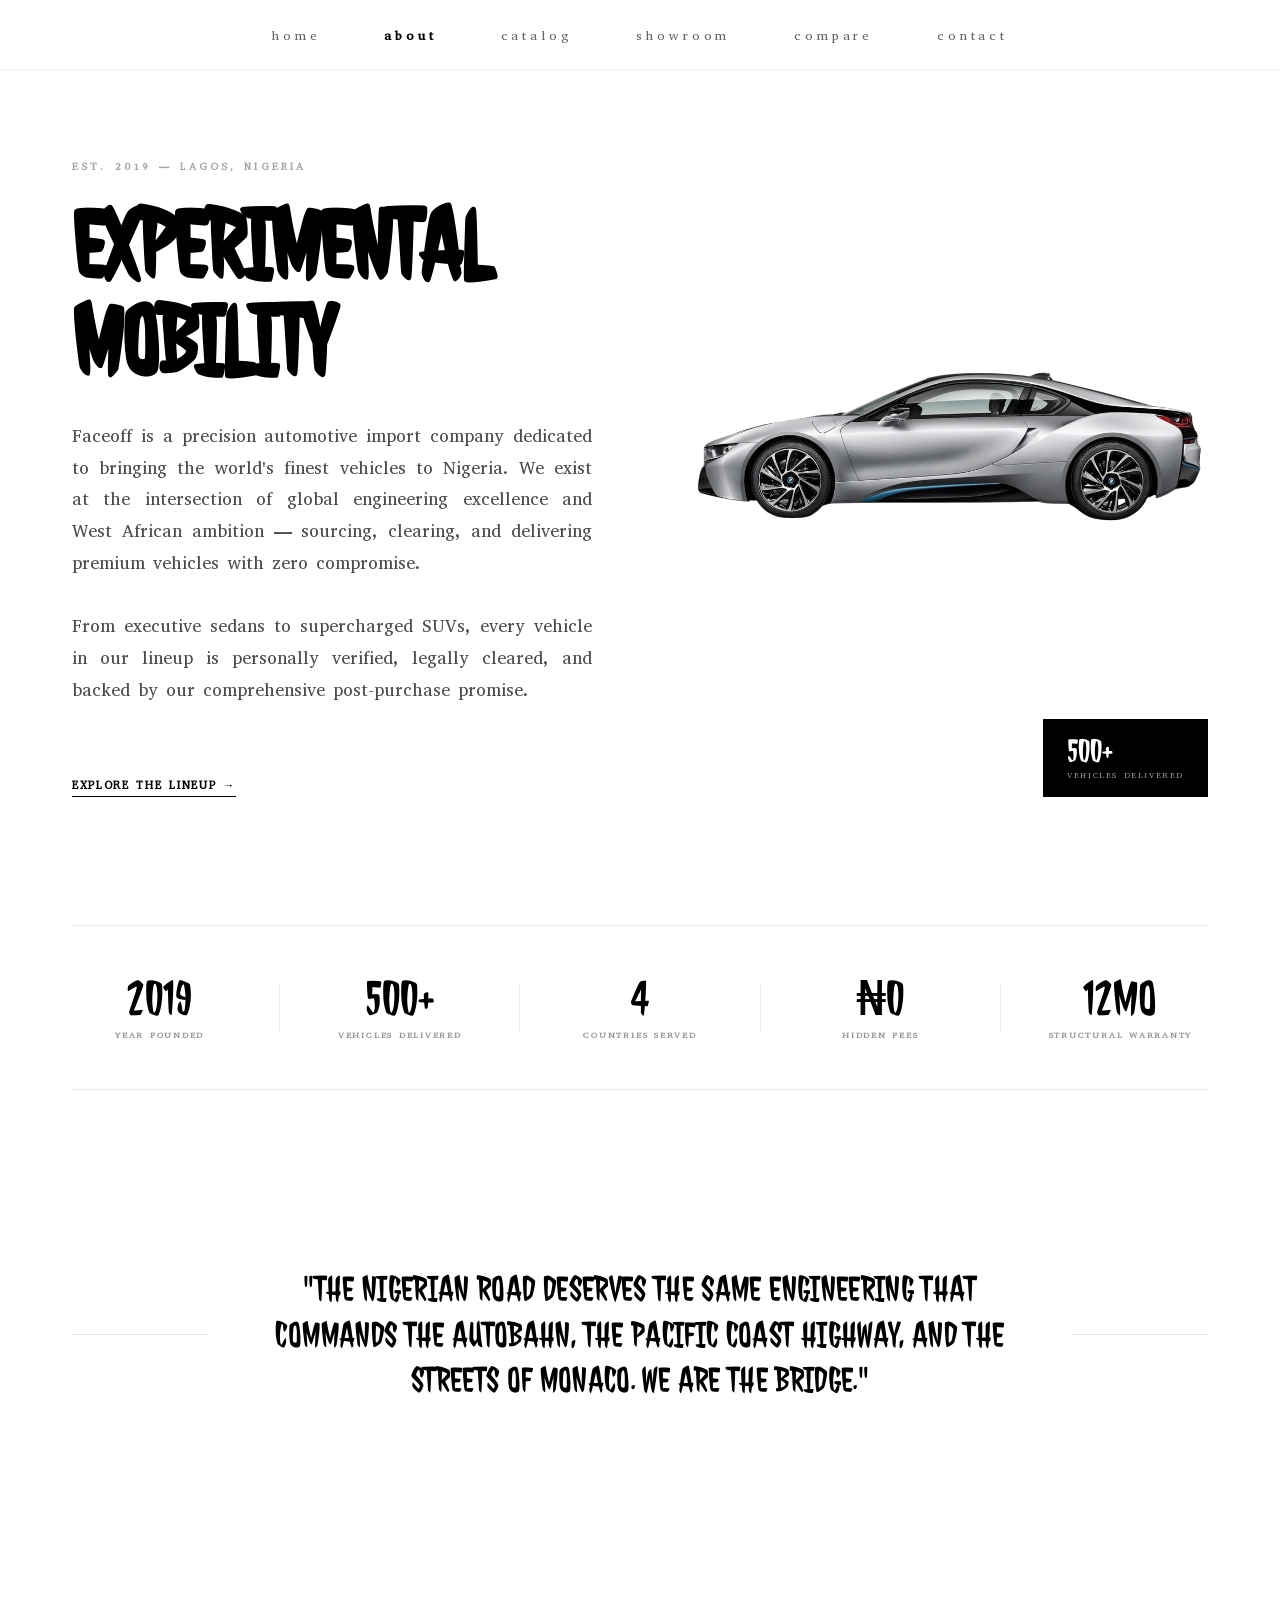
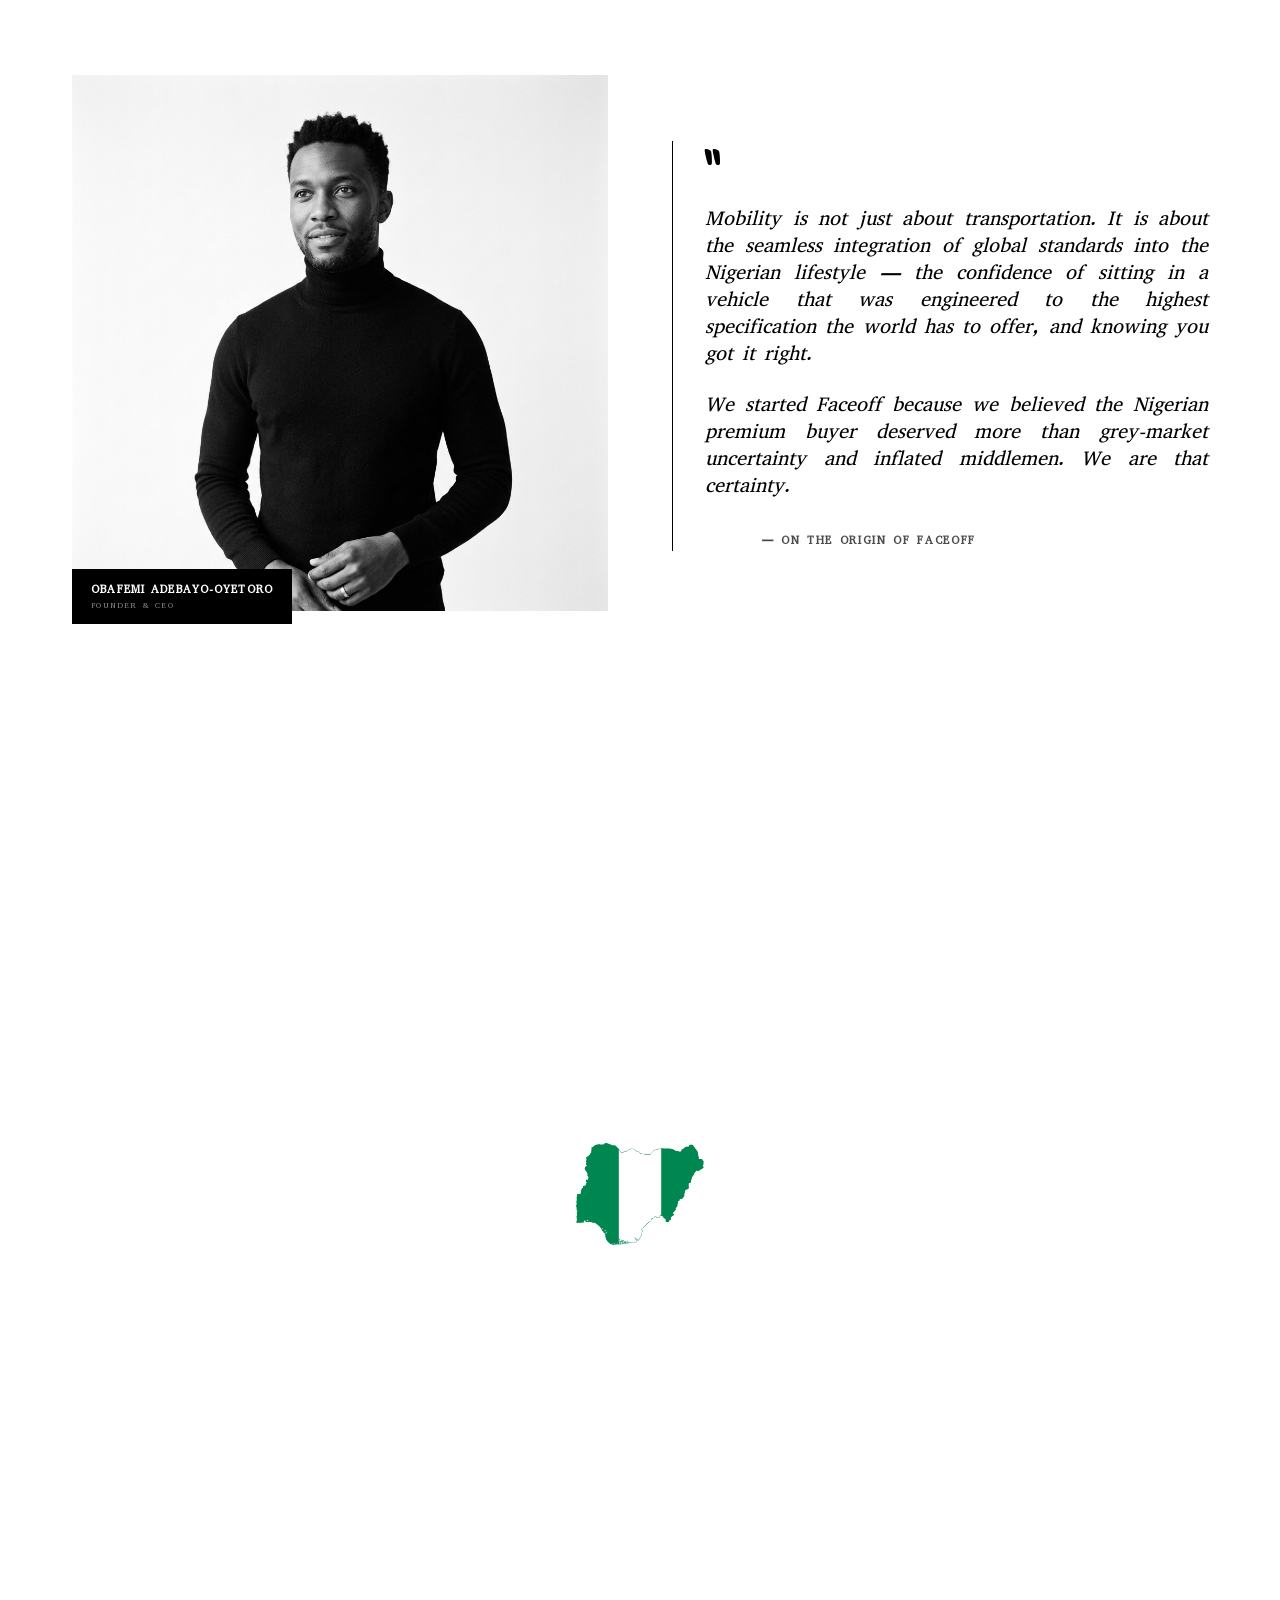
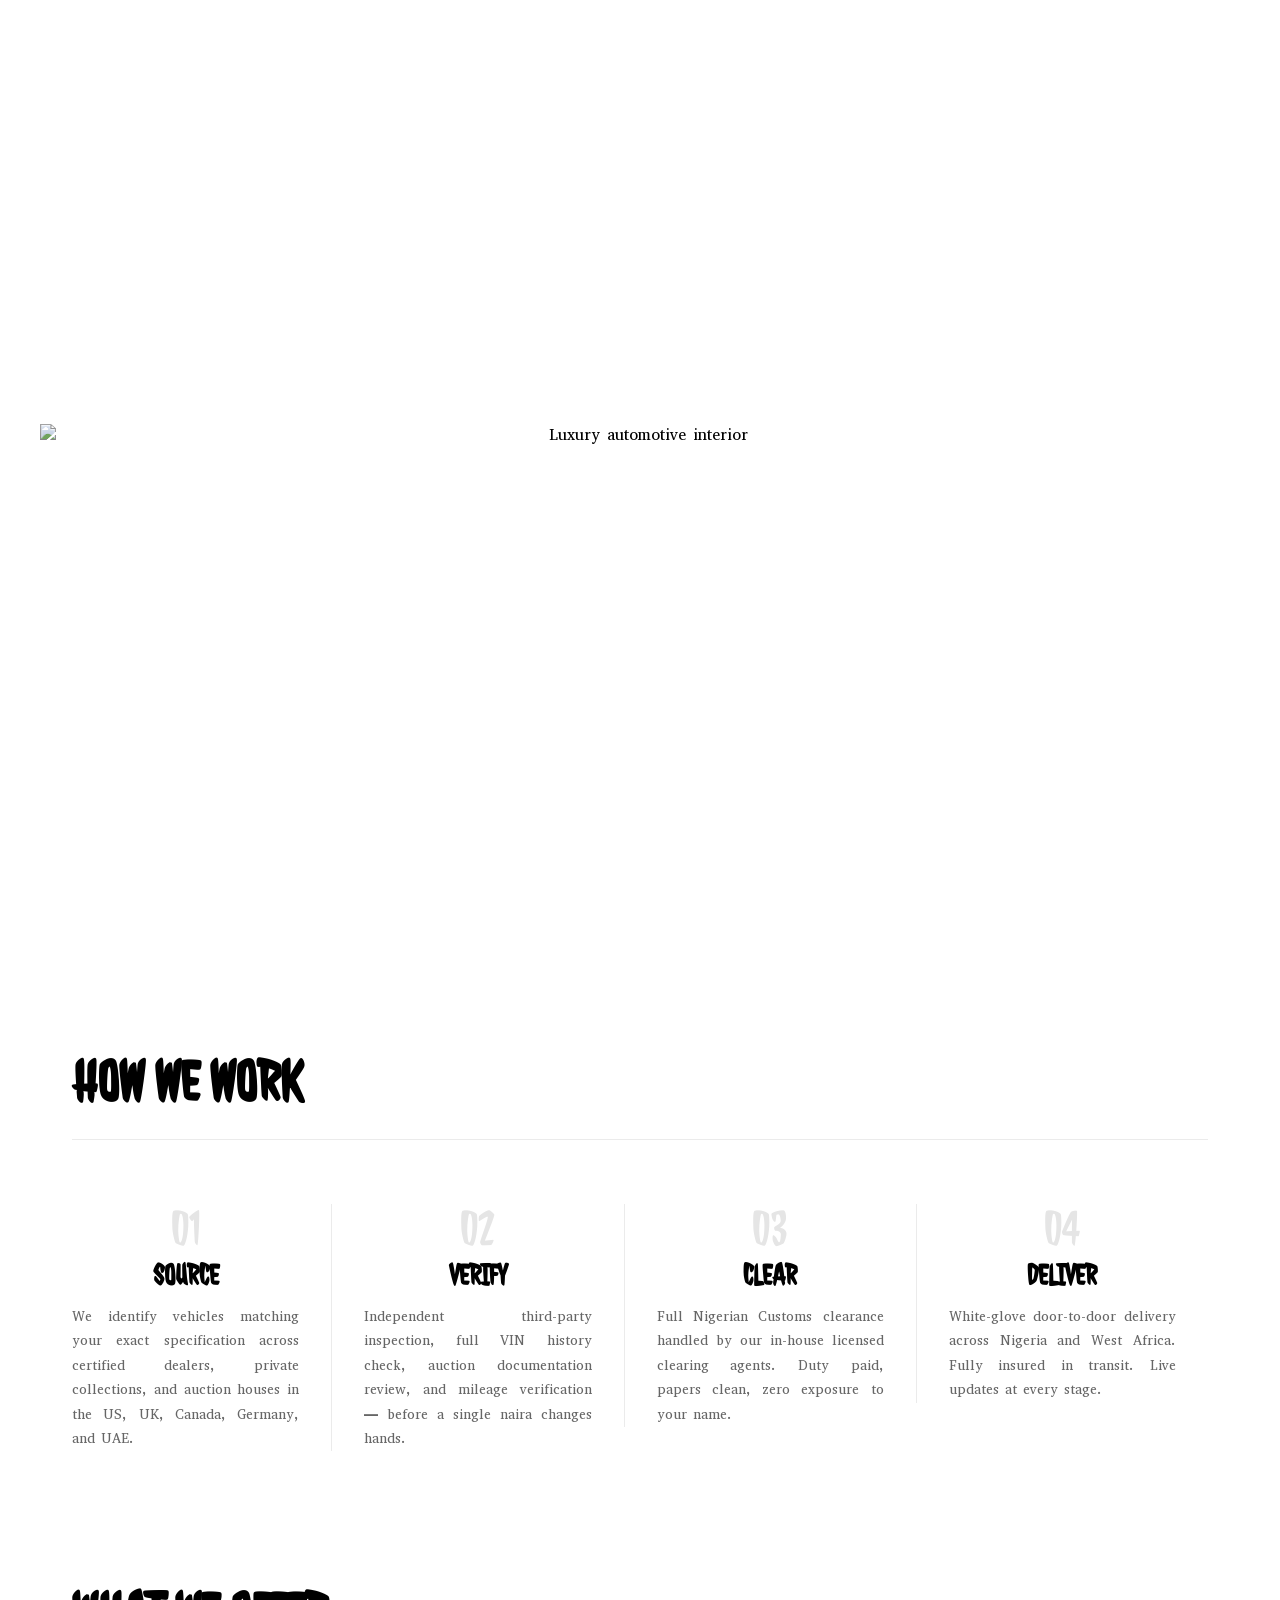
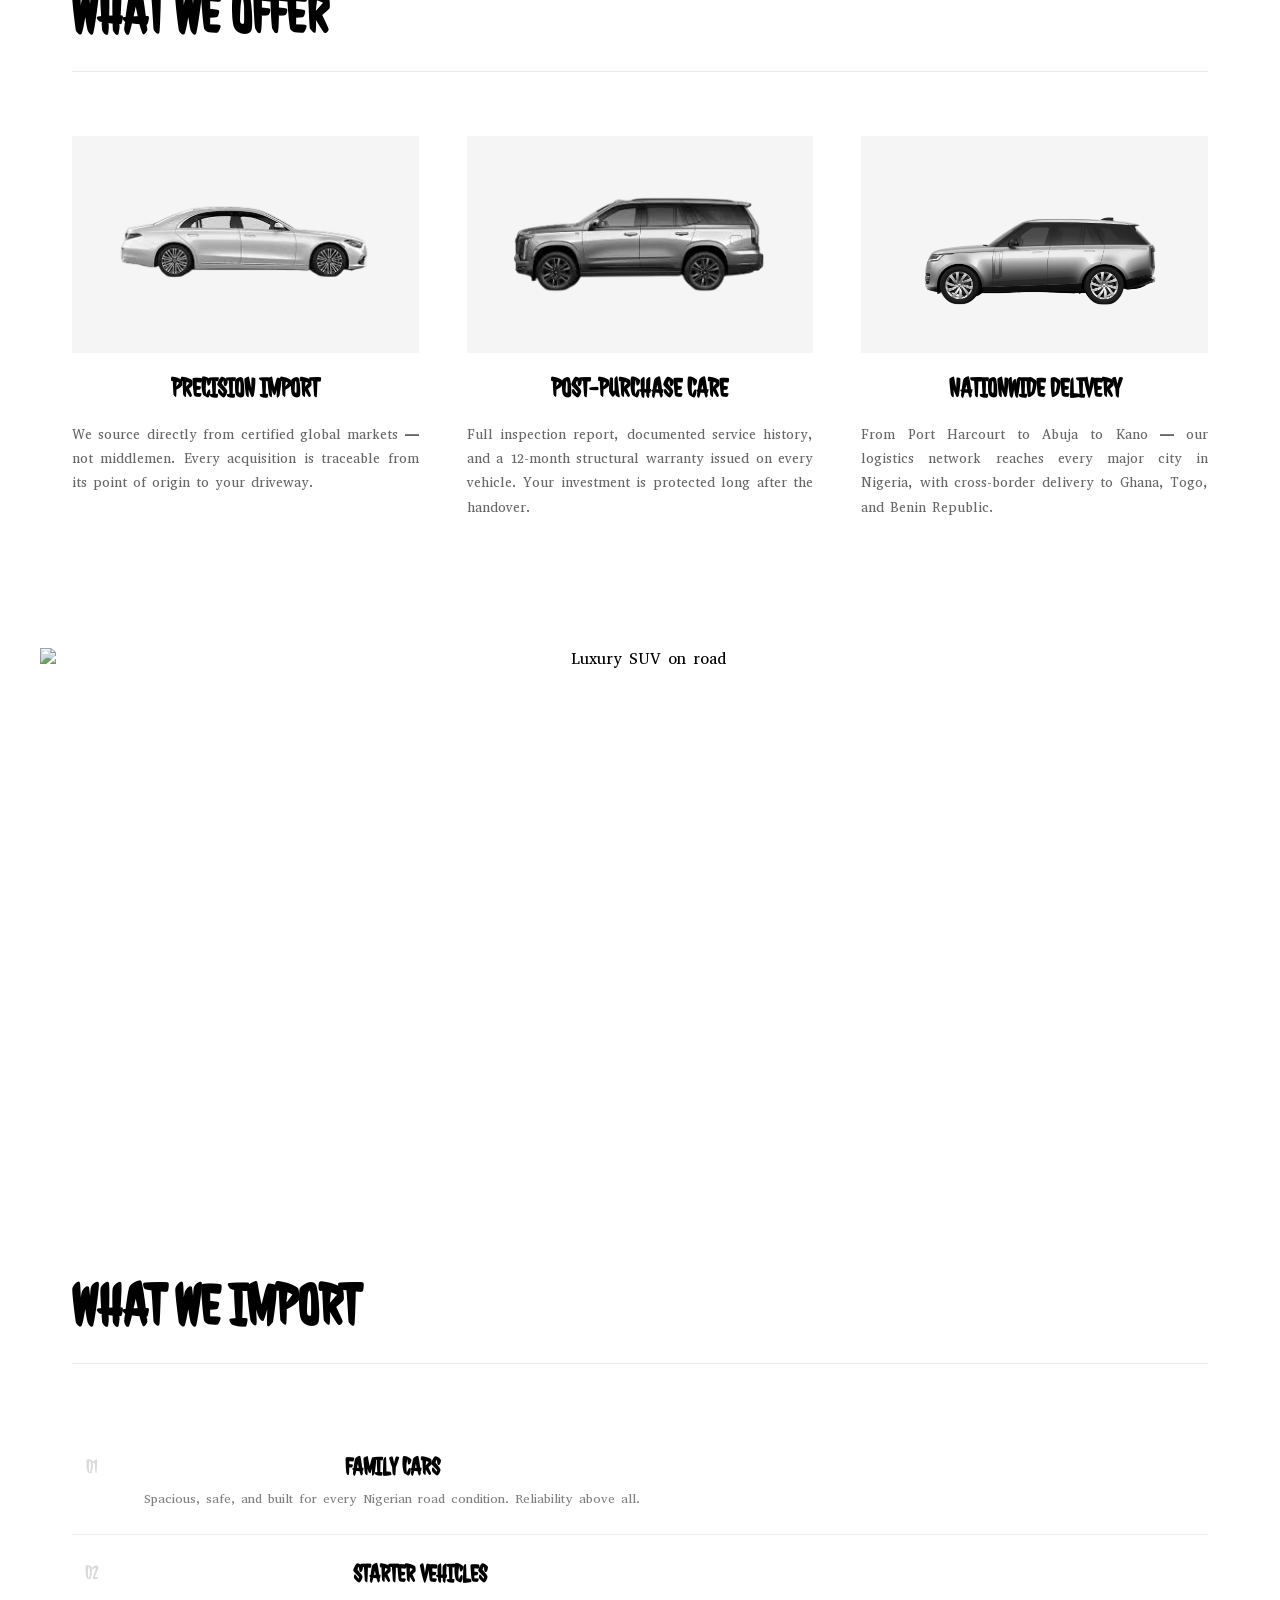
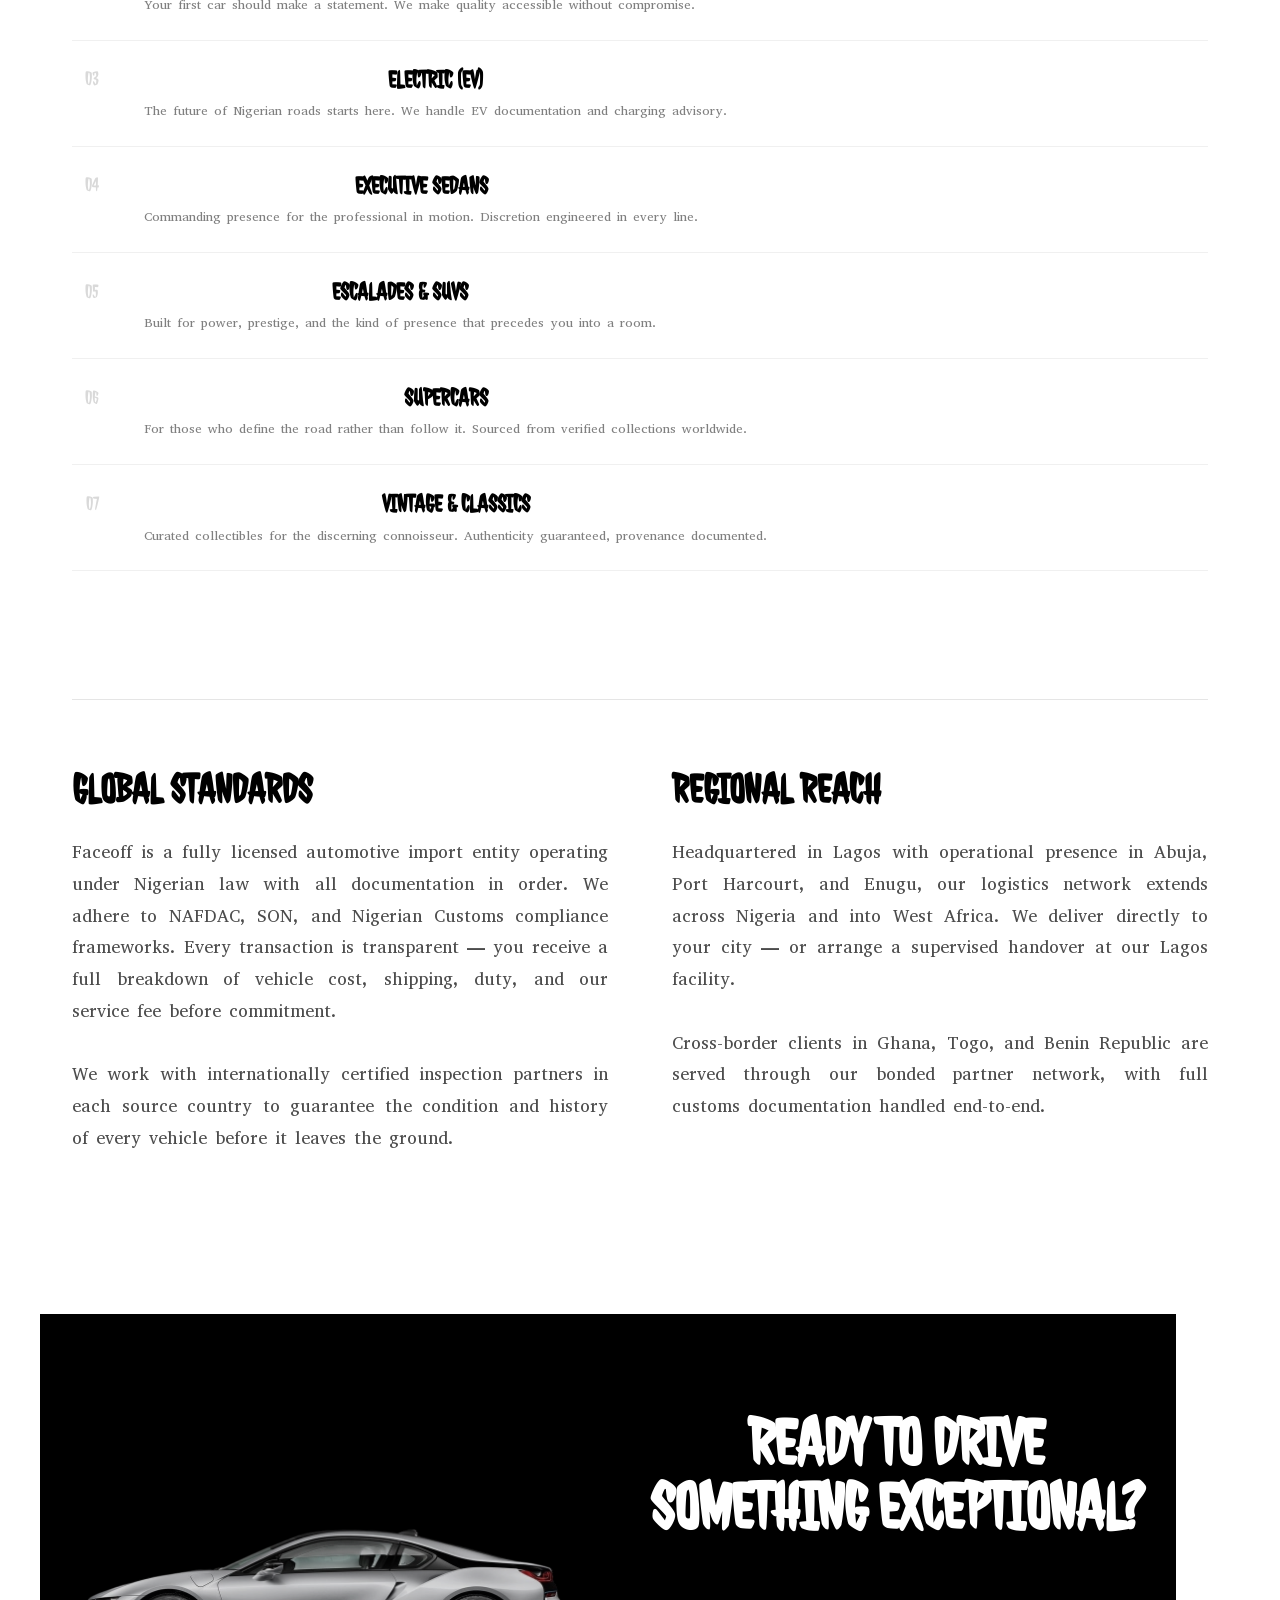
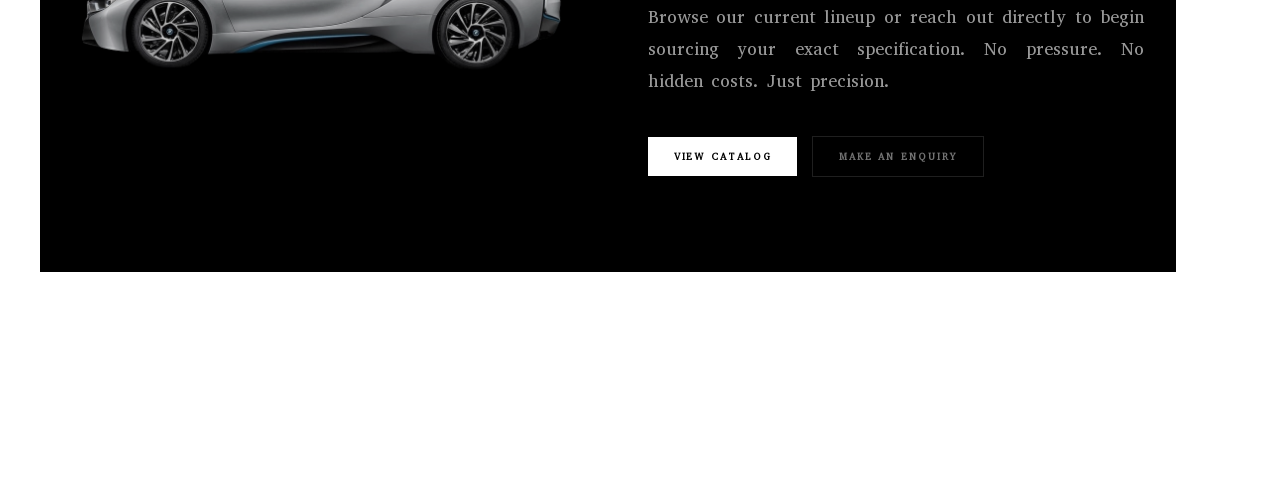
==== about.html @ 59e8b09d "feat: add favicon and apple-touch-icon to all site pages" ====
<!DOCTYPE html>
<html lang="en">
<head>
    <meta charset="UTF-8">
    <meta name="viewport" content="width=device-width, initial-scale=1.0">
    <title>About | Faceoff</title>
    <link rel="icon" type="image/png" href="favicon.png">
    <link rel="apple-touch-icon" href="favicon.png">
    <link rel="stylesheet" href="css/index.css">
</head>
<body class="scrollable-page">
    <header class="nav-top" id="persistent-nav">
        <nav>
            <ul class="nav-links">
                <li><a href="index.html">home</a></li>
                <li><a href="about.html">about</a></li>
                <li><a href="catalog.html">catalog</a></li>
                <li><a href="showroom.html">showroom</a></li>
                <li><a href="compare.html">compare</a></li>
                <li><a href="contact.html">contact</a></li>
            </ul>
        </nav>
    </header>

    <main class="about-container" id="main-content">
        <!-- Hero Section -->
        <section class="about-section visible about-hero">
            <div class="about-hero-grid">
                <div class="about-hero-text">
                    <span class="about-eyebrow">Est. 2019 — Lagos, Nigeria</span>
                    <h1 class="editorial-header">Experimental<br>Mobility</h1>
                    <div class="body-text">
                        <p>Faceoff is a precision automotive import company dedicated to bringing the world's finest vehicles to Nigeria. We exist at the intersection of global engineering excellence and West African ambition — sourcing, clearing, and delivering premium vehicles with zero compromise.</p>
                        <p>From executive sedans to supercharged SUVs, every vehicle in our lineup is personally verified, legally cleared, and backed by our comprehensive post-purchase promise.</p>
                    </div>
                    <a href="catalog.html" class="about-link-cta">Explore the Lineup →</a>
                </div>
                <div class="about-hero-image">
                    <img src="assets/car_right.png" alt="Faceoff Fleet" class="about-car-img">
                    <div class="about-hero-tag">
                        <span class="tag-val">500+</span>
                        <span class="tag-label">Vehicles Delivered</span>
                    </div>
                </div>
            </div>
        </section>

        <!-- Stats Bar -->
        <section class="about-section about-stat-bar">
            <div class="stat-item">
                <span class="stat-val">2019</span>
                <span class="stat-label">Year Founded</span>
            </div>
            <div class="stat-divider"></div>
            <div class="stat-item">
                <span class="stat-val">500+</span>
                <span class="stat-label">Vehicles Delivered</span>
            </div>
            <div class="stat-divider"></div>
            <div class="stat-item">
                <span class="stat-val">4</span>
                <span class="stat-label">Countries Served</span>
            </div>
            <div class="stat-divider"></div>
            <div class="stat-item">
                <span class="stat-val">₦0</span>
                <span class="stat-label">Hidden Fees</span>
            </div>
            <div class="stat-divider"></div>
            <div class="stat-item">
                <span class="stat-val">12mo</span>
                <span class="stat-label">Structural Warranty</span>
            </div>
        </section>

        <!-- Manifesto Pull Quote -->
        <section class="about-section about-manifesto">
            <div class="manifesto-inner">
                <span class="manifesto-rule"></span>
                <blockquote class="manifesto-quote">
                    "The Nigerian road deserves the same engineering that commands the Autobahn, the Pacific Coast Highway, and the streets of Monaco. We are the bridge."
                </blockquote>
                <span class="manifesto-rule"></span>
            </div>
        </section>

        <!-- CEO Section -->
        <section class="about-section">
            <div class="ceo-section">
                <div class="ceo-image-wrap">
                    <img src="assets/ceo.png" alt="CEO of Faceoff" class="ceo-image">
                    <div class="ceo-id">
                        <span class="ceo-name">Obafemi Adebayo-Oyetoro</span>
                        <span class="ceo-title">Founder & CEO</span>
                    </div>
                </div>
                <div class="ceo-quote">
                    <span class="quote-mark">“</span>
                    <p class="ceo-text">Mobility is not just about transportation. It is about the seamless integration of global standards into the Nigerian lifestyle — the confidence of sitting in a vehicle that was engineered to the highest specification the world has to offer, and knowing you got it right.</p>
                    <p class="ceo-text" style="margin-top: 1.5rem;">We started Faceoff because we believed the Nigerian premium buyer deserved more than grey-market uncertainty and inflated middlemen. We are that certainty.</p>
                    <p class="body-text" style="font-size: 0.7rem; letter-spacing: 0.15em; text-transform: uppercase; font-weight: 700; margin-top: 2rem; margin-bottom: 0;">— On the origin of Faceoff</p>
                </div>
            </div>
        </section>
        
        <!-- Brand Explosion Section -->
        <section class="explosion-section" id="brand-spiral-section">
            <div class="explosion-sticky">
                <div id="explosion-root" class="explosion-container">
                    <div id="explosion-center" class="explosion-core">
                        <img src="assets/nigeria-map.png" alt="Nigeria" class="explosion-core-img">
                    </div>
                </div>
            </div>
        </section>

        <!-- Full-bleed atmospheric image -->
        <section class="about-fullbleed">
            <img src="https://images.unsplash.com/photo-1503376780353-7e6692767b70?w=1600&q=80&fit=crop" alt="Luxury automotive interior" class="about-fullbleed-img">
            <div class="about-fullbleed-caption">Precision. Every Detail. Every Time.</div>
        </section>

        <!-- How We Work -->
        <section class="about-section">
            <h2 class="about-section-title">How We Work</h2>
            <div class="process-steps">
                <div class="process-step">
                    <span class="process-num">01</span>
                    <h3 class="process-heading">Source</h3>
                    <p class="process-body">We identify vehicles matching your exact specification across certified dealers, private collections, and auction houses in the US, UK, Canada, Germany, and UAE.</p>
                </div>
                <div class="process-connector"></div>
                <div class="process-step">
                    <span class="process-num">02</span>
                    <h3 class="process-heading">Verify</h3>
                    <p class="process-body">Independent third-party inspection, full VIN history check, auction documentation review, and mileage verification — before a single naira changes hands.</p>
                </div>
                <div class="process-connector"></div>
                <div class="process-step">
                    <span class="process-num">03</span>
                    <h3 class="process-heading">Clear</h3>
                    <p class="process-body">Full Nigerian Customs clearance handled by our in-house licensed clearing agents. Duty paid, papers clean, zero exposure to your name.</p>
                </div>
                <div class="process-connector"></div>
                <div class="process-step">
                    <span class="process-num">04</span>
                    <h3 class="process-heading">Deliver</h3>
                    <p class="process-body">White-glove door-to-door delivery across Nigeria and West Africa. Fully insured in transit. Live updates at every stage.</p>
                </div>
            </div>
        </section>

        <!-- Services -->
        <section class="about-section">
            <h2 class="about-section-title">What We Offer</h2>
            <div class="services-grid">
                <div class="service-card">
                    <div class="service-img-wrap">
                        <img src="assets/mercedes2025sclass.png" alt="Import Services" class="service-img">
                    </div>
                    <h3 class="service-heading">Precision Import</h3>
                    <p class="service-body">We source directly from certified global markets — not middlemen. Every acquisition is traceable from its point of origin to your driveway.</p>
                </div>
                <div class="service-card">
                    <div class="service-img-wrap">
                        <img src="assets/escalade2025.png" alt="Post-Purchase" class="service-img">
                    </div>
                    <h3 class="service-heading">Post-Purchase Care</h3>
                    <p class="service-body">Full inspection report, documented service history, and a 12-month structural warranty issued on every vehicle. Your investment is protected long after the handover.</p>
                </div>
                <div class="service-card">
                    <div class="service-img-wrap">
                        <img src="assets/2024RangeRover.png" alt="Delivery" class="service-img">
                    </div>
                    <h3 class="service-heading">Nationwide Delivery</h3>
                    <p class="service-body">From Port Harcourt to Abuja to Kano — our logistics network reaches every major city in Nigeria, with cross-border delivery to Ghana, Togo, and Benin Republic.</p>
                </div>
            </div>
        </section>

        <!-- Atmospheric image break -->
        <section class="about-fullbleed">
            <img src="https://images.unsplash.com/photo-1583121274602-3e2820c69888?w=1600&q=80&fit=crop" alt="Luxury SUV on road" class="about-fullbleed-img">
            <div class="about-fullbleed-caption">From every road. For every ambition.</div>
        </section>

        <!-- Vehicle Categories -->
        <section class="about-section">
            <h2 class="about-section-title">What We Import</h2>
            <div class="categories-rich">
                <div class="cat-row">
                    <div class="cat-item-rich">
                        <span class="cat-num">01</span>
                        <div>
                            <h4 class="cat-name-rich">Family Cars</h4>
                            <p class="cat-desc">Spacious, safe, and built for every Nigerian road condition. Reliability above all.</p>
                        </div>
                    </div>
                    <div class="cat-item-rich">
                        <span class="cat-num">02</span>
                        <div>
                            <h4 class="cat-name-rich">Starter Vehicles</h4>
                            <p class="cat-desc">Your first car should make a statement. We make quality accessible without compromise.</p>
                        </div>
                    </div>
                    <div class="cat-item-rich">
                        <span class="cat-num">03</span>
                        <div>
                            <h4 class="cat-name-rich">Electric (EV)</h4>
                            <p class="cat-desc">The future of Nigerian roads starts here. We handle EV documentation and charging advisory.</p>
                        </div>
                    </div>
                    <div class="cat-item-rich">
                        <span class="cat-num">04</span>
                        <div>
                            <h4 class="cat-name-rich">Executive Sedans</h4>
                            <p class="cat-desc">Commanding presence for the professional in motion. Discretion engineered in every line.</p>
                        </div>
                    </div>
                    <div class="cat-item-rich">
                        <span class="cat-num">05</span>
                        <div>
                            <h4 class="cat-name-rich">Escalades & SUVs</h4>
                            <p class="cat-desc">Built for power, prestige, and the kind of presence that precedes you into a room.</p>
                        </div>
                    </div>
                    <div class="cat-item-rich">
                        <span class="cat-num">06</span>
                        <div>
                            <h4 class="cat-name-rich">Supercars</h4>
                            <p class="cat-desc">For those who define the road rather than follow it. Sourced from verified collections worldwide.</p>
                        </div>
                    </div>
                    <div class="cat-item-rich">
                        <span class="cat-num">07</span>
                        <div>
                            <h4 class="cat-name-rich">Vintage &amp; Classics</h4>
                            <p class="cat-desc">Curated collectibles for the discerning connoisseur. Authenticity guaranteed, provenance documented.</p>
                        </div>
                    </div>
                </div>
            </div>
        </section>

        <!-- Coverage -->
        <section class="about-section">
            <div class="standards-grid">
                <div>
                    <h2 style="font-family: var(--font-display); font-size: 2.5rem; text-transform: uppercase; margin-bottom: 1.5rem;">Global Standards</h2>
                    <div class="body-text">
                        <p>Faceoff is a fully licensed automotive import entity operating under Nigerian law with all documentation in order. We adhere to NAFDAC, SON, and Nigerian Customs compliance frameworks. Every transaction is transparent — you receive a full breakdown of vehicle cost, shipping, duty, and our service fee before commitment.</p>
                        <p>We work with internationally certified inspection partners in each source country to guarantee the condition and history of every vehicle before it leaves the ground.</p>
                    </div>
                </div>
                <div>
                    <h2 style="font-family: var(--font-display); font-size: 2.5rem; text-transform: uppercase; margin-bottom: 1.5rem;">Regional Reach</h2>
                    <div class="body-text">
                        <p>Headquartered in Lagos with operational presence in Abuja, Port Harcourt, and Enugu, our logistics network extends across Nigeria and into West Africa. We deliver directly to your city — or arrange a supervised handover at our Lagos facility.</p>
                        <p>Cross-border clients in Ghana, Togo, and Benin Republic are served through our bonded partner network, with full customs documentation handled end-to-end.</p>
                    </div>
                </div>
            </div>
        </section>

        <!-- End CTA -->
        <section class="about-section about-cta-section">
            <div class="about-cta-inner">
                <img src="assets/car_right.png" alt="" class="about-cta-car">
                <div class="about-cta-text">
                    <h2 class="editorial-header" style="font-size: clamp(2rem, 6vw, 4rem);">Ready to Drive<br>Something Exceptional?</h2>
                    <p class="body-text" style="max-width: 50ch; color: rgba(255,255,255,0.6);">Browse our current lineup or reach out directly to begin sourcing your exact specification. No pressure. No hidden costs. Just precision.</p>
                    <div class="about-cta-btns">
                        <a href="catalog.html" class="about-cta-btn about-cta-btn--primary">View Catalog</a>
                        <a href="contact.html?type=enquiry&from=about" class="about-cta-btn about-cta-btn--ghost">Make an Enquiry</a>
                    </div>
                </div>
            </div>
        </section>
    </main>

    <!-- Shell Scripts -->
    <script src="js/cars-data.js"></script>
    <script src="js/drawer.js"></script>
    <script src="js/player.js"></script>
    <script src="js/pages/catalog.js"></script>
    <script src="js/pages/compare.js"></script>
    <script src="js/pages/showroom.js"></script>
    <script src="js/pages/contact.js"></script>
    <script src="js/pages/about.js"></script>
    <script src="js/router.js"></script>
</body>
</html>
---- css/index.css ----
@import url('https://fonts.googleapis.com/css2?family=Jolly+Lodger:wght@400&display=swap');
@import url('https://fonts.googleapis.com/css2?family=Abyssinica+SIL&display=swap');
@import url('https://fonts.googleapis.com/css2?family=Great+Vibes&display=swap');

/* Faceoff Design System */
:root {
    --bg-color: #ffffff;
    --text-color: #000000;
    --nav-color: #000000;
    
    /* Font: Jolly Lodger (Bold & Unique) */
    --font-display: 'Jolly Lodger', system-ui, -apple-system, sans-serif;
    --font-nav: 'Abyssinica SIL', serif;
    
    /* Spacing & Sizes */
    --display-size: clamp(5rem, 15vw, 12rem);
    --nav-size: 0.9rem;
    --nav-gap: 3rem;
}

* {
    margin: 0;
    padding: 0;
    box-sizing: border-box;
}

body {
    background-color: var(--bg-color);
    color: var(--text-color);
    font-family: var(--font-nav);
    height: 100vh;
    width: 100vw;
    overflow: hidden;
    position: fixed;
}

/* Base Body Font for long-form */
.body-text {
    font-family: var(--font-nav);
    font-size: 1.1rem;
    line-height: 1.8;
    color: rgba(0, 0, 0, 0.7);
    max-width: 65ch;
    margin: 0 auto;
}

p {
    margin-bottom: 2rem;
    text-align: justify;
}

.landing-container {
    text-align: center;
    display: flex;
    flex-direction: column;
    align-items: center;
    justify-content: center;
    gap: 1rem;
    height: 100vh;
    width: 100vw;
    padding: 0;
    margin: 0;
    position: absolute;
    top: 0;
    left: 0;
}

.about-section {
    width: 100%;
    margin-bottom: 8rem;
    display: flex;
    flex-direction: column;
    align-items: center;
}

.editorial-header {
    font-family: var(--font-display);
    font-size: clamp(3rem, 10vw, 6rem);
    text-transform: uppercase;
    line-height: 1;
    margin-bottom: 4rem;
    letter-spacing: -0.01em;
}

.category-grid {
    display: grid;
    grid-template-columns: repeat(auto-fit, minmax(200px, 1fr));
    gap: 2rem;
    width: 100%;
    margin-top: 3rem;
}

.category-item {
    font-size: 0.7rem;
    letter-spacing: 0.2rem;
    text-transform: uppercase;
    font-weight: 700;
    padding: 1rem;
    border: 1px solid rgba(0, 0, 0, 0.1);
    opacity: 0.6;
}

/* CEO Section */
.ceo-section {
    display: grid;
    grid-template-columns: 1fr 1fr;
    gap: 4rem;
    align-items: center;
    text-align: left;
    margin-top: 4rem;
}

.ceo-image {
    width: 100%;
    aspect-ratio: 1;
    object-fit: cover;
    filter: grayscale(1);
    transition: filter 0.5s ease;
}

.ceo-image:hover {
    filter: grayscale(0);
}

.ceo-quote {
    padding-left: 2rem;
    border-left: 1px solid black;
}

.quote-mark {
    font-family: var(--font-display);
    font-size: 4rem;
    line-height: 1;
    display: block;
}

.ceo-text {
    font-style: italic;
    font-size: 1.25rem;
    margin-bottom: 1rem;
}

/* Global Standards */
.standards-grid {
    display: grid;
    grid-template-columns: 1fr 1fr;
    gap: 4rem;
    text-align: left;
    border-top: 1px solid rgba(0, 0, 0, 0.1);
    padding-top: 4rem;
}

/* Header & Top Navigation */
header.nav-top {
    position: fixed;
    top: 0;
    left: 0;
    width: 100%;
    padding: 1.5rem 0;
    z-index: 1000;
    background: rgba(255, 255, 255, 0.7);
    backdrop-filter: blur(15px);
    -webkit-backdrop-filter: blur(15px);
    border-bottom: 1px solid rgba(0, 0, 0, 0.05);
    display: flex;
    justify-content: center;
    align-items: center;
}

header.nav-top .nav-links {
    gap: 4rem; /* Wide editorial spacing */
}

header.nav-top .nav-links a {
    font-size: 0.8rem;
    letter-spacing: 0.3em;
    opacity: 0.4;
}

header.nav-top .nav-links a:hover {
    opacity: 1;
}

.company-name {
    font-family: var(--font-display);
    font-size: var(--display-size);
    text-transform: uppercase;
    line-height: 0.8;
    letter-spacing: -0.02em;
    user-select: none;
    margin-bottom: 0.5rem;
}

.nav-links {
    display: flex;
    gap: var(--nav-gap);
    list-style: none;
}

.nav-links a {
    text-decoration: none;
    color: var(--nav-color);
    font-weight: 400;
    font-size: var(--nav-size);
    letter-spacing: 0.05em;
    transition: opacity 0.3s ease;
    opacity: 0.5;
}

.nav-links a:hover {
    opacity: 1;
}

/* Subtle micro-animation for entrance */
.landing-container {
    animation: fadeIn 1.2s cubic-bezier(0.16, 1, 0.3, 1);
}

@keyframes fadeIn {
    from {
        opacity: 0;
        transform: translateY(20px);
    }
    to {
        opacity: 1;
        transform: translateY(0);
    }
}

/* Currency Dock */
.currency-dock {
    position: absolute;
    bottom: 3rem;
    display: flex;
    flex-direction: column;
    align-items: center;
    gap: 0.8rem;
    animation: fadeIn 1s ease-out 1s both;
}

.dock-label {
    font-size: 0.5rem;
    letter-spacing: 0.4em;
    text-transform: uppercase;
    font-weight: 900;
    opacity: 0.2;
}

.currency-switcher {
    display: flex;
    gap: 0.5rem;
    background: rgba(255,255,255,0.05);
    padding: 0.3rem;
    border: 1px solid rgba(0,0,0,0.05);
    backdrop-filter: blur(10px);
}

.currency-btn {
    background: none;
    border: none;
    font-family: var(--font-nav);
    font-size: 0.65rem;
    letter-spacing: 0.1em;
    padding: 0.5rem 1rem;
    cursor: pointer;
    transition: all 0.3s ease;
    opacity: 0.3;
}

.currency-btn:hover {
    opacity: 0.7;
}

.currency-btn.active {
    opacity: 1;
    background: #000;
    color: #fff;
}

/* Mobile Responsiveness & Micro-UI */
@media (max-width: 768px) {
    :root {
        --nav-gap: 1.2rem;
        --nav-size: 0.65rem;
    }
    
    body {
        overflow-y: auto; /* Allow scrolling on mobile by default */
        position: relative;
    }

    header.nav-top {
        padding: 0.8rem 0; /* Compact Nav bar */
    }

    header.nav-top .nav-links {
        gap: 1rem;
        justify-content: center;
        width: 100%;
        padding: 0 1rem;
    }

    header.nav-top .nav-links a {
        font-size: 0.65rem;
        letter-spacing: 0.15em;
        white-space: nowrap;
    }

    .nav-links {
        flex-direction: row; /* Force side-by-side micro-nav */
        flex-wrap: wrap;
        justify-content: center;
    }
}

/* Compare Page: Face-to-Face Matchup */
.compare-wrapper {
    display: flex;
    flex-direction: column;
    height: 100vh;
    width: 100vw;
    padding-top: 20vh;
    overflow: hidden;
}

.faceoff-zone {
    flex: 1;
    display: grid;
    grid-template-columns: 1fr auto 1fr;
    align-items: stretch;
    gap: 0;
    padding: 0 4rem;
    position: relative;
    width: 100%;
    overflow: hidden;
}

.car-matchup {
    display: flex;
    flex-direction: column;
    align-items: center;
    gap: 2rem;
    transition: transform 0.6s cubic-bezier(0.16, 1, 0.3, 1);
}

.car-matchup.left { transform: translateX(50px); opacity: 0; animation: slideInLeft 0.8s forwards; }
.car-matchup.right { transform: translateX(-50px); opacity: 0; animation: slideInRight 0.8s forwards; }

.car-visual {
    width: 100%;
    max-width: 500px;
    aspect-ratio: 16/9;
    background: transparent;
    position: relative;
    overflow: hidden;
    border-radius: 2px;
    display: flex;
    justify-content: center;
    align-items: center;
    cursor: pointer;
}

.car-image {
    width: 100%;
    height: 100%;
    object-fit: contain;
    filter: grayscale(1) brightness(0.9);
    transition: all 0.8s cubic-bezier(0.16, 1, 0.3, 1);
}

.car-matchup:hover .car-image {
    filter: grayscale(0) brightness(1);
    transform: scale(1.05);
}

.vs-divider {
    font-family: var(--font-display);
    font-size: 8rem;
    color: #000;
    user-select: none;
    z-index: 10;
    margin: 0 1rem;
    opacity: 1;
    align-self: center;
}

.spec-list {
    width: 100%;
    max-width: 400px;
    text-align: center;
    list-style: none;
    margin-top: 2rem;
}

.spec-item {
    padding: 1rem 0;
    border-bottom: 1px solid rgba(0, 0, 0, 0.05);
    font-size: 0.75rem;
    letter-spacing: 0.1em;
    text-transform: uppercase;
    font-weight: 700;
}

/* Lineup Background Reveal */
.lineup-footer {
    padding: 3rem;
    background: rgba(0, 0, 0, 0.02);
    border-top: 1px solid rgba(0, 0, 0, 0.05);
    width: 100%;
}

.lineup-scroll {
    display: flex;
    gap: 2rem;
    overflow-x: auto;
    padding-bottom: 1rem;
    scrollbar-width: none;
}

.lineup-scroll::-webkit-scrollbar { display: none; }

.lineup-item {
    flex: 0 0 220px;
    aspect-ratio: 16/9;
    background: white;
    border: 1px solid rgba(0, 0, 0, 0.1);
    cursor: pointer;
    transition: all 0.3s ease;
    display: flex;
    flex-direction: column;
    justify-content: center;
    align-items: center;
    font-size: 0.6rem;
    font-weight: 700;
    text-transform: uppercase;
    letter-spacing: 0.1em;
    gap: 0.5rem;
}

.lineup-item:hover {
    border-color: black;
    transform: translateY(-5px);
}

@keyframes slideInLeft { to { transform: translateX(0); opacity: 1; } }
@keyframes slideInRight { to { transform: translateX(0); opacity: 1; } }

/* Mobile Compare (Side-by-Side Mandate) */
@media (max-width: 900px) {
    .compare-wrapper {
        padding-top: 15vh; /* Less top padding on small screens */
    }

    .faceoff-zone {
        grid-template-columns: 1fr 40px 1fr; /* Narrower VS column */
        padding: 0 1rem; /* Less horizontal padding */
        gap: 0.5rem;
    }

    .vs-divider { 
        font-size: 2.5rem; 
        margin: 0;
        letter-spacing: -0.05em;
    }

    .car-visual { 
        max-width: 100%; 
        aspect-ratio: 1; /* Squarer on mobile for stacking depth */
    }

    .depth-item .depth-label {
        font-size: 0.5rem;
        letter-spacing: 0.1em;
    }

    .depth-item .depth-price {
        font-size: 0.45rem;
    }

    /* Compact Spec Overlays for mobile */
    .car-specs-overlay {
        bottom: 0px;
        left: 0;
        width: 100%;
        display: flex;
        justify-content: center;
        gap: 2px;
        z-index: 10;
        pointer-events: none;
    }

    .spec-pill {
        padding: 4px 6px;
        background: black;
        color: white;
        transform: scale(0.7); /* Shrink significantly */
        transform-origin: bottom center;
        margin: -2px;
    }

    .spec-val { font-size: 0.45rem; }
    .spec-label { font-size: 0.35rem; }

    /* Shrink the filter sidebar if it's visible or repositioned */
    .stack-filter {
        position: static;
        width: 100%;
        margin-bottom: 2rem;
        display: grid;
        grid-template-columns: 1fr 1fr;
        gap: 1rem;
    }

    .sf-group {
        border-bottom: 1px solid rgba(0,0,0,0.05);
        padding: 1rem 0;
    }

    .sf-label { font-size: 0.45rem; }
    .sf-select, .sf-input { font-size: 0.7rem; }
}

@media (max-width: 480px) {
    .faceoff-zone {
        grid-template-columns: 1fr 30px 1fr;
    }
    .vs-divider { font-size: 1.8rem; }
    .car-visual { aspect-ratio: 16/10; }
}

/* Comparison Filter Bar */
.compare-filters {
    width: 100%;
    max-width: 1200px;
    margin: 2rem auto 0;
    padding: 1.5rem 2rem;
    display: flex;
    flex-wrap: wrap;
    gap: 2rem;
    justify-content: center;
    border-bottom: 1px solid rgba(0, 0, 0, 0.05);
}

.filter-group {
    display: flex;
    flex-direction: column;
    gap: 0.5rem;
}

.filter-label {
    font-size: 0.6rem;
    letter-spacing: 0.2em;
    text-transform: uppercase;
    font-weight: 700;
    opacity: 0.4;
}

.filter-select, .filter-input {
    background: transparent;
    border: none;
    border-bottom: 1px solid rgba(0, 0, 0, 0.1);
    font-family: var(--font-nav);
    font-size: 0.8rem;
    padding: 0.3rem 0;
    color: var(--text-color);
    outline: none;
    cursor: pointer;
    min-width: 120px;
    transition: border-color 0.3s ease;
}

.filter-select:focus, .filter-input:focus {
    border-color: black;
}

.filter-input::placeholder {
    opacity: 0.3;
}

/* Range Input styling */
.filter-range {
    width: 150px;
    height: 2px;
    background: rgba(0, 0, 0, 0.1);
    accent-color: black;
    cursor: pointer;
}

@media (max-width: 768px) {
    .compare-filters {
        gap: 1.5rem;
        padding: 1rem;
    }
    .filter-group {
        flex: 1 1 140px;
    }
}

/* Depth Stack System */
.car-stack {
    position: relative;
    width: 100%;
    height: 500px;
    cursor: ns-resize;
    display: flex;
    justify-content: center;
    align-items: center;
    transform-style: preserve-3d;
}

.depth-item {
    position: absolute;
    width: 100%;
    max-width: 600px;
    transition: all 1.2s cubic-bezier(0.16, 1, 0.3, 1);
    pointer-events: none;
    will-change: transform, opacity, filter;
    display: flex;
    flex-direction: column;
    align-items: center;
}

/* Left Stack Vanishing Point: Recedes toward Right-Center */
.depth-item.foreground {
    z-index: 10;
    transform: translateX(-15%) translateZ(0);
    opacity: 1;
    filter: blur(0);
    pointer-events: auto; /* Enable clicks for focused car */
}

#left-stack .depth-item.background {
    transform: translateX(20%) translateZ(-500px) scale(0.6);
    opacity: 0.3;
    filter: blur(5px);
}

#left-stack .depth-item.background-2 {
    transform: translateX(45%) translateZ(-1000px) scale(0.4);
    opacity: 0.15;
    filter: blur(10px);
}

#left-stack .depth-item.background-3 {
    transform: translateX(65%) translateZ(-1500px) scale(0.3);
    opacity: 0.08;
    filter: blur(15px);
}

#left-stack .depth-item.background-4 {
    transform: translateX(80%) translateZ(-2000px) scale(0.2);
    opacity: 0.04;
    filter: blur(20px);
}

/* Right Stack Vanishing Point: Recedes toward Left-Center */
#right-stack .depth-item.foreground {
    transform: translateX(15%) translateZ(0);
    opacity: 1;
    filter: blur(0);
    pointer-events: auto; /* Enable clicks for focused car */
}

#right-stack .depth-item.background {
    transform: translateX(-20%) translateZ(-500px) scale(0.6);
    opacity: 0.3;
    filter: blur(5px);
}

#right-stack .depth-item.background-2 {
    transform: translateX(-45%) translateZ(-1000px) scale(0.4);
    opacity: 0.15;
    filter: blur(10px);
}

#right-stack .depth-item.background-3 {
    transform: translateX(-65%) translateZ(-1500px) scale(0.3);
    opacity: 0.08;
    filter: blur(15px);
}

#right-stack .depth-item.background-4 {
    transform: translateX(-80%) translateZ(-2000px) scale(0.2);
    opacity: 0.04;
    filter: blur(20px);
}

.depth-item.exiting {
    transform: translateZ(500px) scale(2);
    opacity: 0;
}

.depth-label {
    margin-top: 2rem;
    font-size: 0.8rem;
    letter-spacing: 0.4em;
    text-transform: uppercase;
    font-weight: 900;
    opacity: 0;
    transition: opacity 0.5s ease;
}

.depth-item.foreground .depth-label {
    opacity: 0.4;
}

.depth-price {
    font-size: 0.7rem;
    letter-spacing: 0.15em;
    font-weight: 700;
    opacity: 0;
    transition: opacity 0.5s ease;
    margin-top: 0.3rem;
}

.depth-item.foreground .depth-price {
    opacity: 0.7;
}

@media (max-width: 900px) {
    .car-stack { height: 300px; }
    .depth-item.background { transform: translateZ(-200px) translateY(-30px) scale(0.6); }
}

/* Absolute Depth Persistance */
.depth-item.background {
    z-index: 5;
    transform: translateZ(-400px) translateY(-50px) scale(0.6);
    opacity: 0.15; /* Even more subtle */
    filter: blur(20px) grayscale(1);
    pointer-events: none;
}

.depth-item.background-2 {
    z-index: 3;
    transform: translateZ(-800px) translateY(-100px) scale(0.4);
    opacity: 0.05;
    filter: blur(40px) grayscale(1);
    pointer-events: none;
}

.depth-item.background-3 {
    z-index: 1;
    transform: translateZ(-1200px) translateY(-150px) scale(0.2);
    opacity: 0.02;
    filter: blur(60px) grayscale(1);
    pointer-events: none;
}

/* Specs Display - Top of Image */
.car-specs-overlay {
    position: absolute;
    top: -4rem; /* Sit above the car visual */
    left: 0;
    width: 100%;
    display: flex;
    justify-content: center;
    gap: 2rem;
    pointer-events: none;
}

.spec-pill {
    display: flex;
    flex-direction: column;
    align-items: center;
    gap: 0.2rem;
}

.spec-val {
    font-size: 1.5rem;
    font-family: var(--font-display);
    text-transform: uppercase;
    color: #000;
}

.spec-label {
    font-size: 0.5rem;
    letter-spacing: 0.2em;
    text-transform: uppercase;
    opacity: 0.4;
    font-weight: 900;
}

/* Adjusting depth-item to fit specs above them */
.depth-item {
    margin-top: 4rem; /* Make room for specs */
}

/* Showroom Themes & Stage */
/* Scrollable Page Logic (About, Catalog) */
body.scrollable-page {
    height: auto;
    overflow-y: auto;
    position: relative;
}

.about-container {
    max-width: 1200px;
    margin: 0 auto;
    padding: 10rem 2rem 5rem;
    text-align: center;
}

.scrollable-page .about-section {
    opacity: 0;
    transform: translateY(30px);
    transition: all 0.8s ease-out;
}

.scrollable-page .about-section.visible {
    opacity: 1;
    transform: translateY(0);
}

/* Catalog Page - Editorial Grid */
.catalog-container {
    max-width: 1400px;
    margin: 0 auto;
    padding: 10rem 2rem 5rem;
}

.catalog-header {
    display: flex;
    justify-content: space-between;
    align-items: flex-end;
    margin-bottom: 6rem;
    border-bottom: 2px solid #000;
    padding-bottom: 2rem;
}

.catalog-title {
    font-family: var(--font-display);
    font-size: clamp(4rem, 12vw, 8rem);
    line-height: 0.8;
    text-transform: uppercase;
}

.catalog-count {
    font-size: 0.8rem;
    letter-spacing: 0.4em;
    text-transform: uppercase;
    font-weight: 900;
    opacity: 0.4;
}

/* Catalog filter bar */
.catalog-filters {
    display: flex;
    flex-direction: column;
    gap: 1.2rem;
    margin-bottom: 4rem;
    padding-bottom: 2rem;
    border-bottom: 1px solid rgba(0,0,0,0.07);
}

.caf-search-wrap {
    display: flex;
    align-items: center;
    gap: 0.8rem;
    border-bottom: 1px solid rgba(0,0,0,0.15);
    padding-bottom: 0.5rem;
}

.caf-search-icon {
    font-size: 1.1rem;
    opacity: 0.3;
    flex-shrink: 0;
    line-height: 1;
}

.caf-search {
    flex: 1;
    background: transparent;
    border: none;
    font-family: var(--font-nav);
    font-size: 1rem;
    outline: none;
    color: var(--text-color);
    letter-spacing: 0.02em;
}

.caf-search::placeholder { opacity: 0.25; }

.caf-clear {
    background: none;
    border: none;
    font-size: 0.7rem;
    opacity: 0;
    cursor: pointer;
    color: var(--text-color);
    padding: 0.2rem;
    transition: opacity 0.2s ease;
    flex-shrink: 0;
}

.caf-controls {
    display: flex;
    gap: 3rem;
    align-items: center;
    flex-wrap: wrap;
}

.caf-group {
    display: flex;
    align-items: center;
    gap: 1rem;
}

.caf-label {
    font-size: 0.5rem;
    letter-spacing: 0.2em;
    text-transform: uppercase;
    font-weight: 700;
    opacity: 0.35;
    white-space: nowrap;
    flex-shrink: 0;
}

.caf-pills {
    display: flex;
    gap: 0.4rem;
}

.caf-pill {
    background: transparent;
    border: 1px solid rgba(0,0,0,0.12);
    font-family: var(--font-nav);
    font-size: 0.55rem;
    letter-spacing: 0.1em;
    text-transform: uppercase;
    font-weight: 700;
    padding: 0.35rem 0.8rem;
    cursor: pointer;
    color: var(--text-color);
    opacity: 0.45;
    transition: all 0.2s ease;
}

.caf-pill:hover { opacity: 0.8; border-color: rgba(0,0,0,0.3); }

.caf-pill.active {
    background: #000;
    color: #fff;
    border-color: #000;
    opacity: 1;
}

/* Empty state */
.catalog-empty {
    display: flex;
    flex-direction: column;
    align-items: center;
    gap: 1.5rem;
    padding: 6rem 0;
    font-size: 0.8rem;
    letter-spacing: 0.1em;
    text-transform: uppercase;
    opacity: 0.4;
}

.catalog-empty-reset {
    background: none;
    border: 1px solid rgba(0,0,0,0.2);
    font-family: var(--font-nav);
    font-size: 0.55rem;
    letter-spacing: 0.15em;
    text-transform: uppercase;
    padding: 0.5rem 1.2rem;
    cursor: pointer;
    opacity: 0.6;
    transition: opacity 0.2s ease;
}

.catalog-empty-reset:hover { opacity: 1; }

.catalog-grid {
    display: grid;
    grid-template-columns: repeat(auto-fill, minmax(400px, 1fr));
    gap: 4rem;
}

.catalog-card {
    text-decoration: none;
    color: inherit;
    display: flex;
    flex-direction: column;
    gap: 1.5rem;
    padding-bottom: 2rem;
    border-bottom: 1px solid rgba(0,0,0,0.05);
    transition: transform 0.4s ease;
}

.catalog-card:hover {
    transform: translateY(-10px);
}

.catalog-visual {
    width: 100%;
    aspect-ratio: 16/10;
    background: #fdfdfd;
    display: flex;
    justify-content: center;
    align-items: center;
    overflow: hidden;
    position: relative;
}

.catalog-visual img {
    width: 90%;
    height: 90%;
    object-fit: contain;
    filter: grayscale(1);
    transition: all 0.6s ease;
}

.catalog-card:hover .catalog-visual img {
    filter: grayscale(0);
    transform: scale(1.05);
}

.catalog-item-info {
    display: flex;
    justify-content: space-between;
    align-items: flex-start;
}

@media (max-width: 900px) {
    .catalog-container { padding: 4rem 1.5rem; }
    
    .catalog-header {
        flex-direction: column;
        align-items: flex-start;
        gap: 1rem;
        margin-bottom: 2rem;
    }

    .catalog-title { font-size: 2.5rem; }

    .catalog-filters {
        flex-direction: column;
        gap: 1.5rem;
    }

    .caf-controls {
        flex-direction: column;
        gap: 1rem;
    }

    .caf-pills {
        overflow-x: auto;
        padding-bottom: 0.5rem;
        scrollbar-width: none;
    }
    .caf-pills::-webkit-scrollbar { display: none; }

    .catalog-grid {
        grid-template-columns: 1fr;
        gap: 3rem;
    }

    .catalog-card { padding-bottom: 2rem; border-bottom: 1px solid rgba(0,0,0,0.05); }
    .catalog-card:last-child { border-bottom: none; }

    .catalog-item-info {
        flex-direction: column;
        align-items: flex-start;
        gap: 0.5rem;
    }

    .catalog-item-name { font-size: 1.5rem; }
    .catalog-item-price { font-size: 1rem; }
}

/* ─── About Page ─────────────────────────────────────────── */

.about-eyebrow {
    font-size: 0.65rem;
    letter-spacing: 0.3em;
    text-transform: uppercase;
    font-weight: 700;
    opacity: 0.35;
    display: block;
    margin-bottom: 1.5rem;
}

/* Hero */
.about-hero-grid {
    display: grid;
    grid-template-columns: 1fr 1fr;
    gap: 6rem;
    align-items: stretch;
    width: 100%;
    text-align: left;
}

.about-hero-text {
    display: flex;
    flex-direction: column;
}

.about-hero-text .editorial-header { margin-bottom: 2rem; }

.about-link-cta { margin-top: auto; padding-top: 2.5rem; align-self: flex-start; }

.about-hero-image {
    display: flex;
    flex-direction: column;
    justify-content: space-between;
}

.about-car-img {
    width: 100%;
    filter: grayscale(0.3);
    transition: filter 0.6s ease;
    flex: 1;
    object-fit: contain;
}

.about-car-img:hover { filter: grayscale(0); }

.about-hero-tag {
    background: #000;
    color: #fff;
    padding: 1rem 1.5rem;
    display: flex;
    flex-direction: column;
    gap: 0.2rem;
    align-self: flex-end;
    margin-top: 0;
}

.tag-val {
    font-family: var(--font-display);
    font-size: 2rem;
    line-height: 1;
}

.tag-label {
    font-size: 0.5rem;
    letter-spacing: 0.2em;
    text-transform: uppercase;
    opacity: 0.6;
}

.about-link-cta {
    display: inline-block;
    font-size: 0.7rem;
    letter-spacing: 0.15em;
    text-transform: uppercase;
    font-weight: 700;
    text-decoration: none;
    color: #000;
    border-bottom: 1px solid #000;
    padding-bottom: 0.2rem;
    transition: opacity 0.3s ease;
}

.about-link-cta:hover { opacity: 0.4; }

/* Stats Bar */
.about-stat-bar {
    display: flex !important;
    flex-direction: row !important;
    align-items: center;
    justify-content: space-between;
    border-top: 1px solid rgba(0,0,0,0.08);
    border-bottom: 1px solid rgba(0,0,0,0.08);
    padding: 3rem 0 !important;
    margin-bottom: 6rem;
    flex-wrap: wrap;
    gap: 2rem;
}

.stat-item {
    display: flex;
    flex-direction: column;
    align-items: center;
    gap: 0.4rem;
    flex: 1;
}

.stat-val {
    font-family: var(--font-display);
    font-size: clamp(2rem, 4vw, 3rem);
    line-height: 1;
    text-transform: uppercase;
}

.stat-label {
    font-size: 0.55rem;
    letter-spacing: 0.2em;
    text-transform: uppercase;
    opacity: 0.4;
    font-weight: 700;
    text-align: center;
}

.stat-divider {
    width: 1px;
    height: 3rem;
    background: rgba(0,0,0,0.08);
    flex-shrink: 0;
}

/* Manifesto */
.about-manifesto {
    padding: 5rem 0 !important;
}

.manifesto-inner {
    display: flex;
    align-items: center;
    gap: 2rem;
    width: 100%;
}

.manifesto-rule {
    flex: 1;
    height: 1px;
    background: rgba(0,0,0,0.1);
    flex-shrink: 0;
}

.manifesto-quote {
    font-family: var(--font-display);
    font-size: clamp(1.4rem, 3vw, 2.2rem);
    text-transform: uppercase;
    line-height: 1.3;
    text-align: center;
    max-width: 800px;
    flex-shrink: 0;
    font-style: normal;
    letter-spacing: 0.01em;
}

/* CEO */
.ceo-image-wrap {
    position: relative;
}

.ceo-id {
    position: absolute;
    bottom: -0.5rem;
    left: 0;
    background: #000;
    color: #fff;
    padding: 0.8rem 1.2rem;
    display: flex;
    flex-direction: column;
    gap: 0.2rem;
}

.ceo-name {
    font-size: 0.7rem;
    font-weight: 700;
    letter-spacing: 0.1em;
    text-transform: uppercase;
}

.ceo-title {
    font-size: 0.5rem;
    letter-spacing: 0.15em;
    text-transform: uppercase;
    opacity: 0.5;
}

/* About section title */
.about-section-title {
    font-family: var(--font-display);
    font-size: clamp(2rem, 5vw, 3.5rem);
    text-transform: uppercase;
    margin-bottom: 4rem;
    text-align: left;
    width: 100%;
    border-bottom: 1px solid rgba(0,0,0,0.08);
    padding-bottom: 1.5rem;
}

/* Process */
.process-steps {
    display: flex;
    align-items: flex-start;
    gap: 0;
    width: 100%;
}

.process-step {
    flex: 1;
    display: flex;
    flex-direction: column;
    gap: 0.8rem;
    padding: 0 2rem;
    border-left: 1px solid rgba(0,0,0,0.08);
}

.process-step:first-child { border-left: none; padding-left: 0; }

.process-connector {
    display: none;
}

.process-num {
    font-family: var(--font-display);
    font-size: 3rem;
    line-height: 1;
    opacity: 0.1;
}

.process-heading {
    font-family: var(--font-display);
    font-size: 1.8rem;
    text-transform: uppercase;
    margin-top: -0.5rem;
}

.process-body {
    font-family: var(--font-nav);
    font-size: 0.85rem;
    line-height: 1.8;
    opacity: 0.6;
    margin: 0;
}

/* Services */
.services-grid {
    display: grid;
    grid-template-columns: repeat(3, 1fr);
    gap: 3rem;
    width: 100%;
}

.service-card {
    display: flex;
    flex-direction: column;
    gap: 1.2rem;
}

.service-img-wrap {
    width: 100%;
    aspect-ratio: 16/10;
    overflow: hidden;
    background: #f5f5f5;
    display: flex;
    justify-content: center;
    align-items: center;
}

.service-img {
    width: 85%;
    height: 85%;
    object-fit: contain;
    filter: grayscale(1);
    transition: filter 0.5s ease, transform 0.5s ease;
}

.service-card:hover .service-img {
    filter: grayscale(0);
    transform: scale(1.05);
}

.service-heading {
    font-family: var(--font-display);
    font-size: 1.6rem;
    text-transform: uppercase;
    margin: 0;
}

.service-body {
    font-family: var(--font-nav);
    font-size: 0.85rem;
    line-height: 1.8;
    opacity: 0.6;
    margin: 0;
}

/* Categories Rich */
.categories-rich { width: 100%; }

.cat-row {
    display: flex;
    flex-direction: column;
    gap: 0;
}

.cat-item-rich {
    display: flex;
    align-items: flex-start;
    gap: 2rem;
    padding: 1.5rem 0;
    border-bottom: 1px solid rgba(0,0,0,0.06);
    transition: background 0.2s ease;
}

.cat-item-rich:hover { padding-left: 0.5rem; }

.cat-num {
    font-family: var(--font-display);
    font-size: 1.2rem;
    opacity: 0.15;
    flex-shrink: 0;
    min-width: 2.5rem;
    padding-top: 0.1rem;
}

.cat-name-rich {
    font-family: var(--font-display);
    font-size: 1.5rem;
    text-transform: uppercase;
    margin: 0 0 0.4rem;
}

.cat-desc {
    font-family: var(--font-nav);
    font-size: 0.8rem;
    line-height: 1.7;
    opacity: 0.5;
    margin: 0;
}

/* Full-bleed image break */
.about-fullbleed {
    width: calc(100% + 4rem);
    margin-left: -2rem;
    margin-right: -2rem;
    position: relative;
    margin-bottom: 8rem;
    overflow: hidden;
}

.about-fullbleed-img {
    width: 100%;
    height: 55vh;
    object-fit: cover;
    display: block;
    filter: grayscale(0.4);
    transition: filter 0.8s ease;
}

.about-fullbleed:hover .about-fullbleed-img { filter: grayscale(0); }

.about-fullbleed-caption {
    position: absolute;
    bottom: 2rem;
    left: 2rem;
    color: #fff;
    font-size: 0.6rem;
    letter-spacing: 0.3em;
    text-transform: uppercase;
    font-weight: 700;
    opacity: 0.7;
}

/* CTA Section */
.about-cta-section {
    background: #000 !important;
    margin-left: -2rem;
    margin-right: -2rem;
    padding: 6rem 2rem !important;
}

.about-cta-inner {
    display: grid;
    grid-template-columns: 1fr 1fr;
    gap: 5rem;
    align-items: center;
    max-width: 1200px;
    margin: 0 auto;
}

.about-cta-car {
    width: 100%;
    filter: grayscale(0.3) brightness(0.85);
}

.about-cta-text { color: #fff; }
.about-cta-text .editorial-header { color: #fff; }
.about-cta-text .body-text { color: rgba(255,255,255,0.55); }

.about-cta-btns {
    display: flex;
    gap: 1rem;
    margin-top: 2.5rem;
}

.about-cta-btn {
    font-family: var(--font-nav);
    font-size: 0.6rem;
    letter-spacing: 0.2em;
    text-transform: uppercase;
    font-weight: 700;
    text-decoration: none;
    padding: 0.8rem 1.6rem;
    transition: all 0.3s ease;
}

.about-cta-btn--primary {
    background: #fff;
    color: #000;
}

.about-cta-btn--primary:hover {
    background: transparent;
    color: #fff;
    outline: 1px solid rgba(255,255,255,0.4);
}

.about-cta-btn--ghost {
    background: transparent;
    color: rgba(255,255,255,0.45);
    outline: 1px solid rgba(255,255,255,0.12);
}

.about-cta-btn--ghost:hover {
    color: #fff;
    outline-color: rgba(255,255,255,0.5);
}

@media (max-width: 900px) {
    .about-container { padding: 0 1rem; }
    
    .editorial-header { font-size: 3.5rem; margin-bottom: 2rem; }
    
    .about-hero-grid,
    .ceo-section,
    .standards-grid,
    .about-cta-inner { 
        grid-template-columns: 1fr; 
        gap: 3rem; 
        text-align: center;
    }

    .ceo-quote {
        border-left: none;
        border-top: 1px solid black;
        padding-left: 0;
        padding-top: 2rem;
    }

    .about-stat-bar {
        padding: 2rem 0;
        gap: 1.5rem;
        flex-wrap: wrap;
        justify-content: center;
    }

    .stat-item { flex: 0 0 40%; }
    .stat-val { font-size: 1.5rem; }

    .about-section-title { font-size: 2rem; }

    .services-grid { grid-template-columns: 1fr; }
    .process-steps { flex-direction: column; gap: 2rem; }
    .process-step { border-left: none; border-top: 1px solid rgba(0,0,0,0.08); padding: 1.5rem 0 0; }
    .process-step:first-child { border-top: none; padding-top: 0; }
    .manifesto-rule { display: none; }
    .stat-divider { display: none; }

    .cat-item-rich { gap: 1rem; }
    .cat-name-rich { font-size: 1.2rem; }
}

/* ─── Contact Page ───────────────────────────────────────── */

.contact-wrapper {
    min-height: 100vh;
    padding: 8rem 0 6rem;
    max-width: 1300px;
    margin: 0 auto;
    padding-left: 4rem;
    padding-right: 4rem;
}

.contact-grid {
    display: grid;
    grid-template-columns: 2fr 3fr;
    gap: 6rem;
    align-items: start;
}

.contact-eyebrow {
    display: block;
    font-size: 0.6rem;
    letter-spacing: 0.3em;
    text-transform: uppercase;
    font-weight: 700;
    opacity: 0.35;
    margin-bottom: 1.5rem;
}

.contact-heading {
    font-family: var(--font-display);
    font-size: clamp(2.5rem, 6vw, 4.5rem);
    text-transform: uppercase;
    line-height: 0.95;
    margin-bottom: 2.5rem;
}

.contact-car-preview {
    position: relative;
    margin-bottom: 2rem;
    background: #f7f7f7;
    padding: 1.5rem;
}

.contact-car-img {
    width: 100%;
    object-fit: contain;
    filter: grayscale(0.2);
    display: block;
}

.contact-car-badge {
    position: absolute;
    bottom: -0.5rem;
    right: -0.5rem;
    background: #000;
    color: #fff;
    padding: 0.8rem 1.2rem;
    display: flex;
    flex-direction: column;
    gap: 0.2rem;
}

.contact-car-name {
    font-family: var(--font-display);
    font-size: 1rem;
    text-transform: uppercase;
    line-height: 1;
}

.contact-car-price {
    font-size: 0.55rem;
    letter-spacing: 0.1em;
    opacity: 0.65;
    font-weight: 700;
}

.contact-context-note {
    font-family: var(--font-nav);
    font-size: 0.85rem;
    line-height: 1.8;
    opacity: 0.55;
    margin-bottom: 2rem;
}

.contact-meta {
    display: flex;
    flex-direction: column;
    gap: 0;
    border-top: 1px solid rgba(0,0,0,0.08);
}

.contact-meta-item {
    display: flex;
    justify-content: space-between;
    align-items: baseline;
    padding: 0.8rem 0;
    border-bottom: 1px solid rgba(0,0,0,0.06);
}

.contact-meta-label {
    font-size: 0.5rem;
    letter-spacing: 0.15em;
    text-transform: uppercase;
    opacity: 0.35;
    font-weight: 700;
}

.contact-meta-val {
    font-size: 0.65rem;
    font-weight: 700;
    letter-spacing: 0.04em;
    text-align: right;
}

/* Form */
.contact-form {
    display: flex;
    flex-direction: column;
    gap: 2rem;
    padding-top: 0.5rem;
}

.cf-row--half {
    display: grid;
    grid-template-columns: 1fr 1fr;
    gap: 2rem;
}

.cf-group {
    display: flex;
    flex-direction: column;
    gap: 0.6rem;
}

.cf-label {
    font-size: 0.5rem;
    letter-spacing: 0.2em;
    text-transform: uppercase;
    font-weight: 700;
    opacity: 0.4;
}

.cf-input {
    background: transparent;
    border: none;
    border-bottom: 1px solid rgba(0,0,0,0.15);
    font-family: var(--font-nav);
    font-size: 0.9rem;
    padding: 0.5rem 0;
    color: var(--text-color);
    outline: none;
    width: 100%;
    transition: border-color 0.3s ease;
    -webkit-appearance: none;
    appearance: none;
}

.cf-input:focus { border-bottom-color: #000; }

.cf-input::placeholder { opacity: 0.25; }

.cf-select {
    cursor: pointer;
    background-image: url("data:image/svg+xml,%3Csvg xmlns='http://www.w3.org/2000/svg' width='10' height='6'%3E%3Cpath d='M0 0l5 6 5-6z' fill='%23000' opacity='.3'/%3E%3C/svg%3E");
    background-repeat: no-repeat;
    background-position: right 0.2rem center;
    padding-right: 1.2rem;
}

.cf-textarea {
    resize: vertical;
    min-height: 130px;
    line-height: 1.7;
}

.contact-submit {
    align-self: flex-start;
    background: #000;
    color: #fff;
    border: none;
    font-family: var(--font-nav);
    font-size: 0.65rem;
    letter-spacing: 0.2em;
    text-transform: uppercase;
    font-weight: 700;
    padding: 1rem 2rem;
    cursor: pointer;
    transition: all 0.3s ease;
    display: flex;
    align-items: center;
    gap: 0.6rem;
    margin-top: 0.5rem;
}

.contact-submit:hover {
    background: rgba(0,0,0,0.8);
}

.submit-arrow {
    transition: transform 0.3s ease;
}

.contact-submit:hover .submit-arrow { transform: translateX(4px); }

@media (max-width: 900px) {
    .contact-wrapper { padding: 8rem 2rem 4rem; }
    .contact-grid { grid-template-columns: 1fr; gap: 3rem; }
    .cf-row--half { grid-template-columns: 1fr; gap: 1.5rem; }
}

/* ─────────────────────────────────────────────────────────── */

/* Showroom Light Theme */
body.showroom-light {
    background-color: #f5f5f5;
    color: #000;
    transition: background-color 0.8s ease;
}

body.showroom-mode {
    background-color: #000;
    color: #fff;
    transition: background-color 0.8s ease;
}

body.showroom-mode header.nav-top .nav-links a {
    color: #fff;
    opacity: 0.6;
}

body.showroom-mode header.nav-top .nav-links a:hover {
    opacity: 1;
}

body.showroom-mode header.nav-top {
    background: rgba(0, 0, 0, 0.8);
    border-bottom: 1px solid rgba(255, 255, 255, 0.05); /* Stealth border */
}

body.showroom-light header.nav-top {
    background: rgba(255, 255, 255, 0.7);
    border-bottom: 1px solid rgba(0, 0, 0, 0.05);
}

body.showroom-light header.nav-top .nav-links a {
    color: #000;
    opacity: 0.4;
}

.showroom-light .showroom-stage {
    background: radial-gradient(circle at center, rgba(255,255,255,1) 0%, rgba(220,220,220,1) 100%);
}

.showroom-light .spotlight {
    background: radial-gradient(circle, rgba(0,0,0,0.03) 0%, transparent 70%);
}

.showroom-light .showroom-specs-grid {
    border-top: 1px solid rgba(0, 0, 0, 0.1);
}

.showroom-light .spec-val {
    color: #000;
}

/* Theme Toggle Button */
.theme-toggle {
    position: fixed;
    bottom: 2rem;
    right: 2rem;
    z-index: 2000;
    font-family: var(--font-nav);
    font-size: 0.6rem;
    letter-spacing: 0.2rem;
    text-transform: uppercase;
    font-weight: 900;
    background: transparent;
    border: 1px solid currentColor;
    padding: 0.8rem 1.5rem;
    cursor: pointer;
    transition: all 0.3s ease;
    mix-blend-mode: difference;
    color: white; /* Will invert based on background */
}

.theme-toggle:hover {
    background: currentColor;
    color: inherit;
    filter: invert(1);
}

/* Solid Black Void Stage */
.showroom-stage {
    position: relative;
    width: 100vw;
    height: 100vh;
    display: flex;
    justify-content: center;
    align-items: center;
    background: #000;
    overflow: hidden;
}

/* Showroom Mobile Refactor */
@media (max-width: 900px) {
    .showroom-layout {
        grid-template-columns: 1fr;
        grid-template-rows: auto 1fr auto;
        padding: 5rem 1.5rem 2rem;
        gap: 1.5rem;
    }

    .spec-panel {
        flex-direction: row;
        flex-wrap: wrap;
        padding: 0;
        border: none;
        height: auto;
        justify-content: center;
        gap: 1rem;
    }

    .spec-panel--left, .spec-panel--right {
        padding: 0;
        border: none;
    }

    .sp-row {
        flex: 0 0 calc(50% - 1rem); /* Side-by-side specs on mobile */
        border-bottom-color: rgba(255,255,255,0.08);
    }

    .sp-section-label { 
        width: 100%; 
        text-align: center; 
        font-size: 0.38rem;
    }

    .sp-label { font-size: 0.42rem; }
    .sp-val { font-size: 0.5rem; }

    .showroom-center {
        order: 2; /* Keep car in middle */
    }

    .showroom-title { font-size: 1.8rem; }
    .showroom-price { font-size: 0.75rem; }

    .flashlight-beam {
        background: radial-gradient(400px 300px at 50% 20%, rgba(255, 255, 255, 0.25) 0%, transparent 80%);
    }
    
    .flashlight-beam.right {
        background: radial-gradient(400px 300px at 50% 50%, rgba(255, 255, 255, 0.2) 0%, transparent 80%);
    }

    .flashlight-source {
        width: 150px;
        height: 150px;
        top: -50px;
    }
}

.showroom-stage::before, .showroom-stage::after, .hex-grid-container {
    display: none; /* Strip away everything but the void */
}

.hex-grid {
    width: 100%;
    height: 100%;
    background-image: 
        linear-gradient(30deg, #fff 1px, transparent 1px),
        linear-gradient(150deg, #fff 1px, transparent 1px),
        linear-gradient(210deg, #fff 1px, transparent 1px),
        linear-gradient(330deg, #fff 1px, transparent 1px);
    background-size: 80px 140px;
    background-position: center;
    filter: drop-shadow(0 0 15px rgba(255,255,255,1));
    opacity: 0.9;
}

/* Hard Vertical Lights */
.vertical-light {
    position: absolute;
    bottom: 0;
    width: 4px;
    height: 40%;
    background: linear-gradient(to top, #fff, transparent);
    box-shadow: 0 0 20px rgba(255,255,255,0.5);
    z-index: 1;
}
.vl-1 { left: 5%; }
.vl-2 { right: 5%; }



.showroom-car {
    width: 100%;
    transform: translateY(20px);
    opacity: 0;
    animation: carEntrance 1.2s cubic-bezier(0.16, 1, 0.3, 1) forwards;
    filter: drop-shadow(0 40px 50px rgba(0,0,0,0.3));
}

.showroom-title {
    font-family: var(--font-display);
    font-size: 2.5rem;
    color: #fff;
    text-transform: uppercase;
    margin-top: 0.5rem;
    letter-spacing: 0.05em;
    opacity: 0.9;
}

.showroom-price {
    font-family: var(--font-nav);
    font-size: 0.9rem;
    font-weight: 700;
    color: rgba(255,255,255,0.5);
    letter-spacing: 0.1em;
    margin-top: 0.2rem;
}

.sr-back {
    position: absolute;
    top: 6.5rem;
    left: 4rem;
    color: #fff;
    text-decoration: none;
    font-size: 0.82rem;
    font-weight: 500;
    letter-spacing: 0.05em;
    z-index: 2500;
    transition: all 0.3s ease;
    opacity: 0.5;
}

.sr-back:hover {
    opacity: 1;
    transform: translateX(-5px);
}

@media (max-width: 768px) {
    .sr-back {
        top: 12rem;
        left: 1.5rem;
        font-size: 0.72rem;
        opacity: 0.9;
        font-weight: 600;
        text-shadow: 0 2px 10px rgba(0,0,0,0.5);
    }
}

.showroom-cta {
    display: flex;
    gap: 0.8rem;
    margin-top: 1.2rem;
}

.cta-btn {
    width: 155.07px;
    height: 42.09px;
    display: inline-flex;
    align-items: center;
    justify-content: center;
    font-family: var(--font-nav);
    font-size: 0.55rem;
    letter-spacing: 0.2em;
    text-transform: uppercase;
    font-weight: 700;
    text-decoration: none;
    transition: all 0.3s ease;
    cursor: pointer;
    box-sizing: border-box;
}

.cta-btn--primary {
    background: #fff;
    color: #000;
}

.cta-btn--primary:hover {
    background: transparent;
    color: #fff;
    outline: 1px solid rgba(255,255,255,0.5);
}

.cta-btn--ghost {
    background: transparent;
    color: rgba(255,255,255,0.5);
    outline: 1px solid rgba(255,255,255,0.15);
}

.cta-btn--ghost:hover {
    color: #fff;
    outline-color: rgba(255,255,255,0.6);
}

/* Showroom Save Button - Matching CTA style */
.sr-save {
    width: 155.07px;
    height: 42.09px;
    display: inline-flex;
    align-items: center;
    justify-content: center;
    font-family: var(--font-nav);
    font-size: 0.55rem;
    letter-spacing: 0.2em;
    text-transform: uppercase;
    font-weight: 700;
    text-decoration: none;
    transition: all 0.3s ease;
    cursor: pointer;
    background: transparent;
    color: rgba(255,255,255,0.5);
    outline: 1px solid rgba(255,255,255,0.15);
    border: none;
    gap: 0.6rem;
    box-sizing: border-box;
}

.sr-save svg {
    margin-bottom: 2px; /* Optical adjustment */
}

.sr-save:hover {
    color: #fff;
    outline-color: rgba(255,255,255,0.6);
}

.sr-save[data-saved="true"] {
    color: #fff;
    outline-color: rgba(255,255,255,0.3);
}

@keyframes carEntrance {
    to { transform: translateY(0); opacity: 1; }
}

/* Flashlight / Torch Effect */
.torch-overlay {
    position: absolute;
    top: 0;
    left: 0;
    width: 100%;
    height: 100%;
    z-index: 15; /* Sits above the car but below the UI/Text */
    pointer-events: none;
    background: radial-gradient(
        circle 250px at 15% 15%, 
        transparent 0%, 
        rgba(0,0,0,0.92) 100%
    );
    mix-blend-mode: multiply; /* Ensures black stays black and reveals via the 'hole' */
}

/* Adjust car contrast for the light effect */
.showroom-car img {
    filter: brightness(1.2) contrast(1.1);
}

/* Flashlight Beam Component */
.flashlight-beam {
    position: absolute;
    top: 0;
    left: 0;
    width: 100vw;
    height: 100vh;
    pointer-events: none;
    z-index: 15;
    background: radial-gradient(
        800px 500px at 15% 15%, 
        rgba(255, 255, 255, 0.3) 0%, 
        transparent 80%
    );
    mix-blend-mode: screen;
    filter: blur(40px);
}

.flashlight-beam.right {
    background: radial-gradient(
        800px 500px at 85% 15%, 
        rgba(255, 255, 255, 0.3) 0%, 
        transparent 80%
    );
}

.flashlight-source {
    position: absolute;
    top: -100px;
    width: 300px;
    height: 300px;
    background: radial-gradient(circle, rgba(255,255,255,0.4) 0%, transparent 70%);
    z-index: 16;
    pointer-events: none;
    filter: blur(20px);
}

.source-left { left: -100px; }
.source-right { right: -100px; }

/* Car Orientation Utilities */
.flip-h {
    transform: scaleX(-1);
}

/* Ensure the car-visual doesn't break perspective when flipped */
.showroom-car.flipped img {
    transform: scaleX(-1);
}

.car-visual.flipped img {
    transform: scaleX(-1);
}

.depth-item.flipped img {
    transform: scaleX(-1);
}


#left-stack .column-filters {
    left: 45%; /* Shift slightly left from center for the left stack */
    text-align: right;
    align-items: flex-end;
}

#right-stack .column-filters {
    left: 55%; /* Shift slightly right from center for the right stack */
    text-align: left;
    align-items: flex-start;
}

/* Vertical Divider vs Horizontal Bar */
.faceoff-zone {
    position: relative;
    overflow: visible;
}

.column-filters .filter-group {
    width: 100%;
}

.column-filters .filter-label {
    display: block;
    font-size: 0.5rem;
    letter-spacing: 0.2rem;
    opacity: 0.4;
    margin-bottom: 0.3rem;
}

.column-filters .filter-select,
.column-filters .filter-input {
    background: transparent;
    border: none;
    border-bottom: 1px solid rgba(0,0,0,0.1);
    font-family: var(--font-nav);
    font-size: 0.7rem;
    width: 100%;
    padding: 0.5rem 0;
    outline: none;
}

/* Side Mini-Filters (Compare Page) */
.mini-filter {
    position: absolute;
    top: -5rem; /* Floating above the spec overlay */
    left: 50%;
    transform: translateX(-50%);
    display: flex;
    flex-direction: row;
    gap: 1.5rem;
    padding: 0.5rem 1rem;
    border-bottom: 1px solid rgba(0,0,0,0.05);
    z-index: 100;
}

.m-f-row {
    display: flex;
    flex-direction: column;
    align-items: center;
    gap: 0.2rem;
}

.m-f-label {
    font-size: 0.5rem;
    letter-spacing: 0.1em;
    text-transform: uppercase;
    font-weight: 900;
    opacity: 0.3;
}

.m-f-select, .m-f-range {
    background: transparent;
    border: none;
    border-bottom: 1px solid rgba(0,0,0,0.1);
    font-family: var(--font-nav);
    font-size: 0.6rem;
    text-transform: uppercase;
    outline: none;
    cursor: pointer;
    min-width: 60px;
    text-align: center;
}

.m-f-range {
    width: 60px;
    height: 2px;
    accent-color: #000;
}

/* Per-side filter bars (compare page) */
.faceoff-col {
    display: flex;
    flex-direction: column;
    width: 100%;
    min-width: 0;
}

.stack-filter {
    display: flex;
    gap: 0;
    padding: 1rem 0 0.8rem;
    border-bottom: 1px solid rgba(0, 0, 0, 0.08);
    justify-content: space-between;
    width: 100%;
    flex-shrink: 0;
}

.sf-group {
    display: flex;
    flex-direction: column;
    gap: 0.35rem;
    flex: 1;
    min-width: 0;
    padding: 0 0.6rem;
    border-right: 1px solid rgba(0, 0, 0, 0.06);
}

.sf-group:first-child { padding-left: 0; }
.sf-group:last-child { border-right: none; padding-right: 0; }

.sf-label {
    font-family: var(--font-nav);
    font-size: 0.42rem;
    letter-spacing: 0.18em;
    text-transform: uppercase;
    font-weight: 700;
    opacity: 0.4;
    white-space: nowrap;
}

.sf-control {
    display: flex;
    align-items: center;
    gap: 0.25rem;
    padding-bottom: 0.25rem;
    border-bottom: 1px solid rgba(0, 0, 0, 0.12);
}

.sf-select {
    background: transparent;
    border: none;
    font-family: var(--font-nav);
    font-size: 0.62rem;
    font-weight: 700;
    text-transform: uppercase;
    letter-spacing: 0.04em;
    outline: none;
    cursor: pointer;
    color: var(--text-color);
    appearance: none;
    -webkit-appearance: none;
    flex: 1;
    min-width: 0;
}

.sf-input {
    background: transparent;
    border: none;
    font-family: var(--font-nav);
    font-size: 0.62rem;
    font-weight: 400;
    text-transform: uppercase;
    letter-spacing: 0.04em;
    outline: none;
    color: var(--text-color);
    width: 100%;
}

.sf-input::placeholder {
    opacity: 0.25;
    font-weight: 400;
}

.sf-chevron {
    font-size: 0.45rem;
    opacity: 0.35;
    flex-shrink: 0;
    line-height: 1;
}

.sf-range {
    width: 100%;
    height: 2px;
    accent-color: #000;
    cursor: pointer;
    margin: 0;
}

.sf-range-bounds {
    display: flex;
    justify-content: space-between;
    font-family: var(--font-nav);
    font-size: 0.38rem;
    letter-spacing: 0.08em;
    text-transform: uppercase;
    opacity: 0.4;
    margin-top: 0.2rem;
}

.sf-range-val {
    opacity: 1;
    font-weight: 700;
}

.sf-price-input {
    background: transparent;
    border: none;
    border-bottom: 1px solid rgba(0, 0, 0, 0.2);
    font-family: var(--font-nav);
    font-size: 0.38rem;
    letter-spacing: 0.08em;
    text-transform: uppercase;
    font-weight: 700;
    outline: none;
    width: 3rem;
    text-align: center;
    color: var(--text-color);
    cursor: text;
}

.sf-price-input:focus {
    border-bottom-color: #000;
}

/* Explosion Section — scroll-driven spiral bloom */
.explosion-section {
    position: relative;
    height: 320vh;
    display: block;
    background: #fff;
}

.explosion-sticky {
    position: sticky;
    top: 0;
    height: 100vh;
    width: 100%;
    overflow: hidden;
    display: flex;
    align-items: center;
    justify-content: center;
}

.explosion-container {
    position: relative;
    width: 100%;
    height: 100%;
}

.explosion-core {
    position: absolute;
    left: 50%;
    top: 50%;
    transform: translate(-50%, -50%);
    width: 128px;
    height: 128px;
    background: transparent;
    display: flex;
    align-items: center;
    justify-content: center;
    z-index: 10;
}

.explosion-core-img {
    width: 100%;
    height: 100%;
    object-fit: contain;
}

.brand-fragment {
    position: absolute;
    left: 50%;
    top: 50%;
    transform: translate(-50%, -50%);
    font-family: var(--font-nav);
    font-size: 0.6rem;
    font-weight: 700;
    letter-spacing: 0.12em;
    text-transform: uppercase;
    color: #000;
    white-space: nowrap;
    opacity: 0;
    pointer-events: none;
    will-change: transform, opacity;
}

/* Brand Fragment Logo Expansion */
.brand-fragment {
    display: flex;
    flex-direction: column;
    align-items: center;
    gap: 0.5rem;
}

.brand-logo-img {
    width: 60px;
    height: 60px;
    object-fit: contain;
    filter: grayscale(1) invert(0); /* Black logos on white bg */
    transition: all 0.3s ease;
    opacity: 0.4;
}

.brand-fragment:hover .brand-logo-img {
    filter: grayscale(0) invert(0);
    opacity: 1;
    transform: scale(1.1);
}

.brand-fragment .brand-name {
    font-size: 0.6rem;
    font-family: var(--font-nav);
    letter-spacing: 0.1em;
    text-transform: uppercase;
    font-weight: 700;
}

/* --- Contact Page Mobile Refinement --- */
@media (max-width: 768px) {
    .contact-wrapper {
        padding: 4rem 1.5rem 2rem;
        min-height: auto;
    }

    .contact-grid {
        display: flex;
        flex-direction: column;
        gap: 3rem;
    }

    .contact-context {
        padding-right: 0;
        border-right: none;
        border-bottom: 1px solid #eee;
        padding-bottom: 3rem;
    }

    .contact-heading {
        font-size: 3rem;
        line-height: 1.1;
    }

    .contact-car-preview {
        max-width: 100%;
        margin: 2rem 0;
    }

    .contact-meta {
        grid-template-columns: 1fr;
        gap: 1rem;
    }

    .contact-form-panel {
        padding-left: 0;
    }

    .cf-row--half {
        grid-template-columns: 1fr;
    }

    .contact-submit {
        width: 100%;
        justify-content: center;
        padding: 1.5rem;
    }

    /* Fixed top nav for mobile readability */
    .nav-top {
        padding: 1.5rem;
    }
    
    .nav-links {
        gap: 1rem;
        flex-wrap: wrap;
        justify-content: center;
    }

    .nav-links a {
        font-size: 0.6rem;
    }
}

/* Showcase Page (Showroom) Typography Polish */
.showroom-title {
    font-family: var(--font-display) !important;
    font-size: clamp(3rem, 10vw, 6rem) !important;
    text-transform: uppercase;
    letter-spacing: -0.02em;
    line-height: 0.9;
    margin-bottom: 0.2rem;
}

.showroom-price {
    font-family: var(--font-nav) !important;
    font-size: 1.2rem !important;
    letter-spacing: 0.1em;
    opacity: 0.6;
    margin-bottom: 2rem;
}

.sp-section-label {
    font-family: var(--font-display) !important;
    font-size: 1.5rem !important;
    text-transform: uppercase;
    letter-spacing: 0.05em;
    margin-bottom: 1.5rem;
    color: #fff;
    opacity: 0.9;
}

.sp-label {
    font-family: var(--font-nav) !important;
    font-size: 0.65rem !important;
    text-transform: uppercase;
    letter-spacing: 0.2em;
    font-weight: 700;
}

.sp-val {
    font-family: var(--font-nav) !important;
    font-size: 0.85rem !important;
    letter-spacing: 0.02em;
}

.sp-funfact {
    font-family: var(--font-nav) !important;
    font-size: 0.85rem !important;
    line-height: 1.6;
    font-style: italic;
    opacity: 0.7;
}

.cta-btn {
    font-family: var(--font-nav) !important;
    font-size: 0.7rem !important;
    letter-spacing: 0.2em;
    text-transform: uppercase;
    font-weight: 900;
}

/* Showroom Detailed Layout */
.showroom-layout {
    position: absolute;
    inset: 0;
    z-index: 10;
    display: grid;
    grid-template-columns: 260px 1fr 260px;
    align-items: center;
    padding: 5rem 2rem 2rem;
}

.showroom-center {
    display: flex;
    flex-direction: column;
    align-items: center;
    justify-content: center;
    gap: 0.5rem;
}

/* Spec panels flanking the car */
.spec-panel {
    color: #fff;
    display: flex;
    flex-direction: column;
    gap: 0.4rem;
    height: 100%;
    justify-content: center;
    padding-bottom: 3rem;
}

.spec-panel--left {
    padding-right: 2rem;
    border-right: 1px solid rgba(255,255,255,0.05);
}

.spec-panel--right {
    padding-left: 2rem;
    border-left: 1px solid rgba(255,255,255,0.05);
}

.sp-section-label {
    font-family: var(--font-nav);
    font-size: 0.42rem;
    letter-spacing: 0.3em;
    text-transform: uppercase;
    font-weight: 900;
    opacity: 0.25;
    margin-top: 0.9rem;
    margin-bottom: 0.1rem;
}

.sp-section-label:first-child { margin-top: 0; }

.sp-row {
    display: flex;
    justify-content: space-between;
    align-items: baseline;
    gap: 0.8rem;
    border-bottom: 1px solid rgba(255,255,255,0.04);
    padding-bottom: 0.3rem;
}

.sp-row--block {
    flex-direction: column;
    align-items: flex-start;
    gap: 0.2rem;
}

.sp-label {
    font-family: var(--font-nav);
    font-size: 0.48rem;
    letter-spacing: 0.06em;
    text-transform: uppercase;
    opacity: 0.35;
    white-space: nowrap;
    flex-shrink: 0;
}

.sp-val {
    font-family: var(--font-nav);
    font-size: 0.58rem;
    font-weight: 700;
    text-align: right;
    color: rgba(255,255,255,0.85);
    letter-spacing: 0.02em;
}

.sp-row--block .sp-val {
    text-align: left;
    font-size: 0.52rem;
    font-weight: 400;
    opacity: 0.65;
    line-height: 1.5;
}

.sp-divider {
    height: 1px;
    background: rgba(255,255,255,0.06);
    margin: 0.4rem 0;
    flex-shrink: 0;
}

.sp-funfact {
    font-family: var(--font-nav);
    font-size: 0.52rem;
    font-style: italic;
    opacity: 0.4;
    line-height: 1.7;
    margin: 0;
} 

/* Showroom CTA Adjustments */
.showroom-price {
    font-family: var(--font-display);
    font-size: 1.5rem;
    color: #fff;
    margin: 0;
}

.showroom-cta {
    display: flex;
    gap: 1rem;
    margin-top: 1rem;
}

.cta-btn {
    font-family: var(--font-nav);
    font-size: 0.6rem;
    letter-spacing: 0.15em;
    text-transform: uppercase;
    padding: 0.8rem 1.5rem;
    text-decoration: none;
    transition: all 0.3s ease;
}

.cta-btn--primary {
    background: #fff;
    color: #000;
}

.cta-btn--primary:hover {
    background: #ccc;
}

.cta-btn--ghost {
    border: 1px solid rgba(255,255,255,0.2);
    color: #fff;
}

.cta-btn--ghost:hover {
    background: rgba(255,255,255,0.05);
    border-color: #fff;
}

/* ═══════════════════════════════════════════════════════════════
   MOBILE BUILD  ·  ≤ 768px
   ═══════════════════════════════════════════════════════════════ */
@media (max-width: 768px) {

    /* ── NAV ──────────────────────────────────────────────────── */
    header.nav-top {
        padding: 0.75rem 1rem;
    }
    header.nav-top .nav-links {
        gap: 0.85rem;
        flex-wrap: wrap;
        justify-content: center;
        padding: 0;
    }
    header.nav-top .nav-links a {
        font-size: 0.6rem;
        letter-spacing: 0.12em;
    }

    /* ── ABOUT ────────────────────────────────────────────────── */
    .about-container {
        padding: 0 1.25rem;
    }
    .about-section {
        margin-bottom: 4rem;
    }
    .editorial-header {
        font-size: clamp(2.2rem, 9vw, 3.2rem);
        margin-bottom: 1.25rem;
        line-height: 1;
    }
    .body-text {
        font-size: 0.9rem;
        max-width: 100%;
    }
    /* Hero */
    .about-hero-grid {
        grid-template-columns: 1fr;
        gap: 2rem;
    }
    .about-hero-image {
        order: -1;
        max-height: 52vw;
        overflow: hidden;
    }
    .about-car-img {
        width: 100%;
        height: 100%;
        object-fit: cover;
    }
    .about-hero-tag {
        bottom: 0.6rem;
        right: 0.6rem;
    }
    .about-link-cta {
        margin-top: 1.5rem;
        font-size: 0.72rem;
    }
    /* Stats */
    .about-stat-bar {
        display: grid;
        grid-template-columns: 1fr 1fr;
        gap: 1.25rem;
        padding: 2rem 0;
        flex-wrap: unset;
    }
    .stat-divider  { display: none; }
    .stat-item     { flex: unset; }
    .stat-val      { font-size: 1.4rem; }
    .stat-label    { font-size: 0.55rem; }
    /* Manifesto */
    .manifesto-quote {
        font-size: clamp(1rem, 4vw, 1.4rem);
        padding: 0 0.5rem;
    }
    .manifesto-rule { display: none; }
    /* CEO */
    .ceo-section {
        grid-template-columns: 1fr;
        gap: 2rem;
        text-align: left;
    }
    .ceo-image-wrap { max-width: 100%; }
    .ceo-quote {
        border-left: none;
        border-top: 1px solid rgba(0,0,0,0.1);
        padding-left: 0;
        padding-top: 1.5rem;
    }
    .ceo-text { font-size: 1rem; }
    /* Process */
    .about-section-title { font-size: 1.6rem; }
    .process-steps { flex-direction: column; gap: 0; }
    .process-step {
        border-left: none;
        border-top: 1px solid rgba(0,0,0,0.07);
        padding: 1.25rem 0 0;
    }
    .process-step:first-child { border-top: none; padding-top: 0; }
    .process-connector       { display: none; }
    .process-heading         { font-size: 1.2rem; }
    /* Services */
    .services-grid           { grid-template-columns: 1fr; gap: 1.5rem; }
    /* Categories */
    .cat-item-rich           { gap: 0.75rem; }
    .cat-name-rich           { font-size: 1rem; }
    /* Standards */
    .standards-grid          { grid-template-columns: 1fr; gap: 2rem; }
    /* Full-bleed: remove negative margins */
    .about-fullbleed {
        width: 100%;
        margin-left: 0;
        margin-right: 0;
        border-radius: 4px;
        overflow: hidden;
    }
    .about-fullbleed-img     { height: 45vw; min-height: 160px; }
    /* CTA section */
    .about-cta-section {
        margin-left: 0;
        margin-right: 0;
        padding: 3rem 1.25rem;
        border-radius: 4px;
    }
    .about-cta-inner         { grid-template-columns: 1fr; gap: 2rem; text-align: center; }
    /* Explosion */
    .explosion-section       { height: 200vh; }

    /* ── CATALOG ──────────────────────────────────────────────── */
    .catalog-container       { padding: 4.5rem 1.25rem 3rem; }
    .catalog-header          { flex-direction: column; align-items: flex-start; gap: 0.75rem; margin-bottom: 1.5rem; }
    .catalog-title           { font-size: clamp(2rem, 9vw, 3rem); }
    .catalog-filters         { flex-direction: column; gap: 1rem; padding: 1rem 0; }
    .caf-controls            { flex-wrap: wrap; gap: 0.75rem; }
    .catalog-grid            { grid-template-columns: 1fr; gap: 2rem; }
    .catalog-card            { flex-direction: column; }
    .catalog-visual          { aspect-ratio: 16/9; }

    /* ── COMPARE ──────────────────────────────────────────────── */
    .compare-wrapper {
        height: auto;
        min-height: 100dvh;
        overflow-y: auto;
        overflow-x: hidden;
        padding-top: 3.5rem;
        padding-bottom: 3rem;
    }
    /*
     * 3-row grid:
     *  row 1 → [empty]      | —  | [right filter, text-right]
     *  row 2 → [left car →] | VS | [← right car]
     *  row 3 → [left filter]| —  | [empty]
     */
    .faceoff-zone {
        display: grid;
        grid-template-columns: 1fr 2.5rem 1fr;
        grid-template-rows: auto auto auto;
        padding: 0 0.75rem;
        gap: 0;
        overflow: visible;
        height: auto;
        align-items: start;
    }
    /* make faceoff-col wrappers invisible to the grid */
    .faceoff-col             { display: contents; }

    /* left car: row 2, col 1 */
    .faceoff-col:first-child .car-stack {
        grid-column: 1;
        grid-row: 2;
    }
    /* left filter: row 3, col 1 — left-aligned, 30% wider into right space */
    .faceoff-col:first-child .stack-filter {
        grid-column: 1;
        grid-row: 3;
        margin-top: 4rem;
        width: 130%;
    }
    .faceoff-col:first-child .sf-label,
    .faceoff-col:first-child .sf-group { text-align: left; }

    /* VS: row 2, col 2 */
    .vs-divider {
        grid-column: 2;
        grid-row: 2;
        font-size: 1.6rem;
        align-self: center;
        justify-self: center;
        margin: 0;
        padding: 0;
    }

    /* right filter: row 1, col 3 — right-aligned, 30% wider into left space */
    .faceoff-col:last-child .stack-filter {
        grid-column: 3;
        grid-row: 1;
        margin-bottom: 0.5rem;
        width: 130%;
        margin-left: -30%;
    }
    .faceoff-col:last-child .sf-label,
    .faceoff-col:last-child .sf-group { text-align: right; }
    .faceoff-col:last-child .sf-control { justify-content: flex-end; }

    /* right car: row 2, col 3 */
    .faceoff-col:last-child .car-stack {
        grid-column: 3;
        grid-row: 2;
    }

    /* Compact shared filter styles */
    .stack-filter {
        position: static;
        width: 100%;
        display: flex;
        flex-direction: column;
        gap: 0;
        padding: 0.5rem 0.4rem;
        background: rgba(0,0,0,0.02);
        border-radius: 4px;
        border: 1px solid rgba(0,0,0,0.06);
    }
    .sf-group {
        padding: 0.3rem 0;
        border-bottom: 1px solid rgba(0,0,0,0.05);
    }
    .sf-group:last-child     { border-bottom: none; }
    .sf-label                { font-size: 0.38rem; letter-spacing: 0.15em; }
    .sf-select               { font-size: 0.55rem; width: 100%; }
    .sf-input                { font-size: 0.55rem; width: 100%; }
    .sf-range                { width: 100%; }
    .sf-range-bounds         { font-size: 0.32rem; }
    .sf-price-input          { width: 2.5rem; font-size: 0.4rem; }
    /* Car stack — no overflow:hidden (kills preserve-3d); clip at zone level instead */
    .car-stack               { height: 220px; overflow: visible; }
    .faceoff-zone            { overflow-x: clip; }
    .car-visual              { max-width: 100%; aspect-ratio: 16/9; }
    /* Foreground: slight offset (mirrors desktop -15%/+15% scaled to -6%/+6%) */
    .depth-item.foreground              { transform: translateX(-6%) translateZ(0); }
    #right-stack .depth-item.foreground { transform: translateX(6%)  translateZ(0); }
    /* Left backgrounds recede rightward (toward VS) — desktop ÷2.5 */
    #left-stack .depth-item.background   { transform: translateX(8%)  scale(0.6); opacity: 0.3;  filter: blur(3px); }
    #left-stack .depth-item.background-2 { transform: translateX(18%) scale(0.4); opacity: 0.15; filter: blur(6px); }
    #left-stack .depth-item.background-3 { transform: translateX(26%) scale(0.3); opacity: 0.08; filter: blur(9px); }
    #left-stack .depth-item.background-4 { transform: translateX(32%) scale(0.2); opacity: 0.04; filter: blur(12px); }
    /* Right backgrounds recede leftward */
    #right-stack .depth-item.background   { transform: translateX(-8%)  scale(0.6); opacity: 0.3;  filter: blur(3px); }
    #right-stack .depth-item.background-2 { transform: translateX(-18%) scale(0.4); opacity: 0.15; filter: blur(6px); }
    #right-stack .depth-item.background-3 { transform: translateX(-26%) scale(0.3); opacity: 0.08; filter: blur(9px); }
    #right-stack .depth-item.background-4 { transform: translateX(-32%) scale(0.2); opacity: 0.04; filter: blur(12px); }
    /* Bring label close under image — 2rem desktop margin is too tall for short stack */
    .depth-label             { margin-top: 0.4rem; font-size: 0.42rem; letter-spacing: 0.12em; }
    .depth-price             { font-size: 0.4rem; margin-top: 0.15rem; }
    /* Hide spec pills — unreadable at this width */
    .car-specs-overlay       { display: none; }

    /* ── SHOWROOM ─────────────────────────────────────────────── */
    body.showroom-mode       { overflow: hidden; height: 100dvh; }
    .showroom-stage {
        position: fixed;
        inset: 0;
        display: flex;
        align-items: center;
        justify-content: center;
    }
    .showroom-layout {
        position: relative;
        width: 100%;
        height: 100dvh;
        display: flex;
        align-items: center;
        justify-content: center;
        padding: 0;
        gap: 0;
    }
    /* Hide static spec panels — replaced by floating modals */
    .spec-panel              { display: none !important; }
    /* Centre: car image + name + price + CTAs */
    .showroom-center {
        display: flex;
        flex-direction: column;
        align-items: center;
        text-align: center;
        gap: 0.4rem;
        z-index: 1;
    }
    .showroom-car            { width: 82vw; max-width: 320px; }
    .showroom-title          { font-size: clamp(1.4rem, 5.5vw, 2rem) !important; }
    .showroom-price          { font-size: 0.85rem !important; opacity: 0.6; margin-bottom: 0.2rem; }
    .showroom-cta {
        flex-direction: row;
        gap: 0.5rem;
        width: 100%;
        max-width: 260px;
        margin-top: 0.2rem;
    }
    .cta-btn, .sr-save       { flex: 1; text-align: center; padding: 0.55rem 0.5rem; font-size: 0.58rem !important; letter-spacing: 0.08em; }
    /* Floating spec modals */
    .sr-modal {
        position: fixed;
        left: 1rem;
        right: 1rem;
        background: rgba(8, 8, 8, 0.84);
        backdrop-filter: blur(18px);
        -webkit-backdrop-filter: blur(18px);
        border: 1px solid rgba(255,255,255,0.07);
        border-radius: 14px;
        padding: 0.85rem 1rem 0.9rem;
        opacity: 0;
        transform: translateY(6px);
        transition: opacity 0.35s ease, transform 0.35s ease;
        pointer-events: none;
        z-index: 20;
    }
    .sr-modal--visible {
        opacity: 1;
        transform: translateY(0);
        pointer-events: auto;
    }
    .sr-modal--top           { top: 3.4rem; }
    .sr-modal--bot           { bottom: 0.9rem; }
    .sr-modal-label {
        font-family: var(--font-nav, sans-serif);
        font-size: 0.4rem;
        letter-spacing: 0.28em;
        text-transform: uppercase;
        opacity: 0.45;
        margin-bottom: 0.55rem;
        color: #fff;
    }
    .sr-modal-grid {
        display: grid;
        grid-template-columns: 1fr 1fr;
        gap: 0.4rem 0.75rem;
    }
    .sr-modal-row {
        display: flex;
        flex-direction: column;
        gap: 0.08rem;
    }
    .sr-modal-key {
        font-size: 0.44rem;
        opacity: 0.38;
        text-transform: uppercase;
        letter-spacing: 0.1em;
        color: #fff;
    }
    .sr-modal-val {
        font-size: 0.62rem;
        color: #fff;
        font-weight: 500;
    }
    .sr-modal-funfact {
        font-size: 0.64rem;
        color: rgba(255,255,255,0.72);
        line-height: 1.55;
        font-style: italic;
    }
    /* Hide atmospheric effects on mobile for performance */
    .flashlight-beam,
    .flashlight-source       { display: none; }

    /* ── CONTACT ──────────────────────────────────────────────── */
    .contact-wrapper         { padding: 4.5rem 1.25rem 2rem; }
    .contact-grid            { grid-template-columns: 1fr; gap: 2.5rem; }
    .contact-heading         { font-size: clamp(2rem, 8vw, 3rem); }
    .contact-context         { border-right: none; border-bottom: 1px solid #eee; padding-right: 0; padding-bottom: 2rem; }
    .contact-form-panel      { padding-left: 0; }
    .cf-row--half            { grid-template-columns: 1fr; gap: 1.5rem; }
    .contact-submit          { width: 100%; justify-content: center; padding: 1.25rem; }
    .contact-meta            { grid-template-columns: 1fr; gap: 1rem; }
    .contact-car-preview     { max-width: 100%; margin: 1.5rem 0; }
}

/* ── ≤ 480px  (small phones) ────────────────────────────────── */
@media (max-width: 480px) {
    .about-stat-bar          { grid-template-columns: 1fr 1fr; }
    .car-stack               { height: 130px; }
    .spec-panel              { grid-template-columns: 1fr; }
    .editorial-header        { font-size: clamp(1.8rem, 8vw, 2.5rem); }
    .catalog-title           { font-size: clamp(1.7rem, 8vw, 2.5rem); }
    .faceoff-zone            { grid-template-columns: 1fr 1.5rem 1fr; }
}
/* Faceoff Notifications */
.faceoff-notification {
    position: fixed;
    bottom: 40px;
    left: 50%;
    transform: translateX(-50%) translateY(20px);
    background: rgba(255, 255, 255, 0.05);
    backdrop-filter: blur(15px);
    border: 1px solid rgba(255, 255, 255, 0.1);
    color: #fff;
    padding: 12px 24px;
    border-radius: 100px;
    font-size: 0.85rem;
    letter-spacing: 0.1em;
    text-transform: uppercase;
    z-index: 10000;
    opacity: 0;
    pointer-events: none;
    transition: all 0.5s cubic-bezier(0.16, 1, 0.3, 1);
}

.faceoff-notification.visible {
    opacity: 1;
    transform: translateX(-50%) translateY(0);
}

/* ═══════════════════════════════════════════════════════════════
   NOTES DRAWER — Saved Vehicles
═══════════════════════════════════════════════════════════════ */

/* ── Overlay ── */
.fd-overlay {
    position: fixed;
    inset: 0;
    background: rgba(0,0,0,0.3);
    backdrop-filter: blur(2px);
    z-index: 850;
    opacity: 0;
    pointer-events: none;
    transition: opacity 0.35s ease;
}
.fd-overlay--on { opacity: 1; pointer-events: auto; }

/* ── Drawer ── */
.fd-drawer {
    position: fixed;
    bottom: 0;
    left: 0;
    right: 0;
    height: 74dvh;
    background: rgba(8, 8, 8, 0.6) !important;
    backdrop-filter: blur(60px) !important;
    -webkit-backdrop-filter: blur(60px) !important;
    border-top: 1px solid rgba(255,255,255,0.08);
    border-radius: 18px 18px 0 0;
    z-index: 860;
    transform: translateY(100%);
    transition: transform 0.42s cubic-bezier(0.16,1,0.3,1);
    display: flex;
    flex-direction: column;
    overflow: hidden;
}
.fd-drawer.fd-open { transform: translateY(0); }

@media (min-width: 769px) {
    .fd-drawer {
        top: 0;
        right: 0;
        left: auto;
        bottom: 0;
        width: 360px;
        height: 100%;
        border-radius: 0;
        border-top: none;
        border-left: 1px solid rgba(255,255,255,0.08);
        transform: translateX(100%);
    }
    .fd-drawer.fd-open { transform: translateX(0); }
}

/* ── Drawer header ── */
.fd-header {
    display: flex;
    align-items: center;
    justify-content: space-between;
    padding: 1.25rem 1.25rem 0.9rem;
    border-bottom: 1px solid rgba(255,255,255,0.06);
    flex-shrink: 0;
}
.fd-header-left { display: flex; align-items: baseline; gap: 0.6rem; }
.fd-title {
    font-family: var(--font-nav, 'Abyssinica SIL', serif);
    font-size: 0.75rem;
    letter-spacing: 0.25em;
    color: #fff;
    text-transform: uppercase;
}
.fd-count {
    font-size: 0.48rem;
    color: rgba(255,255,255,0.35);
    letter-spacing: 0.15em;
    text-transform: uppercase;
}
.fd-close {
    background: none;
    border: none;
    color: rgba(255,255,255,0.35);
    font-size: 0.9rem;
    cursor: pointer;
    padding: 0.25rem;
    line-height: 1;
    transition: color 0.2s;
}
.fd-close:hover { color: #fff; }

/* ── List ── */
.fd-list { flex: 1; overflow-y: auto; padding: 0.4rem 0; }

.fd-empty {
    text-align: center;
    color: rgba(255,255,255,0.28);
    font-size: 0.6rem;
    padding: 3rem 1.5rem;
    line-height: 1.7;
    letter-spacing: 0.06em;
}

.fd-item {
    display: flex;
    flex-direction: column;
    padding: 0.85rem 1.25rem;
    border-bottom: 1px solid rgba(255,255,255,0.04);
    gap: 0.6rem;
    background: rgba(255,255,255,0.02);
    margin: 4px 10px;
    border-radius: 12px;
    border: 1px solid rgba(255,255,255,0.05);
}
.fd-item-main {
    display: flex;
    align-items: center;
    gap: 0.5rem;
}
.fd-item-link {
    display: flex;
    align-items: center;
    gap: 0.85rem;
    flex: 1;
    text-decoration: none;
    min-width: 0;
}
.fd-item-img {
    width: 76px;
    height: 46px;
    object-fit: contain;
    flex-shrink: 0;
}
.fd-item-info {
    display: flex;
    flex-direction: column;
    gap: 0.14rem;
    min-width: 0;
}
.fd-item-name {
    font-size: 0.7rem;
    color: #fff;
    font-weight: 500;
    white-space: nowrap;
    overflow: hidden;
    text-overflow: ellipsis;
}
.fd-item-price { font-size: 0.58rem; color: rgba(255,255,255,0.55); }
.fd-item-meta {
    font-size: 0.46rem;
    color: rgba(255,255,255,0.28);
    text-transform: uppercase;
    letter-spacing: 0.1em;
}
.fd-item-remove {
    background: none;
    border: none;
    color: rgba(255,255,255,0.22);
    font-size: 0.72rem;
    cursor: pointer;
    padding: 0.3rem;
    line-height: 1;
    flex-shrink: 0;
    transition: color 0.2s;
}
.fd-item-remove:hover { color: #ff4d4d; }

.fd-item-notes {
    width: 100%;
}
.fd-notes-area {
    width: 100%;
    min-height: 50px;
    background: rgba(0,0,0,0.2);
    border: 1px solid rgba(255,255,255,0.05);
    border-radius: 8px;
    color: rgba(255,255,255,0.7);
    font-size: 0.55rem;
    padding: 0.5rem;
    resize: vertical;
    font-family: inherit;
    line-height: 1.4;
    outline: none;
    transition: border-color 0.3s, background 0.3s;
}
.fd-notes-area:focus {
    border-color: rgba(255,255,255,0.15);
    background: rgba(0,0,0,0.35);
    color: #fff;
}

/* ── Footer ── */
.fd-footer {
    padding: 0.9rem 1.25rem;
    border-top: 1px solid rgba(255,255,255,0.06);
    display: flex;
    gap: 1.5rem;
    flex-shrink: 0;
}
.fd-footer-link {
    font-size: 0.48rem;
    letter-spacing: 0.22em;
    color: rgba(255,255,255,0.35);
    text-decoration: none;
    text-transform: uppercase;
    transition: color 0.2s;
}
.fd-footer-link:hover { color: #fff; }

/* ── Save button ── */
.fd-save-btn {
    position: absolute;
    top: 0.55rem;
    right: 0.55rem;
    width: 30px;
    height: 30px;
    border-radius: 50%;
    background: rgba(0,0,0,0.45);
    backdrop-filter: blur(8px);
    -webkit-backdrop-filter: blur(8px);
    border: 1px solid rgba(255,255,255,0.1);
    color: rgba(255,255,255,0.45);
    cursor: pointer;
    display: flex;
    align-items: center;
    justify-content: center;
    z-index: 10;
    transition: background 0.2s, color 0.2s, border-color 0.2s;
    padding: 0;
}
.fd-save-btn:hover { background: rgba(255,255,255,0.1); color: #fff; border-color: rgba(255,255,255,0.25); }
.fd-save-btn[data-saved="true"] { background: rgba(255,255,255,0.14); color: #fff; border-color: rgba(255,255,255,0.35); }
.fd-save-btn[data-saved="true"] svg path { fill: currentColor; }

/* Notes Trigger - Clean Background-Conscious Pill */
.fd-trigger {
    position: fixed;
    bottom: 1.75rem;
    right: 1.5rem;
    padding: 0.6rem 1.2rem;
    border-radius: 100px;
    background: rgba(10, 10, 10, 0.9);
    border: 1px solid rgba(255, 255, 255, 0.15);
    cursor: pointer;
    z-index: 2500;
    display: flex;
    align-items: center;
    gap: 0.5rem;
    mix-blend-mode: difference;
    color: #fff;
    transition: transform 0.3s ease;
}
.fd-trigger:hover { transform: translateY(-2px) scale(1.05); }
.fd-trigger-label {
    font-family: 'Great Vibes', cursive;
    font-size: 1.4rem;
    color: inherit;
    line-height: 1;
}

/* Music Player Pill */
.music-player-pill {
    position: fixed;
    bottom: 1.5rem;
    left: 1.5rem;
    background: rgba(10, 10, 10, 0.9);
    border: 1px solid rgba(255, 255, 255, 0.1);
    padding: 6px;
    border-radius: 100px;
    display: flex;
    flex-direction: column;
    z-index: 2000;
    transition: all 0.5s cubic-bezier(0.16, 1, 0.3, 1);
    cursor: default;
    user-select: none;
    max-width: 231px;
    overflow: hidden;
    mix-blend-mode: difference;
    color: #fff;
}
.music-player-pill.hidden, 
body.drawer-open .music-player-pill {
    opacity: 0 !important;
    transform: translateY(15px) scale(0.95) !important;
    pointer-events: none !important;
}

/* Zone Page Overrides */
body.is-zone-page .music-player-pill {
    display: flex !important;
    opacity: 1 !important;
    pointer-events: auto !important;
    visibility: visible !important;
    z-index: 9999 !important;
}

body.is-zone-page .fd-trigger {
    display: flex !important;
    opacity: 1 !important;
    pointer-events: auto !important;
    visibility: visible !important;
    z-index: 9999 !important;
}

/* Page Awareness for Compare — match catalog pill style */
body.page-compare .music-player-pill {
    bottom: 2rem;
    left: 2rem;
}

/* Showroom Mobile Positioning Fix */
@media (max-width: 768px) {
    body.showroom-mode .music-player-pill {
        position: relative;
        inset: auto;
        bottom: auto;
        top: auto;
        left: auto;
        margin: 0.8rem auto 0;
        max-width: 189px;
        transform: scale(0.85);
        transform-origin: center;
        z-index: 10;
        opacity: 1 !important;
        pointer-events: auto !important;
        visibility: visible !important;
    }
    .music-player-pill {
        bottom: 1rem;
        left: 1rem;
        transform: scale(0.9);
        transform-origin: bottom left;
    }
}

.player-main {
    display: flex;
    align-items: center;
    gap: 4px;
    padding-right: 12px;
}
.player-content {
    display: flex;
    align-items: center;
    gap: 10px;
    padding: 3px 10px;
    cursor: pointer;
    flex: 1;
    min-width: 110px;
}
.player-content:hover { background: rgba(255,255,255,0.03); border-radius: 100px; }
.player-visuals { width: 20px; height: 16px; display: flex; align-items: center; justify-content: center; }
.waveform { display: flex; align-items: flex-end; gap: 2px; height: 10px; }
.waveform span { width: 1.5px; height: 4px; background: #fff; border-radius: 1px; }
.is-playing .waveform span { animation: wave 1s ease-in-out infinite; }
.is-playing .waveform span:nth-child(1) { animation-delay: 0.0s; height: 8px; }
.is-playing .waveform span:nth-child(2) { animation-delay: 0.2s; height: 5px; }
.is-playing .waveform span:nth-child(3) { animation-delay: 0.4s; height: 10px; }
.is-playing .waveform span:nth-child(4) { animation-delay: 0.6s; height: 6px; }
@keyframes wave { 0%, 100% { height: 3px; } 50% { height: 10px; } }

.player-info { display: flex; flex-direction: column; overflow: hidden; }
.player-title { font-size: 9px; font-weight: 700; text-transform: uppercase; letter-spacing: 0.05em; color: #fff; white-space: nowrap; overflow: hidden; text-overflow: ellipsis; }
.player-artist { font-size: 7px; opacity: 0.4; text-transform: uppercase; letter-spacing: 0.08em; color: #fff; white-space: nowrap; }

.player-controls { display: flex; align-items: center; gap: 2px; }
.p-nav-btn, .player-toggle { background: none; border: none; color: #fff; padding: 6px; cursor: pointer; display: flex; align-items: center; justify-content: center; opacity: 0.5; transition: all 0.2s; border-radius: 50%; }
.p-nav-btn svg { width: 8px; height: 8px; }
.player-toggle svg { width: 10px; height: 12px; }
.p-nav-btn:hover, .player-toggle:hover { opacity: 1; background: rgba(255,255,255,0.05); }
.player-toggle svg.hidden { display: none; }

/* Tracklist */
.player-tracklist { max-height: 0; transition: all 0.5s cubic-bezier(0.16, 1, 0.3, 1); opacity: 0; padding: 0 10px; }
.music-player-pill.is-expanded { border-radius: 16px; background: rgba(12, 12, 12, 0.95); max-width: 231px; }
.is-expanded .player-tracklist { max-height: 200px; opacity: 1; padding: 10px 10px 14px; }
.tl-header { font-size: 7px; font-weight: 900; letter-spacing: 0.2em; opacity: 0.3; margin-bottom: 10px; color: #fff; }
.tl-items { display: flex; flex-direction: column; gap: 2px; }
.tl-item { display: flex; flex-direction: column; padding: 6px 8px; border-radius: 6px; cursor: pointer; transition: all 0.2s; }
.tl-item:hover { background: rgba(255,255,255,0.05); }
.tl-item.active { background: rgba(255,255,255,0.08); }
.tl-name { font-size: 9px; font-weight: 700; color: #fff; text-transform: uppercase; }
.tl-artist { font-size: 7px; opacity: 0.4; color: #fff; text-transform: uppercase; }

/* Transitions */
#main-content {
    transition: opacity 0.4s ease, transform 0.4s cubic-bezier(0.16, 1, 0.3, 1);
}
#main-content.router-loading {
    opacity: 0;
    transform: translateY(10px);
}
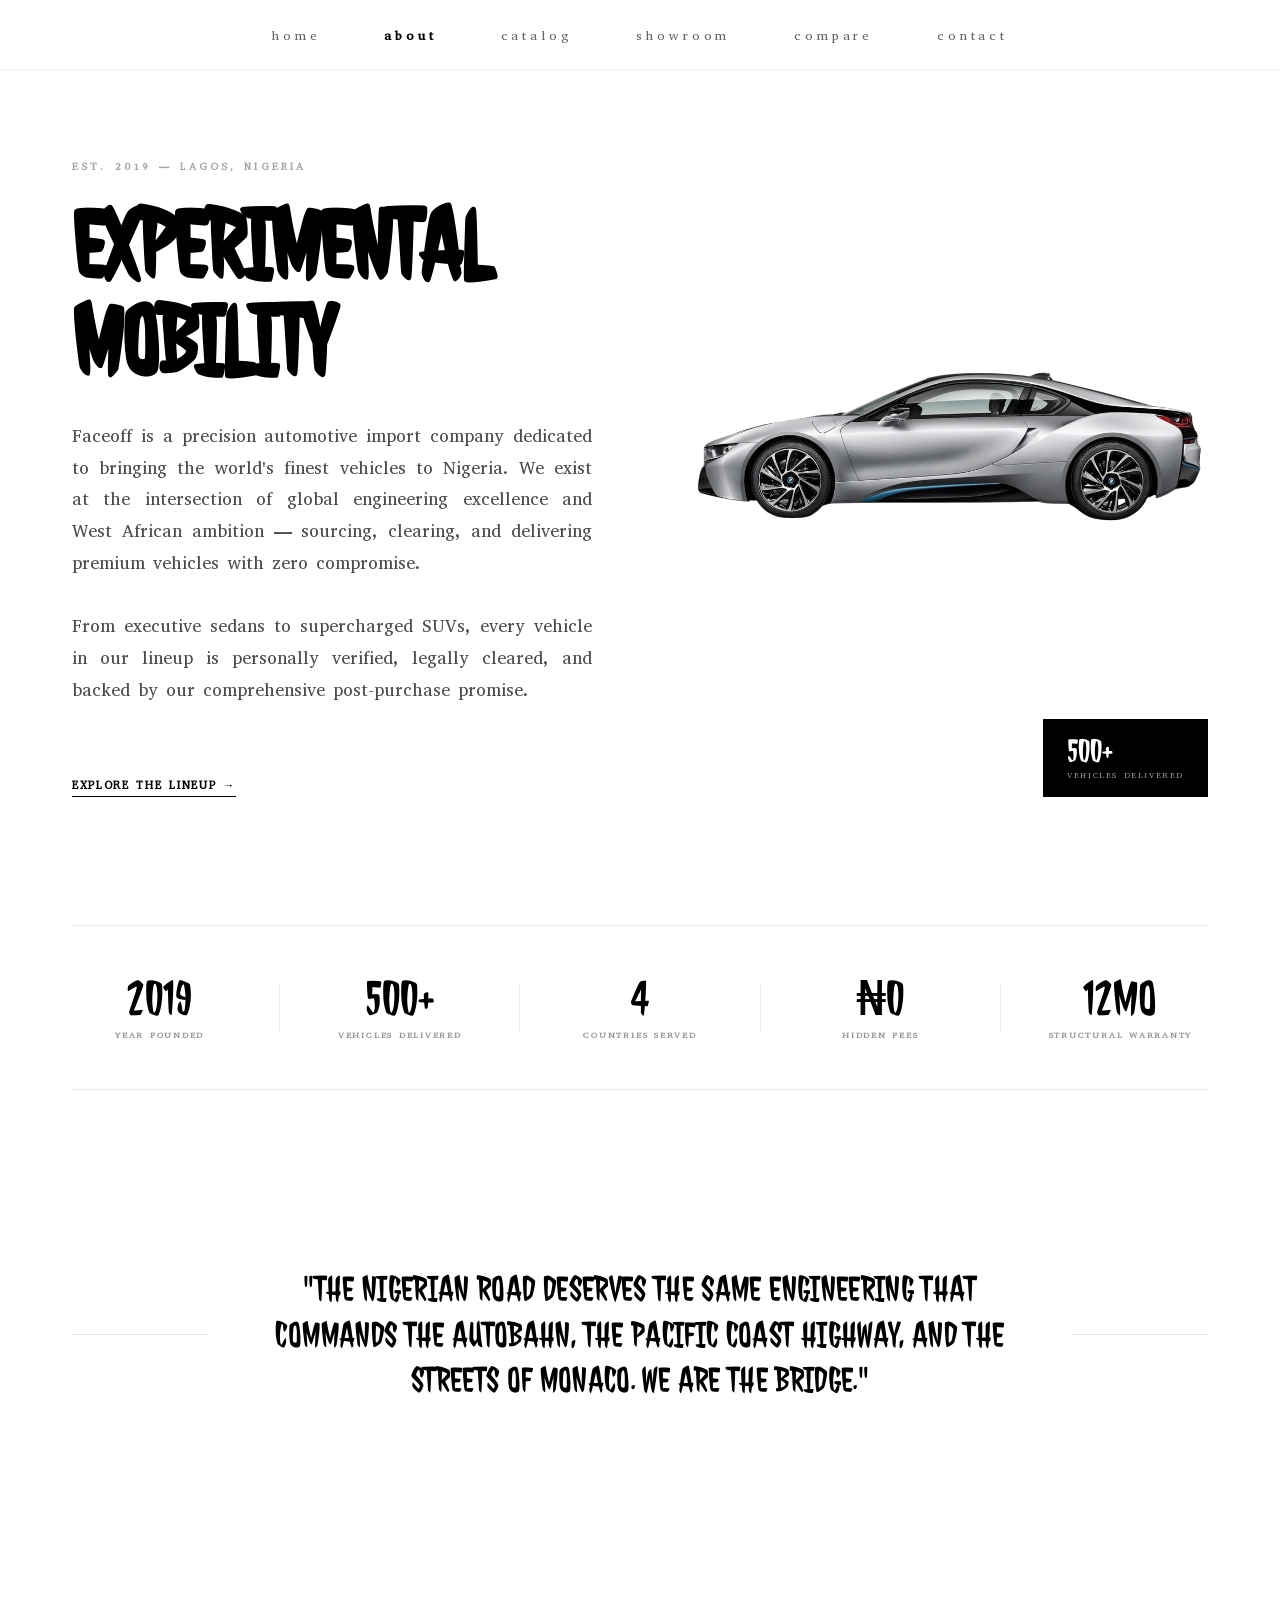
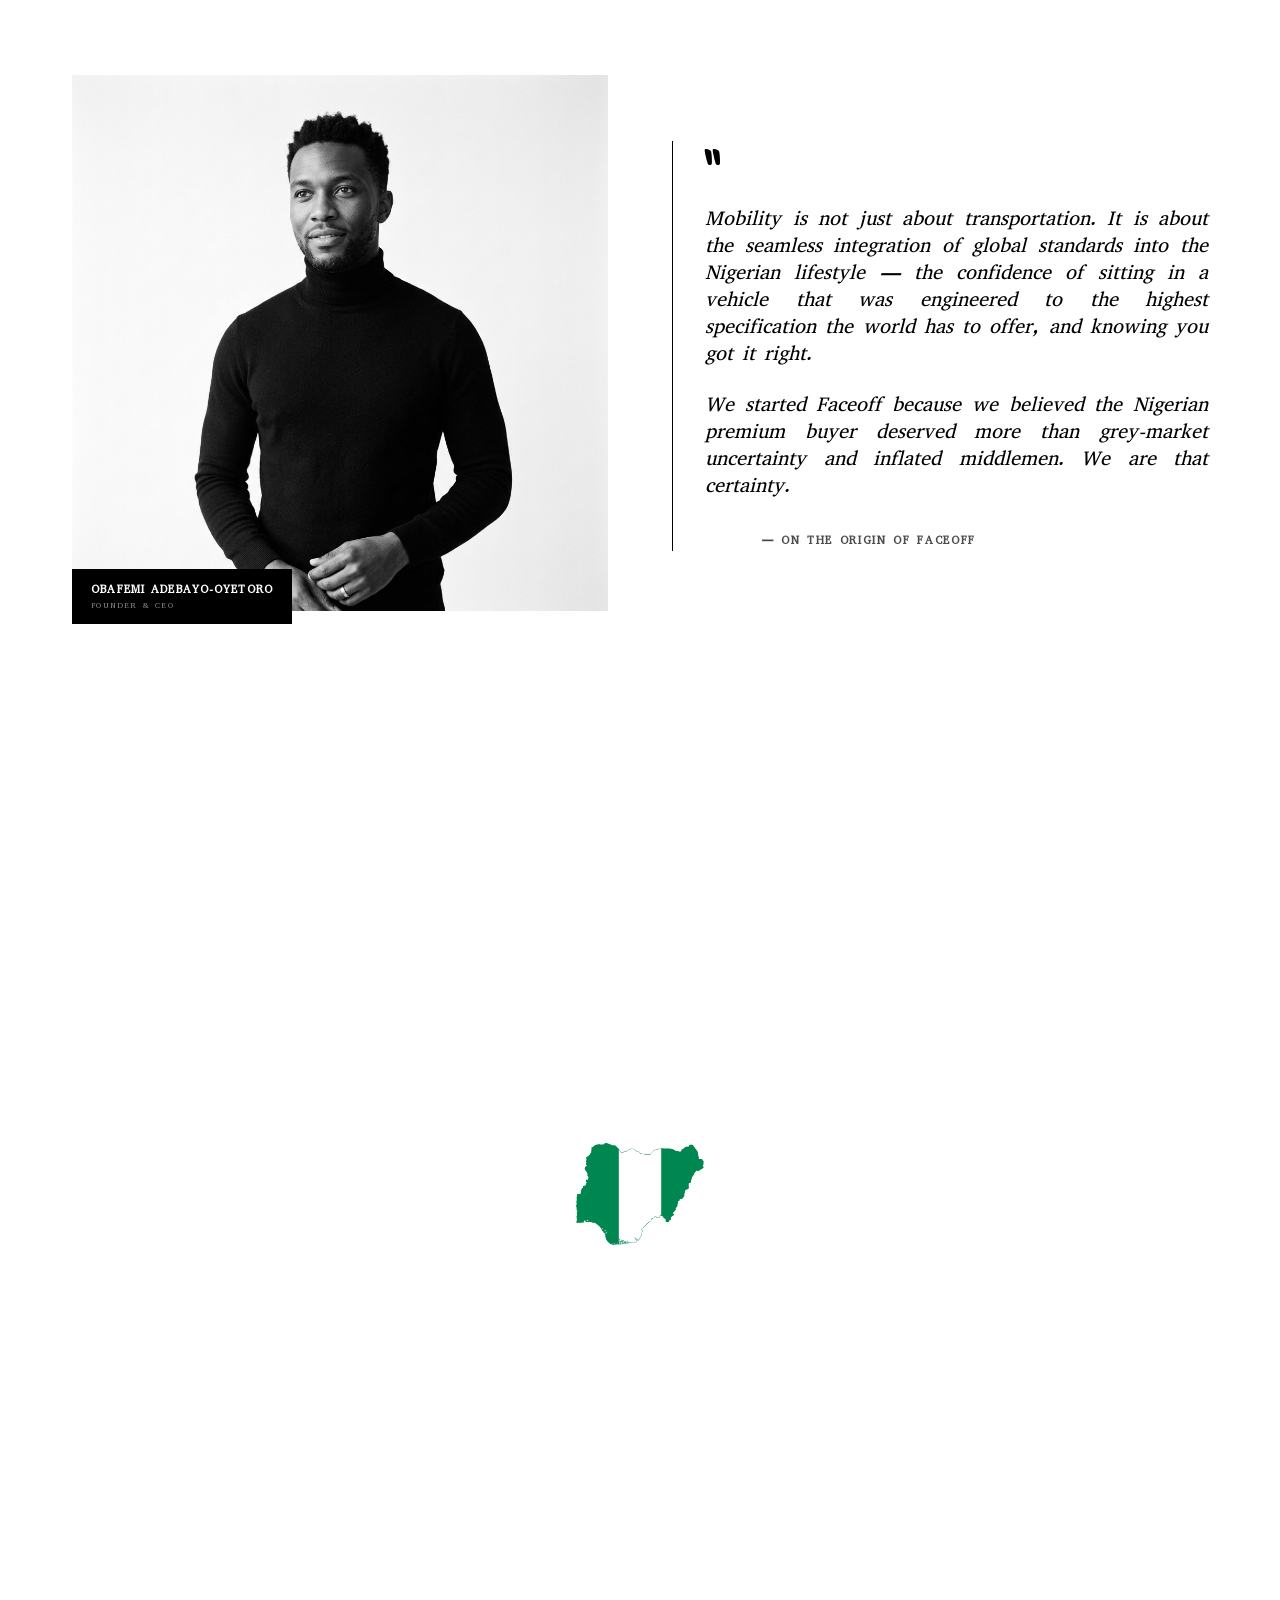
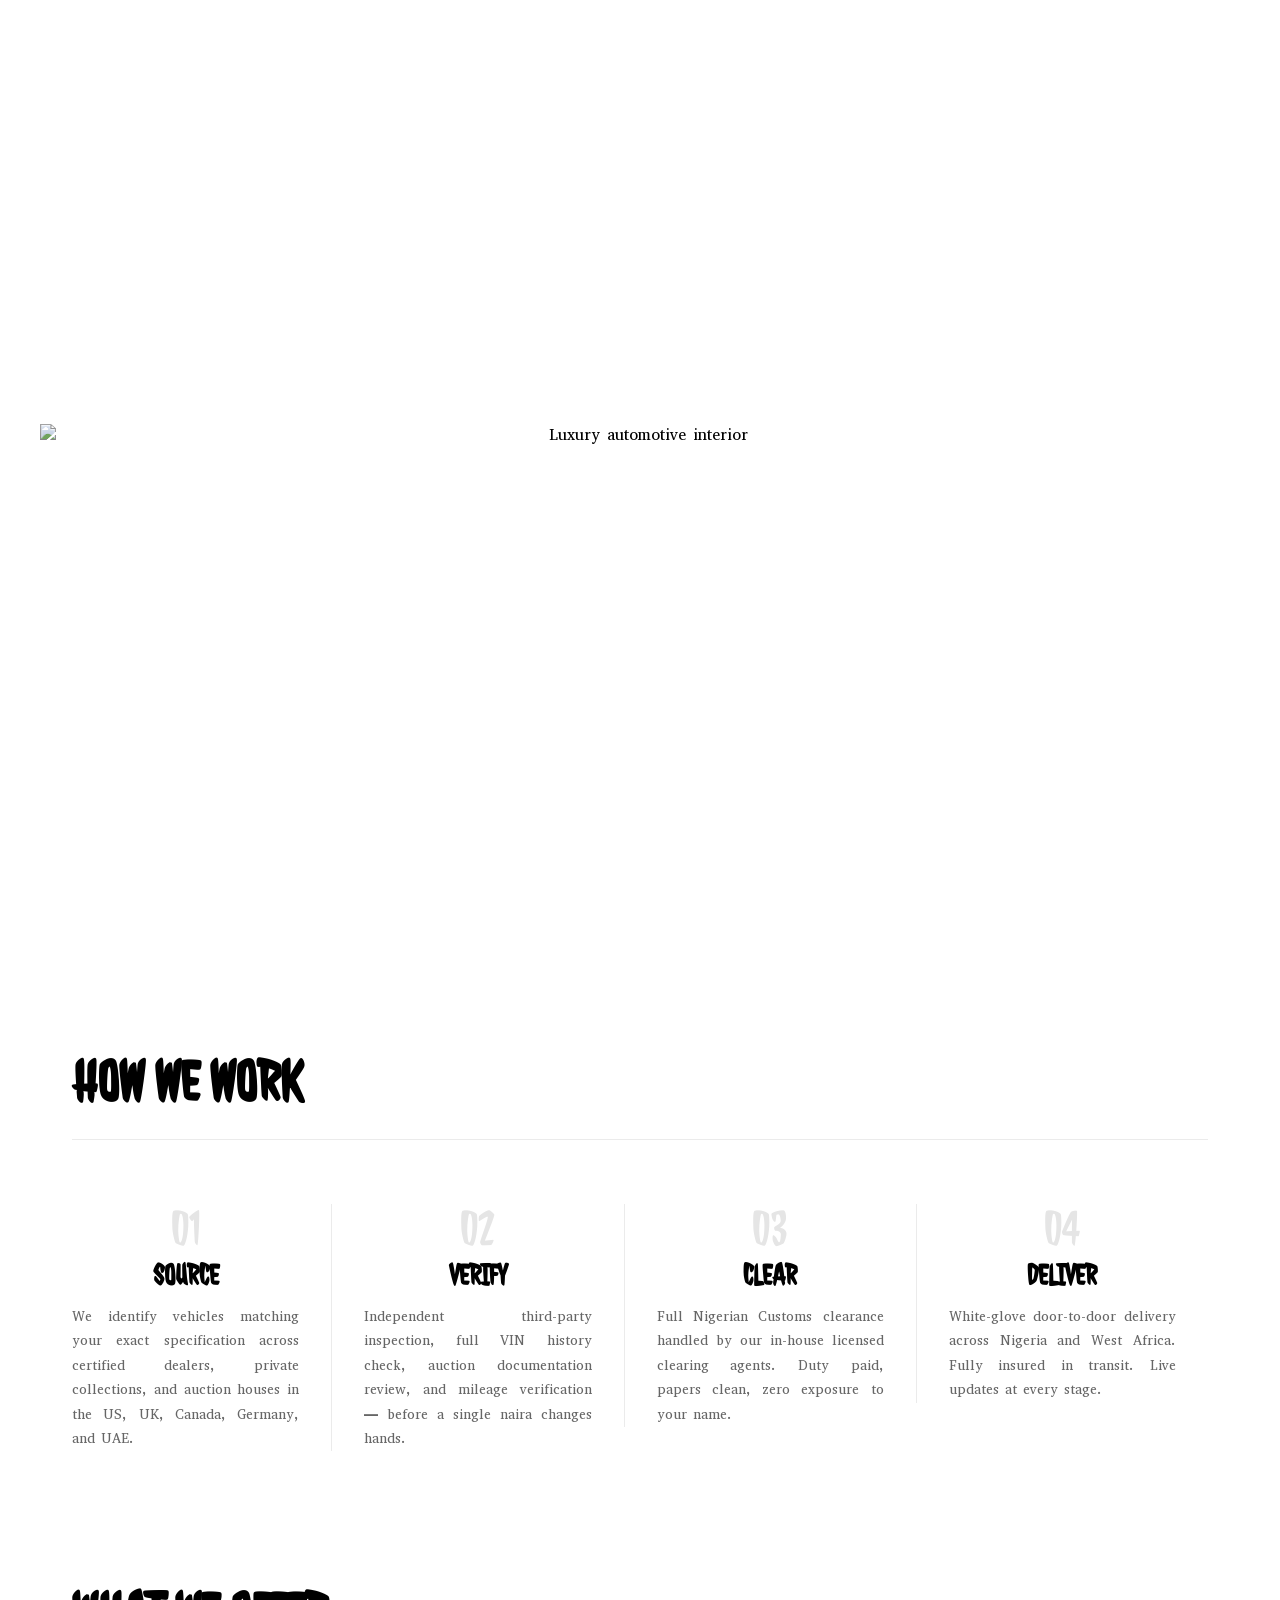
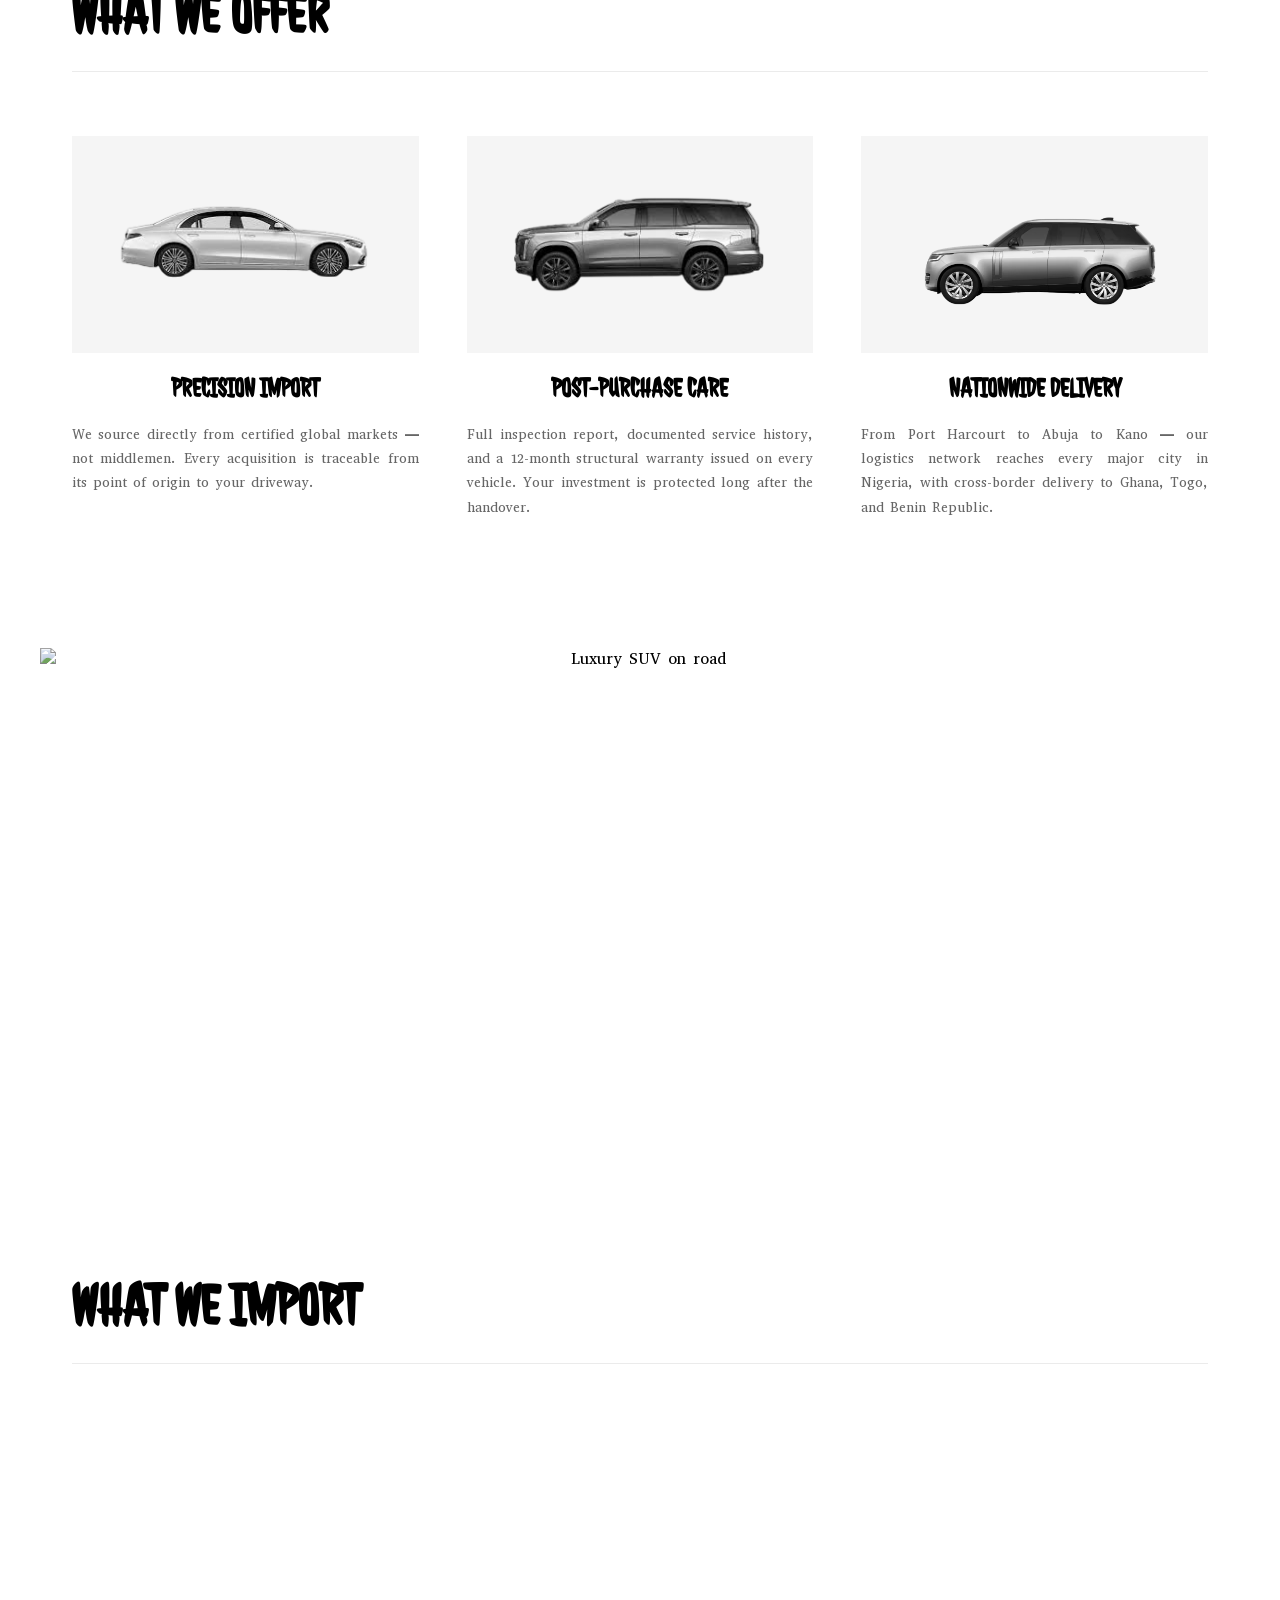
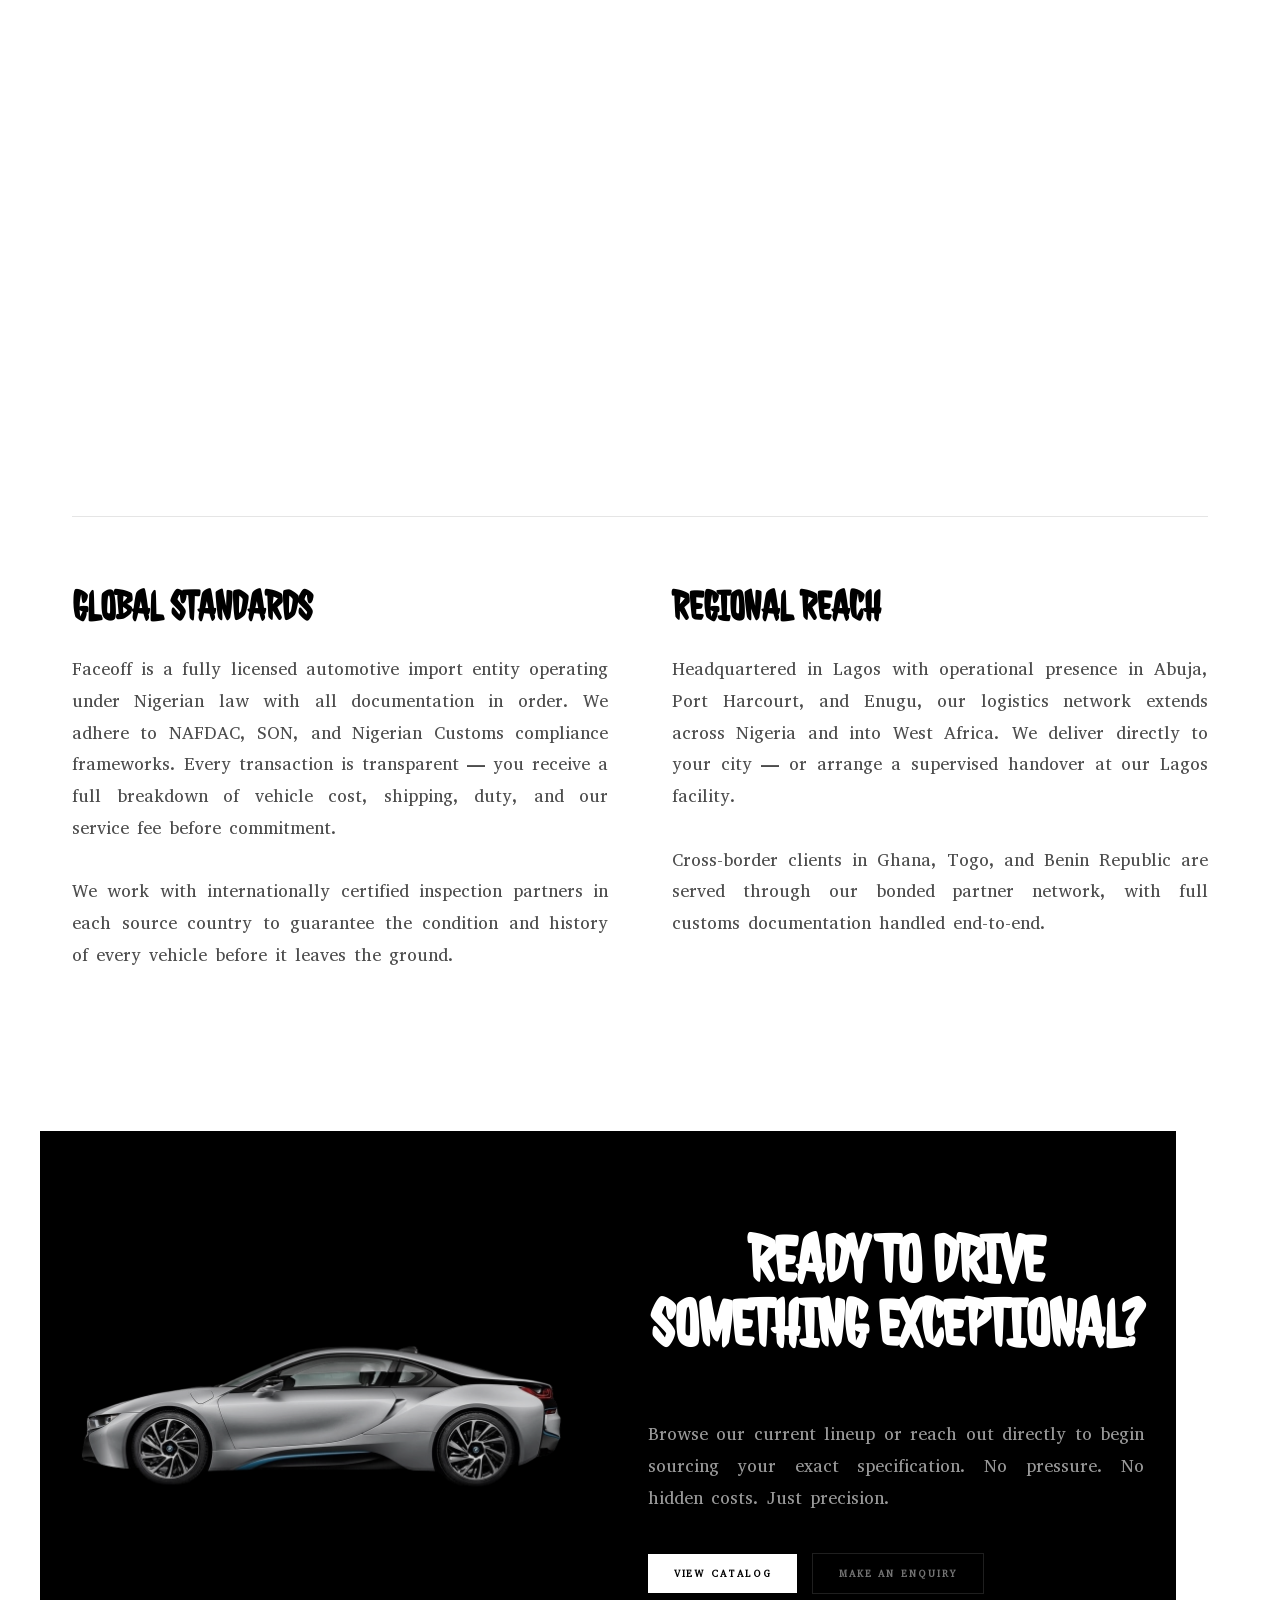
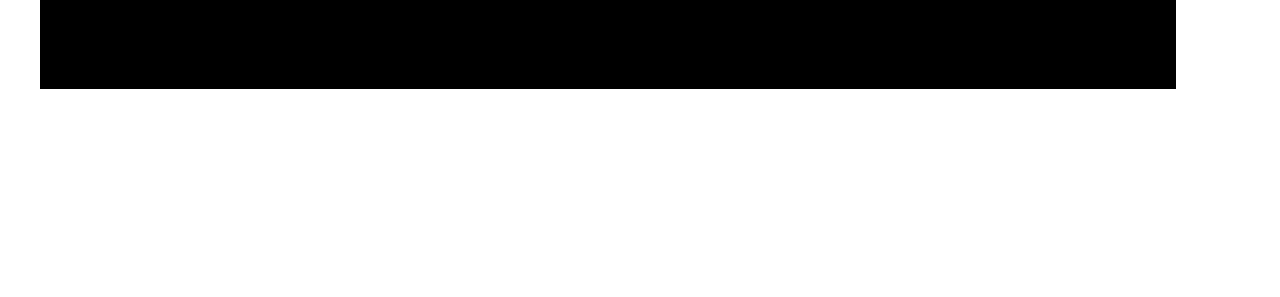
==== commit ec33a858: "Add BufferGeometryUtils and three.module.js - Introduced BufferGeometryUtils.js to provide utility f" ====
--- a/about.html
+++ b/about.html
@@ -33,6 +33,14 @@
                         <p>Faceoff is a precision automotive import company dedicated to bringing the world's finest vehicles to Nigeria. We exist at the intersection of global engineering excellence and West African ambition — sourcing, clearing, and delivering premium vehicles with zero compromise.</p>
                         <p>From executive sedans to supercharged SUVs, every vehicle in our lineup is personally verified, legally cleared, and backed by our comprehensive post-purchase promise.</p>
                     </div>
+                    <!-- Mobile-only: image + 500+ tag between write-up and CTA -->
+                    <div class="about-hero-image about-hero-image--mob">
+                        <img src="assets/car_right.png" alt="Faceoff Fleet" class="about-car-img">
+                        <div class="about-hero-tag">
+                            <span class="tag-val">500+</span>
+                            <span class="tag-label">Vehicles Delivered</span>
+                        </div>
+                    </div>
                     <a href="catalog.html" class="about-link-cta">Explore the Lineup →</a>
                 </div>
                 <div class="about-hero-image">
@@ -185,60 +193,80 @@
         </section>
 
         <!-- Vehicle Categories -->
-        <section class="about-section">
+        <section class="about-section about-section--full">
             <h2 class="about-section-title">What We Import</h2>
-            <div class="categories-rich">
-                <div class="cat-row">
-                    <div class="cat-item-rich">
-                        <span class="cat-num">01</span>
-                        <div>
-                            <h4 class="cat-name-rich">Family Cars</h4>
-                            <p class="cat-desc">Spacious, safe, and built for every Nigerian road condition. Reliability above all.</p>
-                        </div>
-                    </div>
-                    <div class="cat-item-rich">
-                        <span class="cat-num">02</span>
-                        <div>
-                            <h4 class="cat-name-rich">Starter Vehicles</h4>
-                            <p class="cat-desc">Your first car should make a statement. We make quality accessible without compromise.</p>
-                        </div>
-                    </div>
-                    <div class="cat-item-rich">
-                        <span class="cat-num">03</span>
-                        <div>
-                            <h4 class="cat-name-rich">Electric (EV)</h4>
-                            <p class="cat-desc">The future of Nigerian roads starts here. We handle EV documentation and charging advisory.</p>
-                        </div>
-                    </div>
-                    <div class="cat-item-rich">
-                        <span class="cat-num">04</span>
-                        <div>
-                            <h4 class="cat-name-rich">Executive Sedans</h4>
-                            <p class="cat-desc">Commanding presence for the professional in motion. Discretion engineered in every line.</p>
-                        </div>
-                    </div>
-                    <div class="cat-item-rich">
-                        <span class="cat-num">05</span>
-                        <div>
-                            <h4 class="cat-name-rich">Escalades & SUVs</h4>
-                            <p class="cat-desc">Built for power, prestige, and the kind of presence that precedes you into a room.</p>
-                        </div>
-                    </div>
-                    <div class="cat-item-rich">
-                        <span class="cat-num">06</span>
-                        <div>
-                            <h4 class="cat-name-rich">Supercars</h4>
-                            <p class="cat-desc">For those who define the road rather than follow it. Sourced from verified collections worldwide.</p>
-                        </div>
-                    </div>
-                    <div class="cat-item-rich">
-                        <span class="cat-num">07</span>
-                        <div>
-                            <h4 class="cat-name-rich">Vintage &amp; Classics</h4>
-                            <p class="cat-desc">Curated collectibles for the discerning connoisseur. Authenticity guaranteed, provenance documented.</p>
-                        </div>
-                    </div>
-                </div>
+            <div class="cat-accordion">
+
+                <div class="cat-panel" style="--cat-bg: url('assets/camry2025hybrid.png')">
+                    <span class="cat-panel-num">01</span>
+                    <span class="cat-panel-label">Family Cars</span>
+                    <div class="cat-panel-content">
+                        <h3 class="cat-panel-title">Family Cars</h3>
+                        <p class="cat-panel-desc">Spacious, safe, and built for every Nigerian road condition. Reliability above all.</p>
+                        <a href="catalog.html" class="cat-panel-cta">View in Catalog →</a>
+                    </div>
+                </div>
+
+                <div class="cat-panel" style="--cat-bg: url('assets/kia2023sportage.png')">
+                    <span class="cat-panel-num">02</span>
+                    <span class="cat-panel-label">Starter Vehicles</span>
+                    <div class="cat-panel-content">
+                        <h3 class="cat-panel-title">Starter Vehicles</h3>
+                        <p class="cat-panel-desc">Your first car should make a statement. We make quality accessible without compromise.</p>
+                        <a href="catalog.html" class="cat-panel-cta">View in Catalog →</a>
+                    </div>
+                </div>
+
+                <div class="cat-panel" style="--cat-bg: url('assets/cybertruck.png')">
+                    <span class="cat-panel-num">03</span>
+                    <span class="cat-panel-label">Electric (EV)</span>
+                    <div class="cat-panel-content">
+                        <h3 class="cat-panel-title">Electric (EV)</h3>
+                        <p class="cat-panel-desc">The future of Nigerian roads starts here. We handle EV documentation and charging advisory.</p>
+                        <a href="catalog.html" class="cat-panel-cta">View in Catalog →</a>
+                    </div>
+                </div>
+
+                <div class="cat-panel" style="--cat-bg: url('assets/mercedes2025sclass.png')">
+                    <span class="cat-panel-num">04</span>
+                    <span class="cat-panel-label">Executive Sedans</span>
+                    <div class="cat-panel-content">
+                        <h3 class="cat-panel-title">Executive Sedans</h3>
+                        <p class="cat-panel-desc">Commanding presence for the professional in motion. Discretion engineered in every line.</p>
+                        <a href="catalog.html" class="cat-panel-cta">View in Catalog →</a>
+                    </div>
+                </div>
+
+                <div class="cat-panel" style="--cat-bg: url('assets/escalade2025.png')">
+                    <span class="cat-panel-num">05</span>
+                    <span class="cat-panel-label">Escalades &amp; SUVs</span>
+                    <div class="cat-panel-content">
+                        <h3 class="cat-panel-title">Escalades &amp; SUVs</h3>
+                        <p class="cat-panel-desc">Built for power, prestige, and the kind of presence that precedes you into a room.</p>
+                        <a href="catalog.html" class="cat-panel-cta">View in Catalog →</a>
+                    </div>
+                </div>
+
+                <div class="cat-panel" style="--cat-bg: url('assets/_2026cadillac.png')">
+                    <span class="cat-panel-num">06</span>
+                    <span class="cat-panel-label">Supercars</span>
+                    <div class="cat-panel-content">
+                        <h3 class="cat-panel-title">Supercars</h3>
+                        <p class="cat-panel-desc">For those who define the road rather than follow it. Sourced from verified collections worldwide.</p>
+                        <a href="catalog.html" class="cat-panel-cta">View in Catalog →</a>
+                    </div>
+                </div>
+
+                <div class="cat-panel" style="--cat-bg: url('assets/2024RangeRover.png')">
+                    <span class="cat-panel-num">07</span>
+                    <span class="cat-panel-label">Vintage &amp; Classics</span>
+                    <div class="cat-panel-content">
+                        <h3 class="cat-panel-title">Vintage &amp; Classics</h3>
+                        <p class="cat-panel-desc">Curated collectibles for the discerning connoisseur. Authenticity guaranteed, provenance documented.</p>
+                        <a href="catalog.html" class="cat-panel-cta">View in Catalog →</a>
+                    </div>
+                </div>
+
             </div>
         </section>
 
@@ -279,6 +307,7 @@
     </main>
 
     <!-- Shell Scripts -->
+    <script src="js/inventory.js"></script>
     <script src="js/cars-data.js"></script>
     <script src="js/drawer.js"></script>
     <script src="js/player.js"></script>
--- a/css/index.css
+++ b/css/index.css
@@ -704,6 +704,61 @@
     opacity: 0.4;
 }
 
+/* ── Paint colour swatches ── */
+.paint-swatches {
+    display: flex;
+    gap: 6px;
+    justify-content: center;
+    padding: 8px 0 0;
+    opacity: 0;
+    animation: fadeIn 0.35s ease 0.15s forwards;
+}
+
+@keyframes fadeIn { to { opacity: 1; } }
+
+.paint-swatch {
+    width: 15px;
+    height: 15px;
+    border-radius: 50%;
+    border: 1.5px solid rgba(255,255,255,0.15);
+    cursor: pointer;
+    padding: 0;
+    flex-shrink: 0;
+    transition: transform 0.18s ease, border-color 0.18s ease, box-shadow 0.18s ease;
+}
+
+.paint-swatch:hover {
+    transform: scale(1.25);
+    border-color: rgba(255,255,255,0.5);
+}
+
+.paint-swatch.active {
+    border-color: #fff;
+    box-shadow: 0 0 0 1.5px rgba(255,255,255,0.25);
+    transform: scale(1.2);
+}
+
+.paint-swatch--reset {
+    background: rgba(255,255,255,0.08) !important;
+    border-color: rgba(255,255,255,0.3);
+    font-size: 9px;
+    color: rgba(255,255,255,0.65);
+    line-height: 1;
+    display: flex;
+    align-items: center;
+    justify-content: center;
+}
+
+.paint-canvas {
+    display: block;
+    width: 100%;
+    height: 100%;
+}
+
+.paint-canvas.paint-active {
+    filter: none !important;
+}
+
 .depth-price {
     font-size: 0.7rem;
     letter-spacing: 0.15em;
@@ -717,6 +772,54 @@
     opacity: 0.7;
 }
 
+/* Condition badge + price row */
+.depth-meta {
+    display: flex;
+    align-items: center;
+    gap: 0.5rem;
+    justify-content: center;
+    opacity: 0;
+    transition: opacity 0.5s ease;
+    margin-top: 0.3rem;
+}
+.depth-item.foreground .depth-meta { opacity: 1; }
+
+.depth-condition {
+    font-family: var(--font-nav);
+    font-size: 0.38rem;
+    letter-spacing: 0.16em;
+    text-transform: uppercase;
+    font-weight: 900;
+    padding: 0.18rem 0.42rem;
+    border-radius: 3px;
+    line-height: 1;
+    flex-shrink: 0;
+}
+.depth-condition--new {
+    background: rgba(255,255,255,0.06);
+    border: 1px solid rgba(255,255,255,0.14);
+    color: rgba(255,255,255,0.55);
+}
+.depth-condition--used {
+    background: rgba(212,165,80,0.1);
+    border: 1px solid rgba(212,165,80,0.3);
+    color: rgb(212,165,80);
+}
+
+/* Mileage label below the meta row */
+.depth-mileage {
+    font-family: var(--font-nav);
+    font-size: 0.42rem;
+    letter-spacing: 0.1em;
+    opacity: 0;
+    transition: opacity 0.5s ease;
+    color: rgba(255,255,255,0.35);
+    margin-top: 0.1rem;
+    text-align: center;
+    display: block;
+}
+.depth-item.foreground .depth-mileage { opacity: 1; }
+
 @media (max-width: 900px) {
     .car-stack { height: 300px; }
     .depth-item.background { transform: translateZ(-200px) translateY(-30px) scale(0.6); }
@@ -791,6 +894,7 @@
 body.scrollable-page {
     height: auto;
     overflow-y: auto;
+    overflow-x: hidden;
     position: relative;
 }
 
@@ -799,6 +903,8 @@
     margin: 0 auto;
     padding: 10rem 2rem 5rem;
     text-align: center;
+    width: 100%;
+    box-sizing: border-box;
 }
 
 .scrollable-page .about-section {
@@ -1005,7 +1111,7 @@
     position: relative;
 }
 
-.catalog-visual img {
+.catalog-visual img:not(.catalog-brand-badge) {
     width: 90%;
     height: 90%;
     object-fit: contain;
@@ -1013,7 +1119,24 @@
     transition: all 0.6s ease;
 }
 
-.catalog-card:hover .catalog-visual img {
+.catalog-brand-badge {
+    position: absolute;
+    top: 12px;
+    left: 12px;
+    width: 32px;
+    height: 32px;
+    object-fit: contain;
+    filter: grayscale(1) opacity(0.35);
+    transition: filter 0.4s ease, transform 0.4s ease;
+    z-index: 1;
+}
+
+.catalog-card:hover .catalog-brand-badge {
+    filter: grayscale(0) opacity(0.85);
+    transform: scale(1.1);
+}
+
+.catalog-card:hover .catalog-visual img:not(.catalog-brand-badge) {
     filter: grayscale(0);
     transform: scale(1.05);
 }
@@ -1022,6 +1145,50 @@
     display: flex;
     justify-content: space-between;
     align-items: flex-start;
+}
+
+/* Condition badges */
+.catalog-badge {
+    display: inline-block;
+    font-size: 0.55rem;
+    letter-spacing: 0.12em;
+    text-transform: uppercase;
+    font-weight: 700;
+    padding: 0.15em 0.5em;
+    border-radius: 2px;
+    margin-left: 0.5em;
+    vertical-align: middle;
+    position: relative;
+    top: -1px;
+}
+.catalog-badge--new {
+    background: #0a0a0a;
+    color: #fff;
+}
+.catalog-badge--used {
+    background: transparent;
+    color: #666;
+    border: 1px solid #ccc;
+}
+
+/* Pricing layout */
+.catalog-item-pricing {
+    display: flex;
+    flex-direction: column;
+    align-items: flex-end;
+    gap: 0.2rem;
+    white-space: nowrap;
+}
+.catalog-from-condition {
+    font-size: 0.7em;
+    opacity: 0.5;
+    font-weight: 400;
+}
+.catalog-item-units {
+    font-size: 0.65rem;
+    letter-spacing: 0.05em;
+    opacity: 0.35;
+    text-transform: uppercase;
 }
 
 @media (max-width: 900px) {
@@ -1102,6 +1269,9 @@
 
 .about-link-cta { margin-top: auto; padding-top: 2.5rem; align-self: flex-start; }
 
+/* Mobile-only image copy — hidden on desktop (two-class for specificity) */
+.about-hero-image.about-hero-image--mob { display: none; }
+
 .about-hero-image {
     display: flex;
     flex-direction: column;
@@ -1228,7 +1398,8 @@
     line-height: 1.3;
     text-align: center;
     max-width: 800px;
-    flex-shrink: 0;
+    flex-shrink: 1;
+    min-width: 0;
     font-style: normal;
     letter-spacing: 0.01em;
 }
@@ -1374,47 +1545,123 @@
 }
 
 /* Categories Rich */
-.categories-rich { width: 100%; }
-
-.cat-row {
-    display: flex;
-    flex-direction: column;
-    gap: 0;
-}
-
-.cat-item-rich {
-    display: flex;
-    align-items: flex-start;
-    gap: 2rem;
-    padding: 1.5rem 0;
-    border-bottom: 1px solid rgba(0,0,0,0.06);
-    transition: background 0.2s ease;
-}
-
-.cat-item-rich:hover { padding-left: 0.5rem; }
-
-.cat-num {
+/* ── Category accordion ── */
+.about-section--full { padding-left: 0; padding-right: 0; }
+
+.cat-accordion {
+    display: flex;
+    height: 560px;
+    gap: 2px;
+    overflow: hidden;
+    border-radius: 8px;
+}
+
+.cat-panel {
+    position: relative;
+    flex: 1;
+    background-image: var(--cat-bg);
+    background-size: 200%;
+    background-position: center;
+    overflow: hidden;
+    cursor: pointer;
+    transition: flex 0.55s cubic-bezier(0.4, 0, 0.2, 1),
+                background-size 0.55s ease;
+}
+
+.cat-panel::before {
+    content: '';
+    position: absolute;
+    inset: 0;
+    background: rgba(0,0,0,0.55);
+    transition: background 0.4s;
+    z-index: 1;
+}
+
+.cat-panel:hover {
+    flex: 5;
+    background-size: 120%;
+}
+
+.cat-panel:hover::before {
+    background: linear-gradient(to top, rgba(0,0,0,0.85) 0%, rgba(0,0,0,0.25) 55%, rgba(0,0,0,0.1) 100%);
+}
+
+.cat-panel-num {
+    position: absolute;
+    top: 1rem;
+    left: 1rem;
+    font-family: var(--font-nav);
+    font-size: 0.4rem;
+    letter-spacing: 0.18em;
+    color: rgba(255,255,255,0.35);
+    z-index: 2;
+}
+
+.cat-panel-label {
+    position: absolute;
+    bottom: 2rem;
+    left: 50%;
+    transform: translateX(-50%) rotate(-90deg);
+    transform-origin: center center;
+    white-space: nowrap;
+    font-family: var(--font-nav);
+    font-size: 0.42rem;
+    letter-spacing: 0.22em;
+    text-transform: uppercase;
+    color: rgba(255,255,255,0.75);
+    z-index: 2;
+    transition: opacity 0.2s;
+}
+
+.cat-panel:hover .cat-panel-label {
+    opacity: 0;
+    pointer-events: none;
+}
+
+.cat-panel-content {
+    position: absolute;
+    bottom: 0;
+    left: 0;
+    right: 0;
+    padding: 1.8rem 1.6rem 2rem;
+    z-index: 2;
+    opacity: 0;
+    transform: translateY(12px);
+    transition: opacity 0.3s 0.15s, transform 0.3s 0.15s;
+}
+
+.cat-panel:hover .cat-panel-content {
+    opacity: 1;
+    transform: translateY(0);
+}
+
+.cat-panel-title {
     font-family: var(--font-display);
-    font-size: 1.2rem;
-    opacity: 0.15;
-    flex-shrink: 0;
-    min-width: 2.5rem;
-    padding-top: 0.1rem;
-}
-
-.cat-name-rich {
-    font-family: var(--font-display);
-    font-size: 1.5rem;
-    text-transform: uppercase;
-    margin: 0 0 0.4rem;
-}
-
-.cat-desc {
-    font-family: var(--font-nav);
-    font-size: 0.8rem;
-    line-height: 1.7;
-    opacity: 0.5;
-    margin: 0;
+    font-size: 1.6rem;
+    text-transform: uppercase;
+    color: #fff;
+    margin: 0 0 0.6rem;
+    line-height: 1.1;
+}
+
+.cat-panel-desc {
+    font-family: var(--font-body);
+    font-size: 0.72rem;
+    color: rgba(255,255,255,0.65);
+    line-height: 1.65;
+    margin: 0 0 1rem;
+    max-width: 28ch;
+}
+
+.cat-panel-cta {
+    font-family: var(--font-nav);
+    font-size: 0.4rem;
+    letter-spacing: 0.2em;
+    text-transform: uppercase;
+    color: rgba(255,255,255,0.9);
+    text-decoration: none;
+    border-bottom: 1px solid rgba(255,255,255,0.4);
+    padding-bottom: 2px;
 }
 
 /* Full-bleed image break */
@@ -1518,7 +1765,7 @@
 @media (max-width: 900px) {
     .about-container { padding: 0 1rem; }
     
-    .editorial-header { font-size: 3.5rem; margin-bottom: 2rem; }
+    .editorial-header { font-size: clamp(2.5rem, 7vw, 3.5rem); margin-bottom: 2rem; }
     
     .about-hero-grid,
     .ceo-section,
@@ -1548,6 +1795,9 @@
 
     .about-section-title { font-size: 2rem; }
 
+    /* Override inline font-size on standards headings */
+    .standards-grid h2 { font-size: clamp(1.6rem, 5vw, 2rem) !important; }
+
     .services-grid { grid-template-columns: 1fr; }
     .process-steps { flex-direction: column; gap: 2rem; }
     .process-step { border-left: none; border-top: 1px solid rgba(0,0,0,0.08); padding: 1.5rem 0 0; }
@@ -1633,6 +1883,13 @@
     letter-spacing: 0.1em;
     opacity: 0.65;
     font-weight: 700;
+}
+
+.contact-car-meta {
+    font-size: 0.42rem;
+    letter-spacing: 0.08em;
+    opacity: 0.42;
+    margin-top: 0.1rem;
 }
 
 .contact-context-note {
@@ -1956,6 +2213,7 @@
 
 
 .showroom-car {
+    position: relative;
     width: 100%;
     transform: translateY(20px);
     opacity: 0;
@@ -2003,12 +2261,12 @@
 
 @media (max-width: 768px) {
     .sr-back {
-        top: 12rem;
-        left: 1.5rem;
-        font-size: 0.72rem;
-        opacity: 0.9;
-        font-weight: 600;
-        text-shadow: 0 2px 10px rgba(0,0,0,0.5);
+        top: 3.2rem;
+        left: 1.2rem;
+        font-size: 0.65rem;
+        opacity: 0.7;
+        font-weight: 500;
+        text-shadow: 0 2px 8px rgba(0,0,0,0.6);
     }
 }
 
@@ -2170,7 +2428,8 @@
     transform: scaleX(-1);
 }
 
-.car-visual.flipped img {
+.car-visual.flipped img,
+.car-visual.flipped canvas {
     transform: scaleX(-1);
 }
 
@@ -2277,6 +2536,8 @@
     min-width: 0;
 }
 
+.sf-toggle, .sf-close, .sf-side-header, .compare-hint { display: none; }
+
 .stack-filter {
     display: flex;
     gap: 0;
@@ -2297,7 +2558,8 @@
     border-right: 1px solid rgba(0, 0, 0, 0.06);
 }
 
-.sf-group:first-child { padding-left: 0; }
+.sf-group:first-child,
+.sf-side-header + .sf-group { padding-left: 0; }
 .sf-group:last-child { border-right: none; padding-right: 0; }
 
 .sf-label {
@@ -2565,29 +2827,30 @@
 /* Showcase Page (Showroom) Typography Polish */
 .showroom-title {
     font-family: var(--font-display) !important;
-    font-size: clamp(3rem, 10vw, 6rem) !important;
-    text-transform: uppercase;
-    letter-spacing: -0.02em;
-    line-height: 0.9;
-    margin-bottom: 0.2rem;
+    font-size: clamp(1.2rem, 2.6vw, 1.8rem) !important;
+    text-transform: uppercase;
+    letter-spacing: 0.01em;
+    line-height: 1;
+    margin-bottom: 0.15rem;
 }
 
 .showroom-price {
     font-family: var(--font-nav) !important;
-    font-size: 1.2rem !important;
-    letter-spacing: 0.1em;
+    font-size: 0.7rem !important;
+    letter-spacing: 0.12em;
     opacity: 0.6;
-    margin-bottom: 2rem;
+    margin-bottom: 0.35rem;
 }
 
 .sp-section-label {
-    font-family: var(--font-display) !important;
-    font-size: 1.5rem !important;
-    text-transform: uppercase;
-    letter-spacing: 0.05em;
-    margin-bottom: 1.5rem;
+    font-family: var(--font-nav) !important;
+    font-size: 0.42rem !important;
+    text-transform: uppercase;
+    letter-spacing: 0.3em;
+    margin-top: 1rem;
+    margin-bottom: 0.4rem;
     color: #fff;
-    opacity: 0.9;
+    opacity: 0.28;
 }
 
 .sp-label {
@@ -2775,6 +3038,725 @@
 }
 
 /* ═══════════════════════════════════════════════════════════════
+   SHOWROOM — Phase 4 Elements
+   ═══════════════════════════════════════════════════════════════ */
+
+/* Desktop center: contained, no scroll */
+.showroom-center {
+    overflow-y: hidden;
+    max-height: calc(100dvh - 5rem);
+    gap: 0.4rem;
+    scrollbar-width: none;
+    -ms-overflow-style: none;
+}
+.showroom-center::-webkit-scrollbar { display: none; }
+
+/* Cap car image so it doesn't eat the entire center column */
+.showroom-car {
+    max-height: 52vh;
+    width: 100%;
+}
+.showroom-car img {
+    max-height: 52vh;
+    width: 100%;
+    object-fit: contain;
+}
+
+/* CTA row — fixed at bottom centre, same level as notes + music player */
+.showroom-cta {
+    position: fixed;
+    bottom: 1.6rem;
+    left: 50%;
+    transform: translateX(-50%);
+    z-index: 200;
+    width: auto;
+    max-width: 380px;
+    align-items: stretch;
+    margin: 0;
+}
+.showroom-cta .cta-btn {
+    flex: 1;
+    width: auto;
+    height: auto;
+    white-space: nowrap;
+    padding: 0.7rem 0.8rem;
+}
+/* Save button inside CTA — icon-only square */
+.showroom-cta .sr-save {
+    flex: 0 0 42px !important;
+    width: 42px !important;
+    max-width: none !important;
+    height: auto !important;
+    padding: 0 !important;
+    margin: 0 !important;
+    display: flex !important;
+    align-items: center;
+    justify-content: center;
+}
+
+/* ── Identity block ── */
+.showroom-identity { text-align: center; line-height: 1; }
+
+.showroom-brand-logo {
+    display: block;
+    width: 44px;
+    height: 44px;
+    object-fit: contain;
+    margin: 0 auto 0.6rem;
+    opacity: 0.45;
+    filter: brightness(0) invert(1);
+    transition: opacity 0.3s ease;
+}
+
+.showroom-brand-logo:hover {
+    opacity: 0.9;
+}
+
+.showroom-meta-row {
+    display: flex;
+    align-items: center;
+    justify-content: center;
+    gap: 0.6rem;
+    margin-top: 0.3rem;
+}
+
+/* ── Condition badge ── */
+.sr-badge {
+    font-family: var(--font-nav);
+    font-size: 0.42rem;
+    letter-spacing: 0.18em;
+    text-transform: uppercase;
+    font-weight: 900;
+    padding: 0.25rem 0.55rem;
+    border-radius: 3px;
+    line-height: 1;
+}
+.sr-badge--new {
+    background: rgba(255,255,255,0.06);
+    border: 1px solid rgba(255,255,255,0.16);
+    color: rgba(255,255,255,0.65);
+}
+.sr-badge--used {
+    background: rgba(212,165,80,0.1);
+    border: 1px solid rgba(212,165,80,0.32);
+    color: rgb(212,165,80);
+}
+
+/* Grade tooltip */
+.sr-grade-help {
+    display: inline-flex;
+    align-items: center;
+    justify-content: center;
+    width: 1.1em;
+    height: 1.1em;
+    border-radius: 50%;
+    border: 1px solid currentColor;
+    font-size: 0.7em;
+    cursor: help;
+    position: relative;
+    opacity: 0.65;
+    margin-left: 0.25em;
+}
+.sr-grade-tip {
+    display: none;
+    position: absolute;
+    bottom: calc(100% + 8px);
+    left: 50%;
+    transform: translateX(-50%);
+    background: rgba(18,18,18,0.96);
+    border: 1px solid rgba(255,255,255,0.1);
+    backdrop-filter: blur(12px);
+    color: rgba(255,255,255,0.8);
+    font-size: 0.68rem;
+    padding: 0.5rem 0.75rem;
+    border-radius: 6px;
+    white-space: nowrap;
+    font-style: normal;
+    letter-spacing: 0.02em;
+    font-family: var(--font-nav);
+    z-index: 50;
+    pointer-events: none;
+}
+.sr-grade-help:hover .sr-grade-tip,
+.sr-grade-help:focus .sr-grade-tip { display: block; }
+
+/* ── Photo gallery strip ── */
+.showroom-gallery {
+    display: flex;
+    gap: 0.4rem;
+    justify-content: center;
+    margin-top: 0.4rem;
+    flex-wrap: wrap;
+    max-width: 360px;
+}
+.gallery-thumb {
+    width: 54px;
+    height: 38px;
+    border-radius: 4px;
+    overflow: hidden;
+    padding: 0;
+    border: 1px solid rgba(255,255,255,0.08);
+    cursor: pointer;
+    transition: border-color 0.2s ease, opacity 0.2s ease;
+    background: none;
+    opacity: 0.5;
+    flex-shrink: 0;
+}
+.gallery-thumb img {
+    width: 100%;
+    height: 100%;
+    object-fit: cover;
+    display: block;
+}
+.gallery-thumb.active,
+.gallery-thumb:hover {
+    border-color: rgba(255,255,255,0.42);
+    opacity: 1;
+}
+
+/* ── Variant selector ── */
+.sr-variant-selector,
+.sr-unit-selector {
+    position: static;
+    width: 320px;
+    margin: 1.5rem auto 0;
+}
+.sr-selector-label {
+    font-family: var(--font-nav);
+    font-size: 0.4rem;
+    letter-spacing: 0.25em;
+    text-transform: uppercase;
+    opacity: 0.28;
+    margin-bottom: 0.45rem;
+    color: #fff;
+}
+.sr-selector-chips {
+    display: flex;
+    flex-wrap: wrap;
+    gap: 0.4rem;
+}
+.sr-chip {
+    font-family: var(--font-nav);
+    font-size: 0.5rem;
+    letter-spacing: 0.08em;
+    text-transform: uppercase;
+    padding: 0.3rem 0.7rem;
+    border-radius: 3px;
+    border: 1px solid rgba(255,255,255,0.14);
+    background: transparent;
+    color: rgba(255,255,255,0.55);
+    cursor: pointer;
+    transition: border-color 0.2s ease, color 0.2s ease, background 0.2s ease;
+}
+.sr-chip--active {
+    border-color: rgba(255,255,255,0.58);
+    color: #fff;
+    background: rgba(255,255,255,0.05);
+}
+.sr-chip--unavail { opacity: 0.28; cursor: not-allowed; }
+.sr-chip:not(:disabled):hover {
+    border-color: rgba(255,255,255,0.38);
+    color: rgba(255,255,255,0.88);
+}
+
+/* ── Year timeline (models with >5 years of stock) ── */
+.sr-year-timeline {
+    position: relative;
+    width: 100%;
+    max-width: 340px;
+}
+/* Fade edges — teases that there's more to scroll */
+.sr-year-timeline::before,
+.sr-year-timeline::after {
+    content: '';
+    position: absolute;
+    top: 0; bottom: 0;
+    width: 2.5rem;
+    z-index: 2;
+    pointer-events: none;
+}
+.sr-year-timeline::before {
+    left: 0;
+    background: linear-gradient(to right, rgba(10,10,10,1) 20%, transparent);
+}
+.sr-year-timeline::after {
+    right: 0;
+    background: linear-gradient(to left, rgba(10,10,10,1) 20%, transparent);
+}
+.sr-year-track {
+    display: flex;
+    align-items: flex-end;
+    overflow-x: auto;
+    scrollbar-width: none;
+    -ms-overflow-style: none;
+    scroll-behavior: smooth;
+    padding: 0.6rem 2.5rem 0;
+    border-bottom: 1px solid rgba(255,255,255,0.05);
+    gap: 0;
+}
+.sr-year-track::-webkit-scrollbar { display: none; }
+
+/* Decade label — subtle era marker */
+.sr-year-decade {
+    font-family: var(--font-nav);
+    font-size: 0.34rem;
+    letter-spacing: 0.2em;
+    text-transform: uppercase;
+    color: rgba(255,255,255,0.16);
+    flex-shrink: 0;
+    padding: 0 0.5rem 0.6rem 0.2rem;
+    white-space: nowrap;
+    align-self: flex-end;
+    line-height: 1;
+}
+/* Year tick */
+.sr-year-tick {
+    font-family: var(--font-nav);
+    font-size: 0.44rem;
+    letter-spacing: 0.05em;
+    color: rgba(255,255,255,0.22);
+    background: none;
+    border: none;
+    border-bottom: 2px solid transparent;
+    cursor: pointer;
+    white-space: nowrap;
+    flex-shrink: 0;
+    padding: 0.25rem 0.4rem 0.5rem;
+    margin-bottom: -1px;
+    transition: color 0.2s ease, border-color 0.2s ease, font-size 0.2s ease;
+    position: relative;
+    line-height: 1;
+}
+/* Tick notch */
+.sr-year-tick::after {
+    content: '';
+    position: absolute;
+    bottom: 0;
+    left: 50%;
+    transform: translateX(-50%);
+    width: 1px;
+    height: 3px;
+    background: rgba(255,255,255,0.12);
+    transition: background 0.2s ease, height 0.2s ease;
+}
+.sr-year-tick--active {
+    color: #fff;
+    font-size: 0.54rem;
+    font-weight: 700;
+    border-bottom-color: #fff;
+}
+.sr-year-tick--active::after {
+    background: #fff;
+    height: 5px;
+    width: 2px;
+}
+.sr-year-tick--unavail { opacity: 0.18; cursor: not-allowed; }
+.sr-year-tick:not(:disabled):not(.sr-year-tick--active):hover {
+    color: rgba(255,255,255,0.65);
+    border-bottom-color: rgba(255,255,255,0.28);
+}
+.sr-year-tick:not(:disabled):not(.sr-year-tick--active):hover::after {
+    background: rgba(255,255,255,0.4);
+}
+
+/* ── Unit selector ── */
+.sr-unit-list {
+    display: flex;
+    flex-direction: column;
+    gap: 0.3rem;
+    max-height: 120px;
+    overflow-y: auto;
+    scrollbar-width: thin;
+    scrollbar-color: rgba(255,255,255,0.14) transparent;
+}
+.sr-unit-card {
+    display: flex;
+    justify-content: space-between;
+    align-items: center;
+    gap: 1rem;
+    padding: 0.5rem 0.75rem;
+    border-radius: 6px;
+    border: 1px solid rgba(255,255,255,0.07);
+    background: rgba(255,255,255,0.02);
+    cursor: pointer;
+    text-align: left;
+    transition: border-color 0.2s ease, background 0.2s ease;
+    color: #fff;
+    width: 100%;
+}
+.sr-unit-card--active {
+    border-color: rgba(255,255,255,0.32);
+    border-left-width: 2px;
+    border-left-color: #fff;
+    background: rgba(255,255,255,0.04);
+}
+.sr-unit-card--sold { opacity: 0.38; cursor: not-allowed; }
+.sr-unit-card:not(:disabled):hover {
+    border-color: rgba(255,255,255,0.2);
+    background: rgba(255,255,255,0.04);
+}
+.sr-unit-meta { display: flex; flex-direction: column; gap: 0.1rem; }
+.sr-unit-year {
+    font-family: var(--font-nav);
+    font-size: 0.55rem;
+    font-weight: 700;
+    letter-spacing: 0.04em;
+    opacity: 0.85;
+}
+.sr-unit-cond {
+    font-family: var(--font-nav);
+    font-size: 0.44rem;
+    letter-spacing: 0.08em;
+    text-transform: uppercase;
+    opacity: 0.48;
+}
+.sr-unit-miles {
+    font-family: var(--font-nav);
+    font-size: 0.42rem;
+    letter-spacing: 0.04em;
+    opacity: 0.38;
+}
+.sr-unit-price {
+    font-family: var(--font-nav);
+    font-size: 0.54rem;
+    font-weight: 700;
+    white-space: nowrap;
+    color: rgba(255,255,255,0.72);
+}
+.sr-unit-sold-badge {
+    font-family: var(--font-nav);
+    font-size: 0.38rem;
+    letter-spacing: 0.2em;
+    text-transform: uppercase;
+    color: rgba(255,90,90,0.7);
+    border: 1px solid rgba(255,90,90,0.28);
+    padding: 0.18rem 0.38rem;
+    border-radius: 3px;
+}
+
+/* ── Drum wheel selector ────────────────────────────────────────────────── */
+.multi-drum-row {
+    display: flex;
+    width: 100%;
+    border-radius: 8px;
+    overflow: hidden;
+    position: relative;
+    border: 5px solid transparent;
+    background:
+        linear-gradient(#090909, #090909) padding-box,
+        linear-gradient(160deg,
+            hsl(43, 88%, 74%) 0%,
+            hsl(43, 70%, 50%) 22%,
+            hsl(43, 52%, 30%) 50%,
+            hsl(43, 70%, 50%) 78%,
+            hsl(43, 88%, 74%) 100%
+        ) border-box;
+    box-shadow:
+        0 0 0 1px hsl(43, 38%, 16%),
+        0 8px 32px rgba(0,0,0,0.8),
+        inset 0 0 14px rgba(0,0,0,0.45);
+}
+.multi-drum-col {
+    flex: 1;
+    min-width: 0;
+    position: relative;
+    border-right: 1px solid rgba(200,160,60,0.2);
+}
+.multi-drum-col:last-child { border-right: none; }
+
+.drum-col-label {
+    font-family: var(--font-nav);
+    font-size: 0.48rem;
+    font-weight: 700;
+    letter-spacing: 0.18em;
+    text-transform: uppercase;
+    color: rgba(255,255,255,0.85);
+    text-align: center;
+    padding: 0.3rem 0 0.25rem;
+}
+
+/* Viewport — ported from reference .drum-5 .drum-viewport */
+.drum-wheel {
+    position: relative;
+    overflow: hidden;
+    height: 5em;
+    font-size: 0.6rem;
+    padding: 0 5px;
+    box-sizing: border-box;
+    cursor: ns-resize;
+    user-select: none;
+    -webkit-user-select: none;
+    touch-action: none;
+    width: 100%;
+    box-shadow: inset 1px 0 7px hsla(0,0%,0%,.7);
+}
+
+/* Soft edge fade — lets background items peek through rather than blocking them */
+.drum-wheel::before,
+.drum-wheel::after {
+    content: "";
+    position: absolute;
+    z-index: 1;
+    left: 0; right: 0;
+    height: 1.5em;
+    pointer-events: none;
+}
+.drum-wheel::before {
+    top: 0;
+    background: linear-gradient(to bottom, hsla(0,0%,0%,.55) 0%, transparent 100%);
+}
+.drum-wheel::after {
+    bottom: 0;
+    background: linear-gradient(to top, hsla(0,0%,0%,.55) 0%, transparent 100%);
+}
+
+/* Items — non-selected fade into background; selected item is full brightness */
+.drum-item {
+    background: transparent;
+    color: rgba(255,255,255,0.32);
+    text-align: center;
+    font-weight: bold;
+    padding: 0.6em 0.4em;
+    font-family: var(--font-nav);
+    letter-spacing: 0.08em;
+    text-transform: uppercase;
+    white-space: nowrap;
+    overflow: hidden;
+    text-overflow: ellipsis;
+    cursor: pointer;
+}
+.drum-item-current {
+    color: rgba(255,255,255,1);
+}
+.drum-item--disabled {
+    cursor: not-allowed;
+    opacity: 0.15;
+}
+
+/* Legacy single-row label */
+.drum-label {
+    font-family: var(--font-nav);
+    font-size: 0.38rem;
+    letter-spacing: 0.22em;
+    text-transform: uppercase;
+    color: rgba(255,255,255,0.28);
+    margin-bottom: 0.45rem;
+    text-align: center;
+}
+
+/* ── LACVIS block ── */
+/* ── Config badge ── */
+.sr-config-badge {
+    position: absolute;
+    bottom: 0;
+    left: 0;
+    right: 0;
+    padding: 2.5rem 1.6rem 1rem;
+    background: linear-gradient(to top, rgba(0,0,0,0.72) 0%, transparent 100%);
+    display: flex;
+    align-items: flex-end;
+    gap: 1rem;
+    pointer-events: none;
+}
+.sr-config-header {
+    display: flex;
+    align-items: center;
+    gap: 0.45rem;
+    flex-shrink: 0;
+}
+.sr-config-dot {
+    width: 5px;
+    height: 5px;
+    border-radius: 50%;
+    background: rgba(212,165,80,1);
+    flex-shrink: 0;
+}
+.sr-config-label {
+    font-family: var(--font-nav);
+    font-size: 0.44rem;
+    letter-spacing: 0.22em;
+    text-transform: uppercase;
+    color: rgba(212,165,80,0.95);
+    white-space: nowrap;
+}
+.sr-config-summary {
+    font-family: var(--font-body);
+    font-size: 0.64rem;
+    color: rgba(255,255,255,0.7);
+    line-height: 1.4;
+    flex: 1;
+    white-space: nowrap;
+    overflow: hidden;
+    text-overflow: ellipsis;
+}
+.sr-config-edit {
+    font-family: var(--font-nav);
+    font-size: 0.42rem;
+    letter-spacing: 0.18em;
+    text-transform: uppercase;
+    color: rgba(212,165,80,0.75);
+    text-decoration: underline;
+    text-underline-offset: 3px;
+    white-space: nowrap;
+    pointer-events: all;
+    flex-shrink: 0;
+}
+.cta-btn--configured {
+    border-color: rgba(212,165,80,0.5) !important;
+    color: rgba(212,165,80,0.9) !important;
+}
+
+.sr-lacvis { width: 100%; max-width: 340px; }
+.sr-lacvis-none {
+    font-family: var(--font-nav);
+    font-size: 0.46rem;
+    letter-spacing: 0.06em;
+    opacity: 0.28;
+    text-align: center;
+    padding: 0.35rem 0;
+    font-style: italic;
+    color: #fff;
+}
+.sr-lacvis-expired {
+    display: flex;
+    align-items: center;
+    gap: 0.5rem;
+    padding: 0.55rem 0.8rem;
+    border-radius: 6px;
+    border: 1px solid rgba(212,130,50,0.32);
+    background: rgba(212,130,50,0.07);
+    font-family: var(--font-nav);
+    font-size: 0.5rem;
+    letter-spacing: 0.06em;
+    color: rgb(212,165,80);
+}
+.sr-lacvis-icon { font-size: 0.8rem; flex-shrink: 0; }
+.sr-lacvis-valid {
+    border-radius: 8px;
+    border: 1px solid rgba(80,200,120,0.18);
+    background: rgba(80,200,120,0.04);
+    overflow: hidden;
+}
+.sr-lacvis-header {
+    display: flex;
+    align-items: center;
+    gap: 0.5rem;
+    padding: 0.5rem 0.8rem;
+    border-bottom: 1px solid rgba(80,200,120,0.1);
+}
+.sr-lacvis-check { color: rgb(80,200,120); font-size: 0.9rem; line-height: 1; }
+.sr-lacvis-title {
+    font-family: var(--font-nav);
+    font-size: 0.4rem;
+    letter-spacing: 0.25em;
+    text-transform: uppercase;
+    font-weight: 900;
+    color: rgb(80,200,120);
+}
+.sr-lacvis-rows {
+    padding: 0.45rem 0.8rem;
+    display: flex;
+    flex-direction: column;
+    gap: 0.28rem;
+}
+.sr-lacvis-row {
+    display: flex;
+    justify-content: space-between;
+    align-items: center;
+    font-family: var(--font-nav);
+    font-size: 0.46rem;
+    letter-spacing: 0.04em;
+    color: rgba(255,255,255,0.65);
+    padding-bottom: 0.22rem;
+    border-bottom: 1px solid rgba(255,255,255,0.04);
+}
+.sr-lacvis-row:last-child { border-bottom: none; }
+.sr-lacvis-reg-wrap { display: flex; align-items: center; gap: 0.4rem; }
+.sr-copy-btn {
+    font-family: var(--font-nav);
+    font-size: 0.36rem;
+    letter-spacing: 0.12em;
+    text-transform: uppercase;
+    padding: 0.14rem 0.32rem;
+    border: 1px solid rgba(255,255,255,0.18);
+    border-radius: 3px;
+    background: transparent;
+    color: rgba(255,255,255,0.45);
+    cursor: pointer;
+    transition: border-color 0.2s ease, color 0.2s ease;
+}
+.sr-copy-btn:hover {
+    border-color: rgba(255,255,255,0.45);
+    color: rgba(255,255,255,0.75);
+}
+.sr-lacvis-actions {
+    display: flex;
+    gap: 0.5rem;
+    padding: 0.45rem 0.8rem;
+    border-top: 1px solid rgba(80,200,120,0.1);
+}
+.sr-lacvis-btn {
+    font-family: var(--font-nav);
+    font-size: 0.42rem;
+    letter-spacing: 0.12em;
+    text-transform: uppercase;
+    padding: 0.32rem 0.65rem;
+    border-radius: 4px;
+    text-decoration: none;
+    transition: background 0.2s ease, border-color 0.2s ease;
+    color: rgb(80,200,120);
+    border: 1px solid rgba(80,200,120,0.28);
+    background: transparent;
+}
+.sr-lacvis-btn:hover {
+    background: rgba(80,200,120,0.07);
+    border-color: rgba(80,200,120,0.55);
+}
+.sr-lacvis-btn--ghost {
+    color: rgba(255,255,255,0.42);
+    border-color: rgba(255,255,255,0.1);
+}
+.sr-lacvis-btn--ghost:hover {
+    background: rgba(255,255,255,0.04);
+    border-color: rgba(255,255,255,0.22);
+    color: rgba(255,255,255,0.65);
+}
+
+/* ── Seller notes ── */
+.sr-notes { width: 100%; max-width: 340px; }
+.sr-notes-label {
+    font-family: var(--font-nav);
+    font-size: 0.4rem;
+    letter-spacing: 0.25em;
+    text-transform: uppercase;
+    opacity: 0.28;
+    margin-bottom: 0.4rem;
+    color: #fff;
+}
+.sr-notes-text {
+    font-family: var(--font-nav);
+    font-size: 0.58rem;
+    line-height: 1.7;
+    opacity: 0.58;
+    margin: 0;
+    color: #fff;
+}
+.sr-notes-toggle {
+    font-family: var(--font-nav);
+    font-size: 0.42rem;
+    letter-spacing: 0.12em;
+    text-transform: uppercase;
+    background: transparent;
+    border: none;
+    color: rgba(255,255,255,0.42);
+    cursor: pointer;
+    padding: 0.28rem 0;
+    margin-top: 0.18rem;
+    transition: color 0.2s ease;
+}
+.sr-notes-toggle:hover { color: rgba(255,255,255,0.75); }
+
+/* ═══════════════════════════════════════════════════════════════
    MOBILE BUILD  ·  ≤ 768px
    ═══════════════════════════════════════════════════════════════ */
 @media (max-width: 768px) {
@@ -2799,74 +3781,122 @@
         padding: 0 1.25rem;
     }
     .about-section {
-        margin-bottom: 4rem;
+        margin-bottom: 3.5rem;
     }
     .editorial-header {
-        font-size: clamp(2.2rem, 9vw, 3.2rem);
-        margin-bottom: 1.25rem;
-        line-height: 1;
+        font-size: clamp(2rem, 8vw, 3rem);
+        margin-bottom: 1rem;
+        line-height: 1.05;
+    }
+    .about-eyebrow {
+        font-size: 0.6rem;
+        margin-bottom: 1rem;
     }
     .body-text {
-        font-size: 0.9rem;
+        font-size: 0.88rem;
         max-width: 100%;
+        line-height: 1.75;
     }
     /* Hero */
     .about-hero-grid {
         grid-template-columns: 1fr;
-        gap: 2rem;
-    }
-    .about-hero-image {
-        order: -1;
-        max-height: 52vw;
-        overflow: hidden;
+        gap: 0;
+    }
+    /* Hide original desktop image column on mobile */
+    .about-hero-image:not(.about-hero-image--mob) {
+        display: none;
+    }
+    /* Show mobile copy inline between write-up and CTA */
+    .about-hero-image.about-hero-image--mob {
+        display: flex;
+        flex-direction: column;
+        position: relative;
+        width: 100%;
+        margin: 1.5rem 0 0.5rem;
     }
     .about-car-img {
         width: 100%;
-        height: 100%;
-        object-fit: cover;
+        object-fit: contain;
+        max-height: 52vw;
     }
     .about-hero-tag {
-        bottom: 0.6rem;
-        right: 0.6rem;
-    }
+        position: absolute;
+        bottom: 0.5rem;
+        right: 0;
+        padding: 0.6rem 1rem;
+    }
+    .tag-val { font-size: 1.4rem; }
+    .tag-label { font-size: 0.45rem; }
+    .about-hero-text { text-align: left; }
     .about-link-cta {
-        margin-top: 1.5rem;
-        font-size: 0.72rem;
+        margin-top: 1.25rem;
+        font-size: 0.68rem;
     }
     /* Stats */
     .about-stat-bar {
-        display: grid;
+        display: grid !important;
         grid-template-columns: 1fr 1fr;
-        gap: 1.25rem;
-        padding: 2rem 0;
+        gap: 1.5rem 1rem;
+        padding: 1.75rem 0 !important;
         flex-wrap: unset;
+        margin-bottom: 3.5rem;
     }
     .stat-divider  { display: none; }
     .stat-item     { flex: unset; }
-    .stat-val      { font-size: 1.4rem; }
-    .stat-label    { font-size: 0.55rem; }
+    .stat-val      { font-size: 1.5rem; }
+    .stat-label    { font-size: 0.52rem; }
     /* Manifesto */
+    .about-manifesto {
+        padding: 3rem 0 !important;
+    }
     .manifesto-quote {
-        font-size: clamp(1rem, 4vw, 1.4rem);
-        padding: 0 0.5rem;
+        font-size: clamp(0.95rem, 3.8vw, 1.35rem);
+        padding: 0 0.25rem;
+        line-height: 1.4;
+        width: 100%;
+        max-width: 100%;
+        flex-shrink: 1;
+        min-width: 0;
     }
     .manifesto-rule { display: none; }
     /* CEO */
     .ceo-section {
         grid-template-columns: 1fr;
-        gap: 2rem;
+        gap: 2.5rem;
         text-align: left;
     }
-    .ceo-image-wrap { max-width: 100%; }
+    .ceo-image-wrap {
+        max-width: 100%;
+        max-height: 70vw;
+        overflow: hidden;
+    }
+    .ceo-image-wrap img {
+        width: 100%;
+        height: 100%;
+        object-fit: cover;
+        object-position: top;
+    }
+    .ceo-id {
+        position: static;
+        margin-top: 0.75rem;
+        display: flex;
+        flex-direction: column;
+        gap: 0.15rem;
+        background: #000;
+        color: #fff;
+        padding: 0.7rem 1rem;
+        align-self: flex-start;
+    }
     .ceo-quote {
         border-left: none;
         border-top: 1px solid rgba(0,0,0,0.1);
         padding-left: 0;
         padding-top: 1.5rem;
     }
-    .ceo-text { font-size: 1rem; }
+    .ceo-text { font-size: 0.95rem; line-height: 1.75; }
+    .quote-mark { font-size: 2rem; }
     /* Process */
-    .about-section-title { font-size: 1.6rem; }
+    .about-section-title { font-size: 1.5rem; margin-bottom: 2rem; }
     .process-steps { flex-direction: column; gap: 0; }
     .process-step {
         border-left: none;
@@ -2875,33 +3905,60 @@
     }
     .process-step:first-child { border-top: none; padding-top: 0; }
     .process-connector       { display: none; }
-    .process-heading         { font-size: 1.2rem; }
+    .process-num             { font-size: 2rem; }
+    .process-heading         { font-size: 1.1rem; }
+    .process-body            { font-size: 0.82rem; }
     /* Services */
-    .services-grid           { grid-template-columns: 1fr; gap: 1.5rem; }
-    /* Categories */
-    .cat-item-rich           { gap: 0.75rem; }
-    .cat-name-rich           { font-size: 1rem; }
+    .services-grid           { grid-template-columns: 1fr; gap: 2rem; }
+    .service-heading         { font-size: 1.3rem; }
+    /* Categories accordion */
+    .cat-accordion           { height: 70vw; flex-direction: column; border-radius: 6px; }
+    .cat-panel               { flex: 1; background-size: cover; }
+    .cat-panel:hover         { flex: 3; background-size: cover; }
+    .cat-panel-label         { writing-mode: horizontal-tb; transform: none; bottom: auto; top: 50%; left: 1rem; transform: translateY(-50%); font-size: 0.5rem; }
+    .cat-panel:hover .cat-panel-label { opacity: 0; }
+    .cat-panel-title         { font-size: 1.2rem; }
+    .cat-panel-desc          { font-size: 0.65rem; }
     /* Standards */
     .standards-grid          { grid-template-columns: 1fr; gap: 2rem; }
-    /* Full-bleed: remove negative margins */
+    /* Full-bleed: remove negative margins on mobile */
     .about-fullbleed {
         width: 100%;
         margin-left: 0;
         margin-right: 0;
         border-radius: 4px;
         overflow: hidden;
-    }
-    .about-fullbleed-img     { height: 45vw; min-height: 160px; }
+        margin-bottom: 3.5rem;
+    }
+    .about-fullbleed-img     { height: 48vw; min-height: 180px; }
+    .about-fullbleed-caption { font-size: 0.55rem; bottom: 1rem; left: 1rem; }
     /* CTA section */
     .about-cta-section {
         margin-left: 0;
         margin-right: 0;
-        padding: 3rem 1.25rem;
+        padding: 3rem 1.25rem !important;
         border-radius: 4px;
     }
-    .about-cta-inner         { grid-template-columns: 1fr; gap: 2rem; text-align: center; }
-    /* Explosion */
-    .explosion-section       { height: 200vh; }
+    .about-cta-inner {
+        grid-template-columns: 1fr;
+        gap: 2rem;
+        text-align: center;
+    }
+    .about-cta-car { max-width: 80%; margin: 0 auto; display: block; }
+    .about-cta-btns {
+        flex-direction: column;
+        align-items: center;
+        gap: 0.75rem;
+        margin-top: 1.75rem;
+    }
+    .about-cta-btn {
+        width: 100%;
+        text-align: center;
+    }
+    /* Explosion — same height as desktop so bloom plays at identical rhythm */
+    .explosion-section       { height: 320vh; }
+    .explosion-core          { width: 80px; height: 80px; }
+    .brand-fragment          { font-size: 0.52rem; letter-spacing: 0.08em; }
 
     /* ── CATALOG ──────────────────────────────────────────────── */
     .catalog-container       { padding: 4.5rem 1.25rem 3rem; }
@@ -2914,108 +3971,44 @@
     .catalog-visual          { aspect-ratio: 16/9; }
 
     /* ── COMPARE ──────────────────────────────────────────────── */
+    body.compare-page             { overflow: hidden; height: 100dvh; }
     .compare-wrapper {
-        height: auto;
-        min-height: 100dvh;
-        overflow-y: auto;
-        overflow-x: hidden;
-        padding-top: 3.5rem;
-        padding-bottom: 3rem;
-    }
-    /*
-     * 3-row grid:
-     *  row 1 → [empty]      | —  | [right filter, text-right]
-     *  row 2 → [left car →] | VS | [← right car]
-     *  row 3 → [left filter]| —  | [empty]
-     */
+        position: fixed;
+        inset: 0;
+        top: 2.5rem;
+        overflow: hidden;
+        padding: 0;
+    }
     .faceoff-zone {
-        display: grid;
-        grid-template-columns: 1fr 2.5rem 1fr;
-        grid-template-rows: auto auto auto;
-        padding: 0 0.75rem;
+        display: flex;
+        flex-direction: row;
+        width: 100%;
+        height: 100%;
+        padding: 0;
         gap: 0;
-        overflow: visible;
-        height: auto;
-        align-items: start;
-    }
-    /* make faceoff-col wrappers invisible to the grid */
-    .faceoff-col             { display: contents; }
-
-    /* left car: row 2, col 1 */
-    .faceoff-col:first-child .car-stack {
-        grid-column: 1;
-        grid-row: 2;
-    }
-    /* left filter: row 3, col 1 — left-aligned, 30% wider into right space */
-    .faceoff-col:first-child .stack-filter {
-        grid-column: 1;
-        grid-row: 3;
-        margin-top: 4rem;
-        width: 130%;
-    }
-    .faceoff-col:first-child .sf-label,
-    .faceoff-col:first-child .sf-group { text-align: left; }
-
-    /* VS: row 2, col 2 */
-    .vs-divider {
-        grid-column: 2;
-        grid-row: 2;
-        font-size: 1.6rem;
-        align-self: center;
-        justify-self: center;
-        margin: 0;
-        padding: 0;
-    }
-
-    /* right filter: row 1, col 3 — right-aligned, 30% wider into left space */
-    .faceoff-col:last-child .stack-filter {
-        grid-column: 3;
-        grid-row: 1;
-        margin-bottom: 0.5rem;
-        width: 130%;
-        margin-left: -30%;
-    }
-    .faceoff-col:last-child .sf-label,
-    .faceoff-col:last-child .sf-group { text-align: right; }
-    .faceoff-col:last-child .sf-control { justify-content: flex-end; }
-
-    /* right car: row 2, col 3 */
-    .faceoff-col:last-child .car-stack {
-        grid-column: 3;
-        grid-row: 2;
-    }
-
-    /* Compact shared filter styles */
-    .stack-filter {
-        position: static;
-        width: 100%;
+        overflow: hidden;
+        align-items: stretch;
+    }
+    /* Columns are real flex children — restore from display:contents */
+    .faceoff-col {
         display: flex;
         flex-direction: column;
-        gap: 0;
-        padding: 0.5rem 0.4rem;
-        background: rgba(0,0,0,0.02);
-        border-radius: 4px;
-        border: 1px solid rgba(0,0,0,0.06);
-    }
-    .sf-group {
-        padding: 0.3rem 0;
-        border-bottom: 1px solid rgba(0,0,0,0.05);
-    }
-    .sf-group:last-child     { border-bottom: none; }
-    .sf-label                { font-size: 0.38rem; letter-spacing: 0.15em; }
-    .sf-select               { font-size: 0.55rem; width: 100%; }
-    .sf-input                { font-size: 0.55rem; width: 100%; }
-    .sf-range                { width: 100%; }
-    .sf-range-bounds         { font-size: 0.32rem; }
-    .sf-price-input          { width: 2.5rem; font-size: 0.4rem; }
-    /* Car stack — no overflow:hidden (kills preserve-3d); clip at zone level instead */
-    .car-stack               { height: 220px; overflow: visible; }
-    .faceoff-zone            { overflow-x: clip; }
+        flex: 1;
+        overflow: hidden;
+        position: relative;
+    }
+    /* Car stack fills column — swipe cycles vehicles */
+    .car-stack {
+        flex: 1;
+        height: auto;
+        overflow: visible;
+        touch-action: none;
+    }
     .car-visual              { max-width: 100%; aspect-ratio: 16/9; }
-    /* Foreground: slight offset (mirrors desktop -15%/+15% scaled to -6%/+6%) */
+    /* Foreground: slight offset */
     .depth-item.foreground              { transform: translateX(-6%) translateZ(0); }
     #right-stack .depth-item.foreground { transform: translateX(6%)  translateZ(0); }
-    /* Left backgrounds recede rightward (toward VS) — desktop ÷2.5 */
+    /* Left backgrounds recede rightward */
     #left-stack .depth-item.background   { transform: translateX(8%)  scale(0.6); opacity: 0.3;  filter: blur(3px); }
     #left-stack .depth-item.background-2 { transform: translateX(18%) scale(0.4); opacity: 0.15; filter: blur(6px); }
     #left-stack .depth-item.background-3 { transform: translateX(26%) scale(0.3); opacity: 0.08; filter: blur(9px); }
@@ -3025,11 +4018,203 @@
     #right-stack .depth-item.background-2 { transform: translateX(-18%) scale(0.4); opacity: 0.15; filter: blur(6px); }
     #right-stack .depth-item.background-3 { transform: translateX(-26%) scale(0.3); opacity: 0.08; filter: blur(9px); }
     #right-stack .depth-item.background-4 { transform: translateX(-32%) scale(0.2); opacity: 0.04; filter: blur(12px); }
-    /* Bring label close under image — 2rem desktop margin is too tall for short stack */
     .depth-label             { margin-top: 0.4rem; font-size: 0.42rem; letter-spacing: 0.12em; }
     .depth-price             { font-size: 0.4rem; margin-top: 0.15rem; }
-    /* Hide spec pills — unreadable at this width */
     .car-specs-overlay       { display: none; }
+    /* VS divider — slim vertical separator */
+    .vs-divider {
+        writing-mode: vertical-rl;
+        text-orientation: mixed;
+        font-size: 0.5rem;
+        letter-spacing: 0.3em;
+        opacity: 0.18;
+        align-self: center;
+        flex-shrink: 0;
+        margin: 0;
+        padding: 0 0.2rem;
+    }
+    /* Filter toggle pill — floats at top corner of each column */
+    .sf-toggle {
+        display: flex;
+        align-items: center;
+        gap: 0.3rem;
+        position: absolute;
+        top: 0.65rem;
+        z-index: 20;
+        background: rgba(255,255,255,0.88);
+        border: 1px solid rgba(0,0,0,0.09);
+        color: rgba(0,0,0,0.62);
+        font-family: var(--font-nav);
+        font-size: 0.48rem;
+        letter-spacing: 0.14em;
+        text-transform: uppercase;
+        padding: 0.3rem 0.6rem;
+        border-radius: 2rem;
+        cursor: pointer;
+        backdrop-filter: blur(10px);
+        -webkit-backdrop-filter: blur(10px);
+        box-shadow: 0 1px 6px rgba(0,0,0,0.08);
+    }
+    .faceoff-col:first-child .sf-toggle { left:  0.55rem; }
+    .faceoff-col:last-child  .sf-toggle { right: 0.55rem; }
+    /* Slide-in filter drawer */
+    .stack-filter {
+        position: fixed;
+        top: 2.5rem;
+        bottom: 5.5rem;
+        width: 72%;
+        max-width: 280px;
+        z-index: 300;
+        background: rgba(250,250,250,0.96);
+        backdrop-filter: blur(28px) saturate(200%);
+        -webkit-backdrop-filter: blur(28px) saturate(200%);
+        border: none;
+        display: flex;
+        flex-direction: column;
+        gap: 0;
+        padding: 1rem 1.2rem 2rem;
+        overflow-y: auto;
+        scrollbar-width: none;
+        /* spring-like entry */
+        transition: transform 0.42s cubic-bezier(0.16, 1, 0.3, 1),
+                    opacity  0.3s  ease;
+        opacity: 0;
+    }
+    .stack-filter::-webkit-scrollbar { display: none; }
+    .faceoff-col:first-child .stack-filter {
+        left: 0;
+        right: auto;
+        border-right: 1px solid rgba(0,0,0,0.05);
+        border-radius: 0 0 16px 0;
+        box-shadow: 6px 0 32px rgba(0,0,0,0.1), 1px 0 0 rgba(0,0,0,0.04);
+        transform: translateX(-100%);
+    }
+    .faceoff-col:last-child .stack-filter {
+        right: 0;
+        left: auto;
+        border-left: 1px solid rgba(0,0,0,0.05);
+        border-radius: 0 0 0 16px;
+        box-shadow: -6px 0 32px rgba(0,0,0,0.1), -1px 0 0 rgba(0,0,0,0.04);
+        transform: translateX(100%);
+    }
+    .stack-filter.sf-open {
+        transform: translateX(0) !important;
+        opacity: 1;
+    }
+    /* Close button inside drawer */
+    .sf-close {
+        display: flex;
+        align-items: center;
+        background: none;
+        border: none;
+        color: rgba(0,0,0,0.3);
+        font-family: var(--font-nav);
+        font-size: 0.46rem;
+        letter-spacing: 0.16em;
+        text-transform: uppercase;
+        cursor: pointer;
+        padding: 0.2rem 0 0.75rem;
+        margin-bottom: 0;
+        border-bottom: 1px solid rgba(0,0,0,0.06);
+        width: 100%;
+    }
+    .faceoff-col:first-child .sf-close { justify-content: flex-start; }
+    .faceoff-col:last-child  .sf-close { justify-content: flex-end; }
+    /* Filter groups inside drawer */
+    .sf-group {
+        padding: 0.45rem 0;
+        border-bottom: 1px solid rgba(0,0,0,0.05);
+        border-right: none;
+    }
+    .sf-group:last-child  { border-bottom: none; }
+    .sf-group:first-child { padding-left: 0; }
+    .sf-label {
+        font-size: 0.38rem;
+        letter-spacing: 0.22em;
+        color: rgba(0,0,0,0.3);
+        opacity: 1;
+        margin-bottom: 0.1rem;
+        display: block;
+    }
+    .sf-control {
+        border-bottom: 1px solid rgba(0,0,0,0.08);
+        padding-bottom: 0.15rem;
+    }
+    .sf-select, .sf-input {
+        font-size: 0.62rem;
+        width: 100%;
+        background: transparent;
+        border: none;
+        color: rgba(0,0,0,0.8);
+        letter-spacing: 0.03em;
+        padding: 0.1rem 0;
+    }
+    .sf-range           { width: 100%; margin: 0.2rem 0 0; }
+    .sf-range-bounds    { font-size: 0.34rem; color: rgba(0,0,0,0.28); margin-top: 0.1rem; }
+    .sf-price-input {
+        width: 3rem;
+        font-size: 0.4rem;
+        background: transparent;
+        border: none;
+        color: rgba(0,0,0,0.5);
+        text-align: center;
+    }
+    .sf-chevron { display: none; }
+    /* Overlay backdrop */
+    .sf-panel-overlay {
+        display: none;
+        position: fixed;
+        inset: 0;
+        z-index: 250;
+        background: rgba(0,0,0,0.18);
+        backdrop-filter: blur(2px);
+        -webkit-backdrop-filter: blur(2px);
+    }
+    .sf-panel-overlay.sf-overlay-open { display: block; }
+    /* Side header inside drawer */
+    .sf-side-header {
+        display: flex;
+        flex-direction: column;
+        gap: 0.2rem;
+        padding: 0.5rem 0 0.65rem;
+        margin-bottom: 0;
+        border-bottom: 1px solid rgba(0,0,0,0.06);
+    }
+    .sf-side-name {
+        font-family: var(--font-nav);
+        font-size: 0.52rem;
+        letter-spacing: 0.18em;
+        text-transform: uppercase;
+        font-weight: 700;
+        color: rgba(0,0,0,0.68);
+    }
+    .sf-side-note {
+        font-size: 0.44rem;
+        color: rgba(0,0,0,0.32);
+        line-height: 1.45;
+    }
+    /* Hint bar at bottom of compare view */
+    .compare-hint {
+        position: absolute;
+        bottom: 8rem;
+        left: 50%;
+        transform: translateX(-50%);
+        font-family: var(--font-nav);
+        font-size: 0.42rem;
+        letter-spacing: 0.14em;
+        text-transform: uppercase;
+        color: rgba(0,0,0,0.45);
+        white-space: nowrap;
+        pointer-events: none;
+        z-index: 5;
+        margin: 0;
+        background: rgba(255,255,255,0.75);
+        backdrop-filter: blur(6px);
+        -webkit-backdrop-filter: blur(6px);
+        padding: 0.35rem 0.9rem;
+        border-radius: 2rem;
+        border: 1px solid rgba(0,0,0,0.07);
+    }
 
     /* ── SHOWROOM ─────────────────────────────────────────────── */
     body.showroom-mode       { overflow: hidden; height: 100dvh; }
@@ -3065,13 +4250,31 @@
     .showroom-title          { font-size: clamp(1.4rem, 5.5vw, 2rem) !important; }
     .showroom-price          { font-size: 0.85rem !important; opacity: 0.6; margin-bottom: 0.2rem; }
     .showroom-cta {
+        position: static;
+        transform: none;
         flex-direction: row;
-        gap: 0.5rem;
+        gap: 0.4rem;
         width: 100%;
-        max-width: 260px;
+        max-width: 320px;
         margin-top: 0.2rem;
-    }
-    .cta-btn, .sr-save       { flex: 1; text-align: center; padding: 0.55rem 0.5rem; font-size: 0.58rem !important; letter-spacing: 0.08em; }
+        align-items: stretch;
+    }
+    .cta-btn { flex: 1; text-align: center; padding: 0.55rem 0.4rem; font-size: 0.5rem !important; letter-spacing: 0.06em; white-space: nowrap; }
+    .showroom-cta .sr-save { flex: 0 0 38px !important; width: 38px !important; max-width: none !important; padding: 0 !important; margin: 0 !important; display: flex !important; align-items: center; justify-content: center; }
+    /* Phase 4 elements — mobile overrides */
+    .showroom-center         { overflow-y: visible; max-height: none; }
+    /* Compact badge in meta row */
+    .showroom-meta-row       { gap: 0.4rem; margin-top: 0.15rem; }
+    .sr-badge                { font-size: 0.38rem; padding: 0.2rem 0.4rem; }
+    /* Multi-drum — mobile: back to normal flow */
+    .sr-unit-selector        { width: 100%; max-width: 320px; }
+    .drum-col-label          { font-size: 0.26rem; letter-spacing: 0.16em; padding: 0.22rem 0 0.16rem; }
+    .drum-item               { font-size: 0.5rem; }
+    /* Hide gallery strip on mobile — swipe handles it */
+    .showroom-gallery        { display: none !important; }
+    /* Hide LACVIS + notes — shown in cycling modals */
+    .sr-lacvis               { display: none !important; }
+    .sr-notes                { display: none !important; }
     /* Floating spec modals */
     .sr-modal {
         position: fixed;
@@ -3094,8 +4297,8 @@
         transform: translateY(0);
         pointer-events: auto;
     }
-    .sr-modal--top           { top: 3.4rem; }
-    .sr-modal--bot           { bottom: 0.9rem; }
+    .sr-modal--top           { top: auto; bottom: 10.5rem; }
+    .sr-modal--bot           { bottom: 5rem; }
     .sr-modal-label {
         font-family: var(--font-nav, sans-serif);
         font-size: 0.4rem;
@@ -3329,12 +4532,39 @@
     overflow: hidden;
     text-overflow: ellipsis;
 }
+.fd-item-meta-row {
+    display: flex;
+    align-items: center;
+    gap: 0.4rem;
+    margin-top: 0.1rem;
+}
 .fd-item-price { font-size: 0.58rem; color: rgba(255,255,255,0.55); }
-.fd-item-meta {
-    font-size: 0.46rem;
-    color: rgba(255,255,255,0.28);
-    text-transform: uppercase;
-    letter-spacing: 0.1em;
+.fd-item-sub {
+    font-size: 0.42rem;
+    color: rgba(255,255,255,0.25);
+    letter-spacing: 0.06em;
+    margin-top: 0.1rem;
+}
+/* Condition badges inside drawer */
+.fd-cond {
+    font-size: 0.34rem;
+    letter-spacing: 0.14em;
+    text-transform: uppercase;
+    font-weight: 900;
+    padding: 0.14rem 0.35rem;
+    border-radius: 2px;
+    line-height: 1;
+    flex-shrink: 0;
+}
+.fd-cond--new {
+    background: rgba(255,255,255,0.05);
+    border: 1px solid rgba(255,255,255,0.12);
+    color: rgba(255,255,255,0.5);
+}
+.fd-cond--used {
+    background: rgba(212,165,80,0.08);
+    border: 1px solid rgba(212,165,80,0.28);
+    color: rgb(212,165,80);
 }
 .fd-item-remove {
     background: none;
@@ -3574,3 +4804,383 @@
     opacity: 0;
     transform: translateY(10px);
 }
+
+/* ─── Customize Page ──────────────────────────────────────────────────────── */
+.customize-mode {
+    display: flex;
+    flex-direction: column;
+    height: 100vh;
+    overflow: hidden;
+    background: #fafafa;
+}
+
+.customize-mode .nav-top {
+    flex-shrink: 0;
+    background: rgba(250, 250, 250, 0.92);
+    backdrop-filter: blur(12px);
+    -webkit-backdrop-filter: blur(12px);
+    border-bottom: 1px solid rgba(0, 0, 0, 0.07);
+}
+
+.customize-mode .nav-links a {
+    color: #111;
+    opacity: 0.45;
+}
+
+.customize-mode .nav-links a:hover { opacity: 1; }
+
+.customize-stage {
+    flex: 1;
+    overflow: hidden;
+    min-height: 0;
+}
+
+.customize-layout {
+    display: flex;
+    height: 100%;
+}
+
+/* ── Viewport (canvas side) */
+.customize-viewport {
+    flex: 1;
+    display: flex;
+    flex-direction: column;
+    min-width: 0;
+    background: #fafafa;
+}
+
+.cz-top-bar {
+    display: flex;
+    align-items: center;
+    gap: 1rem;
+    padding: 0.75rem 1.25rem;
+    flex-shrink: 0;
+}
+
+.cz-back-btn {
+    background: none;
+    border: 1px solid rgba(0, 0, 0, 0.12);
+    font-size: 0.78rem;
+    color: #555;
+    cursor: pointer;
+    padding: 0.35rem 0.75rem;
+    border-radius: 4px;
+    transition: color 0.15s, border-color 0.15s;
+}
+.cz-back-btn:hover { color: #111; border-color: #555; }
+
+.cz-car-title {
+    font-size: 0.82rem;
+    font-weight: 700;
+    color: #222;
+    letter-spacing: 0.02em;
+    flex: 1;
+}
+
+.cz-hint-inline {
+    font-size: 0.68rem;
+    color: rgba(0, 0, 0, 0.28);
+    letter-spacing: 0.04em;
+}
+
+.cz-canvas-wrap {
+    flex: 1;
+    position: relative;
+    min-height: 0;
+}
+
+#cz-canvas {
+    position: absolute;
+    inset: 0;
+    display: block;
+    width: 100%;
+    height: 100%;
+}
+
+/* ── Config Panel */
+.customize-panel {
+    width: 320px;
+    min-width: 260px;
+    background: #fff;
+    border-left: 1px solid rgba(0, 0, 0, 0.07);
+    display: flex;
+    flex-direction: column;
+    overflow-y: auto;
+}
+
+.cz-panel-header {
+    padding: 1.4rem 1.4rem 0.75rem;
+    border-bottom: 1px solid rgba(0, 0, 0, 0.06);
+}
+
+.cz-panel-eyebrow {
+    font-size: 0.62rem;
+    font-weight: 700;
+    letter-spacing: 0.14em;
+    text-transform: uppercase;
+    color: #bbb;
+    margin: 0 0 0.15rem;
+}
+
+.cz-panel-title {
+    font-size: 1rem;
+    font-weight: 700;
+    color: #111;
+    margin: 0;
+    letter-spacing: -0.01em;
+}
+
+.cz-section {
+    padding: 1.1rem 1.4rem;
+    border-bottom: 1px solid rgba(0, 0, 0, 0.05);
+}
+
+.cz-section-title {
+    font-size: 0.66rem;
+    font-weight: 700;
+    letter-spacing: 0.1em;
+    text-transform: uppercase;
+    color: #aaa;
+    margin: 0 0 0.75rem;
+}
+
+/* Paint swatches */
+.cz-paint-presets {
+    display: flex;
+    flex-wrap: wrap;
+    gap: 7px;
+    margin-bottom: 0.75rem;
+}
+
+.cz-color-swatch {
+    width: 30px;
+    height: 30px;
+    border-radius: 50%;
+    border: 2px solid transparent;
+    cursor: pointer;
+    transition: transform 0.15s, box-shadow 0.15s;
+    outline: none;
+    flex-shrink: 0;
+}
+.cz-color-swatch:hover { transform: scale(1.15); }
+.cz-color-swatch.active {
+    box-shadow: 0 0 0 2px #fff, 0 0 0 4px #111;
+    transform: scale(1.08);
+}
+
+/* Paint type pills */
+.cz-paint-types {
+    display: flex;
+    gap: 5px;
+    flex-wrap: wrap;
+}
+
+.cz-type-btn {
+    padding: 0.28rem 0.7rem;
+    border: 1px solid rgba(0, 0, 0, 0.14);
+    border-radius: 4px;
+    background: none;
+    font-size: 0.72rem;
+    color: #555;
+    cursor: pointer;
+    transition: all 0.15s;
+}
+.cz-type-btn:hover { border-color: #555; color: #111; }
+.cz-type-btn.active { background: #111; border-color: #111; color: #fff; }
+
+/* Rim options */
+.cz-rims-grid {
+    display: flex;
+    flex-direction: column;
+    gap: 5px;
+}
+
+.cz-rim-option {
+    display: flex;
+    align-items: center;
+    gap: 10px;
+    padding: 0.45rem 0.7rem;
+    border: 1px solid rgba(0, 0, 0, 0.1);
+    border-radius: 6px;
+    background: none;
+    cursor: pointer;
+    font-size: 0.76rem;
+    color: #333;
+    text-align: left;
+    transition: all 0.15s;
+}
+.cz-rim-option:hover { border-color: #555; }
+.cz-rim-option.active { border-color: #111; background: #111; color: #fff; }
+
+.cz-rim-swatch {
+    width: 18px;
+    height: 18px;
+    border-radius: 50%;
+    flex-shrink: 0;
+    border: 1px solid rgba(0, 0, 0, 0.1);
+}
+.cz-rim-option.active .cz-rim-swatch { border-color: rgba(255, 255, 255, 0.25); }
+
+/* Tint slider */
+.cz-tint-row {
+    display: flex;
+    align-items: center;
+    gap: 10px;
+}
+
+.cz-slider {
+    flex: 1;
+    height: 3px;
+    -webkit-appearance: none;
+    appearance: none;
+    background: #e0e0e0;
+    border-radius: 2px;
+    outline: none;
+    cursor: pointer;
+}
+.cz-slider::-webkit-slider-thumb {
+    -webkit-appearance: none;
+    width: 15px;
+    height: 15px;
+    border-radius: 50%;
+    background: #111;
+    cursor: pointer;
+}
+.cz-slider::-moz-range-thumb {
+    width: 15px;
+    height: 15px;
+    border-radius: 50%;
+    background: #111;
+    border: none;
+    cursor: pointer;
+}
+
+.cz-slider-val {
+    font-size: 0.72rem;
+    color: #666;
+    min-width: 2.2rem;
+    text-align: right;
+}
+
+/* Caliper options */
+.cz-calipers-grid {
+    display: flex;
+    gap: 5px;
+    flex-wrap: wrap;
+}
+
+.cz-caliper-option {
+    display: flex;
+    align-items: center;
+    gap: 6px;
+    padding: 0.3rem 0.65rem;
+    border: 1px solid rgba(0, 0, 0, 0.1);
+    border-radius: 4px;
+    background: none;
+    cursor: pointer;
+    font-size: 0.72rem;
+    color: #333;
+    transition: all 0.15s;
+}
+.cz-caliper-option:hover { border-color: #555; }
+.cz-caliper-option.active { border-color: #111; background: #111; color: #fff; }
+
+.cz-caliper-swatch {
+    width: 12px;
+    height: 12px;
+    border-radius: 2px;
+    flex-shrink: 0;
+}
+
+/* Interior options */
+.cz-interior-grid {
+    display: flex;
+    flex-direction: column;
+    gap: 5px;
+}
+
+.cz-interior-option {
+    display: flex;
+    flex-direction: column;
+    align-items: flex-start;
+    padding: 0.55rem 0.8rem;
+    border: 1px solid rgba(0, 0, 0, 0.1);
+    border-radius: 6px;
+    background: none;
+    cursor: pointer;
+    text-align: left;
+    transition: all 0.15s;
+}
+.cz-interior-option:hover { border-color: #555; }
+.cz-interior-option.active { border-color: #111; background: #111; }
+
+.cz-interior-title {
+    font-size: 0.76rem;
+    font-weight: 600;
+    color: #222;
+}
+.cz-interior-option.active .cz-interior-title { color: #fff; }
+
+.cz-interior-desc {
+    font-size: 0.65rem;
+    color: #999;
+    margin-top: 2px;
+}
+.cz-interior-option.active .cz-interior-desc { color: rgba(255, 255, 255, 0.55); }
+
+/* Panel footer */
+.cz-panel-footer {
+    margin-top: auto;
+    padding: 1.1rem 1.4rem;
+    display: flex;
+    gap: 7px;
+    border-top: 1px solid rgba(0, 0, 0, 0.07);
+    flex-shrink: 0;
+}
+
+.cz-btn {
+    flex: 1;
+    padding: 0.65rem 0.9rem;
+    border-radius: 6px;
+    font-size: 0.76rem;
+    font-weight: 600;
+    text-align: center;
+    cursor: pointer;
+    transition: all 0.15s;
+    text-decoration: none;
+    display: inline-block;
+}
+
+.cz-btn--ghost {
+    border: 1px solid rgba(0, 0, 0, 0.14);
+    background: none;
+    color: #555;
+}
+.cz-btn--ghost:hover { border-color: #555; color: #111; }
+
+.cz-btn--primary {
+    background: #111;
+    border: 1px solid #111;
+    color: #fff;
+}
+.cz-btn--primary:hover { background: #333; border-color: #333; }
+
+/* ── Showroom: Customise CTA */
+.cta-btn--outline {
+    border: 1px solid rgba(255, 255, 255, 0.22);
+    color: rgba(255, 255, 255, 0.75);
+    background: none;
+    text-align: center;
+}
+.cta-btn--outline:hover {
+    border-color: rgba(255, 255, 255, 0.6);
+    color: #fff;
+    background: rgba(255, 255, 255, 0.06);
+}
+
+@media (max-width: 768px) {
+    .customize-layout { flex-direction: column; }
+    .customize-panel { width: 100%; min-width: unset; border-left: none; border-top: 1px solid rgba(0,0,0,0.07); max-height: 55vh; }
+    .customize-viewport { min-height: 40vh; }
+    .cz-hint-inline { display: none; }
+}
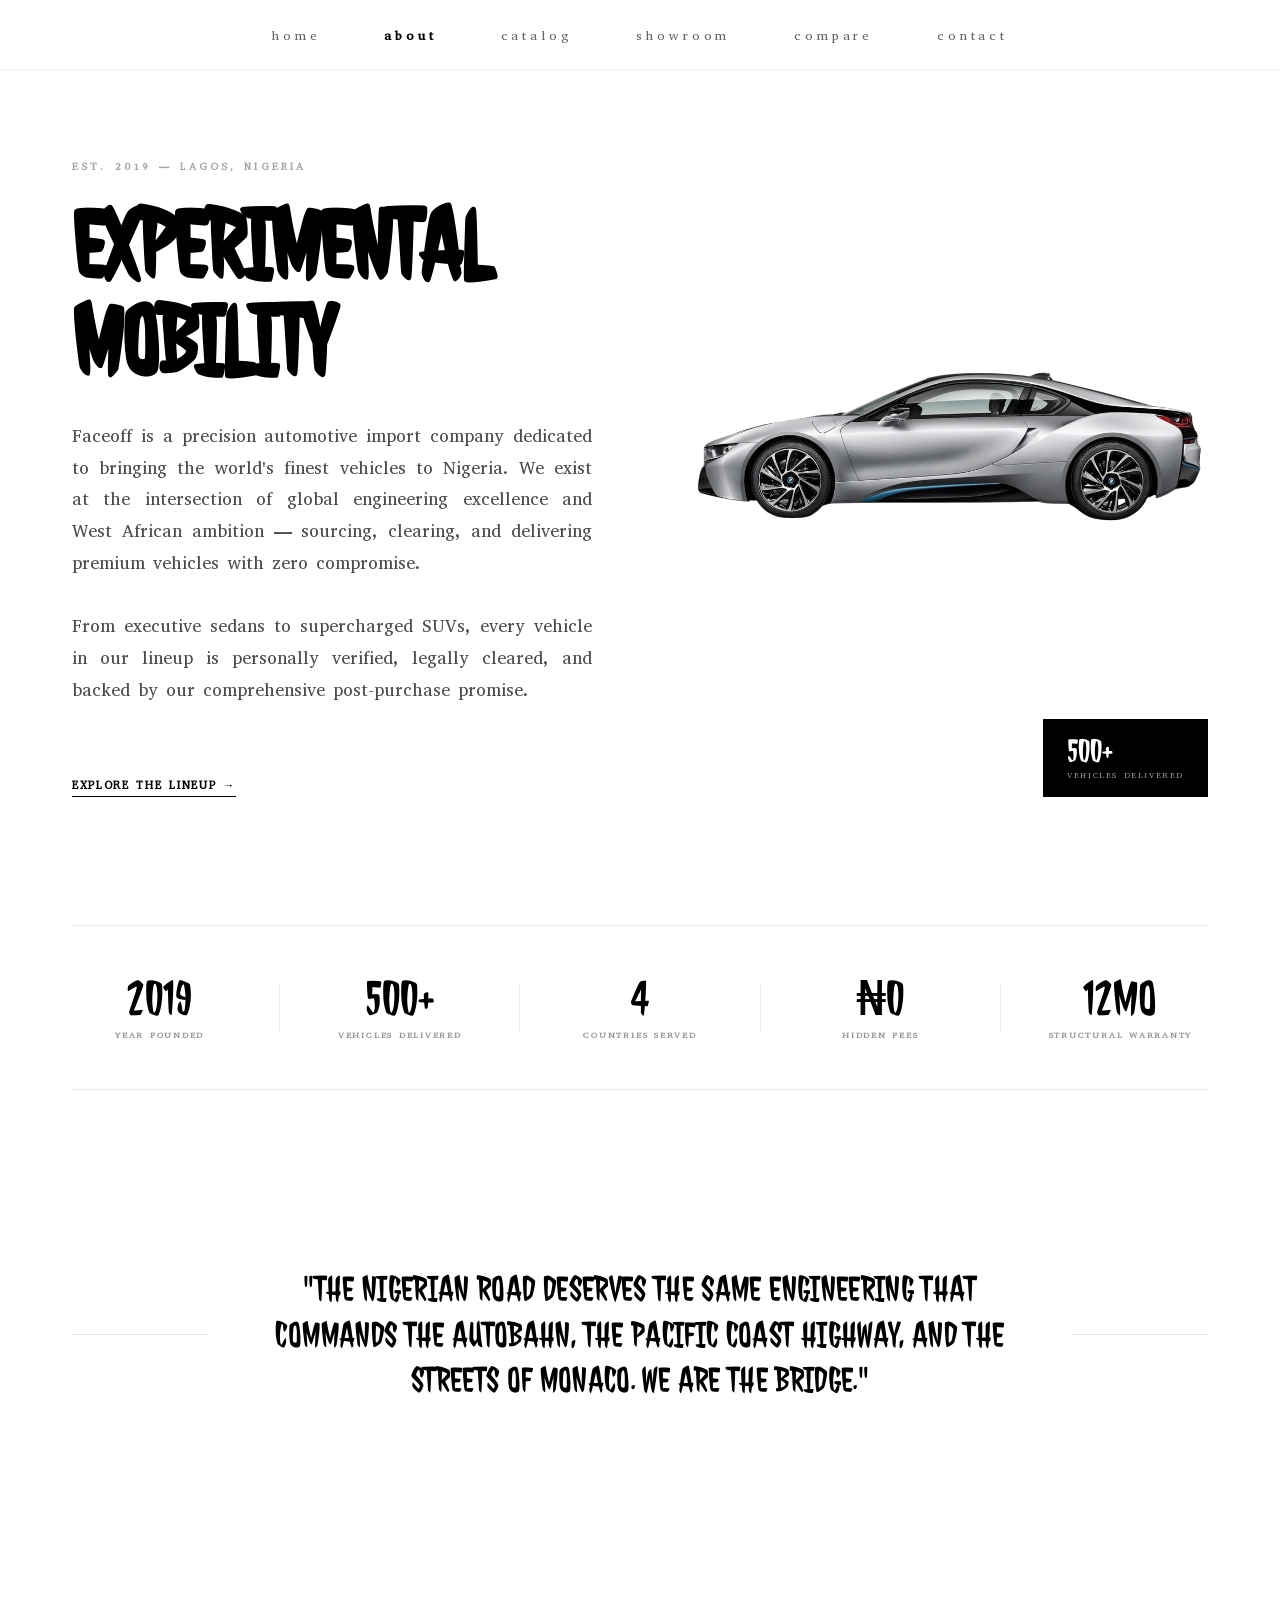
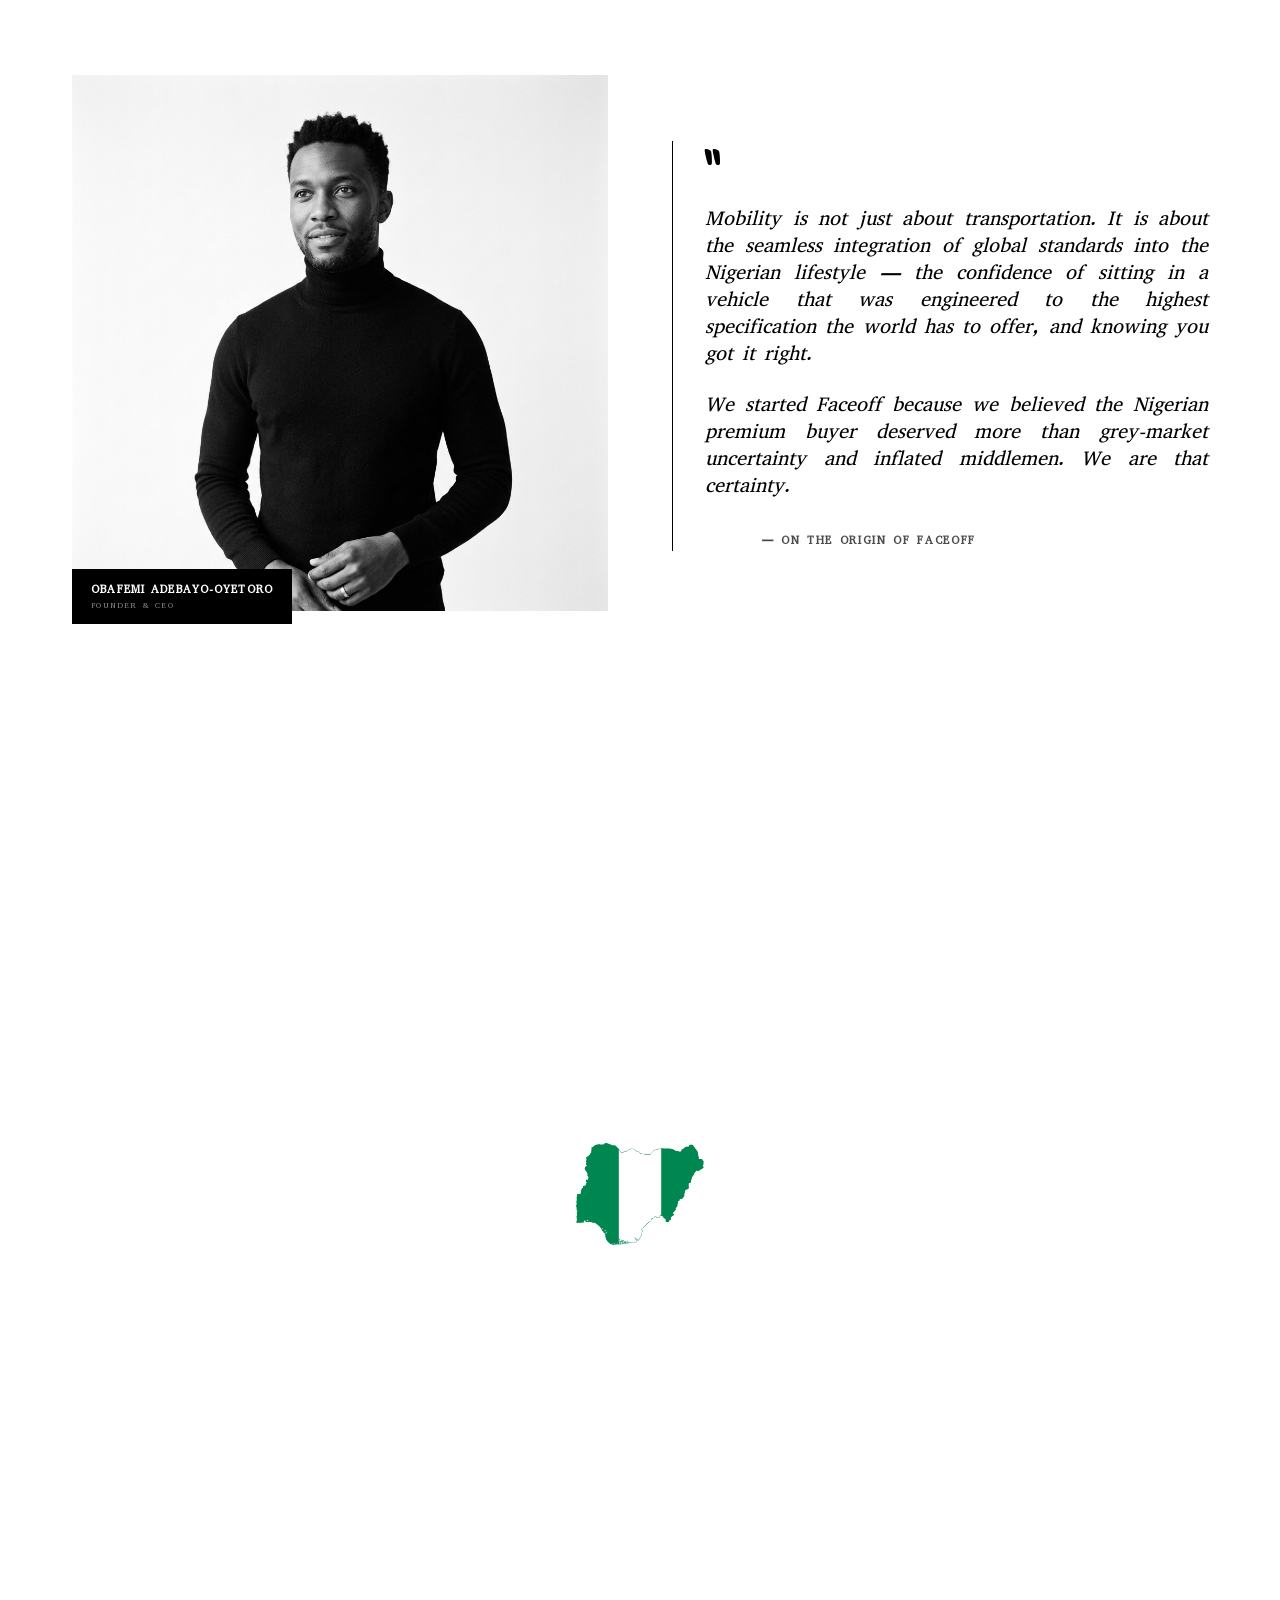
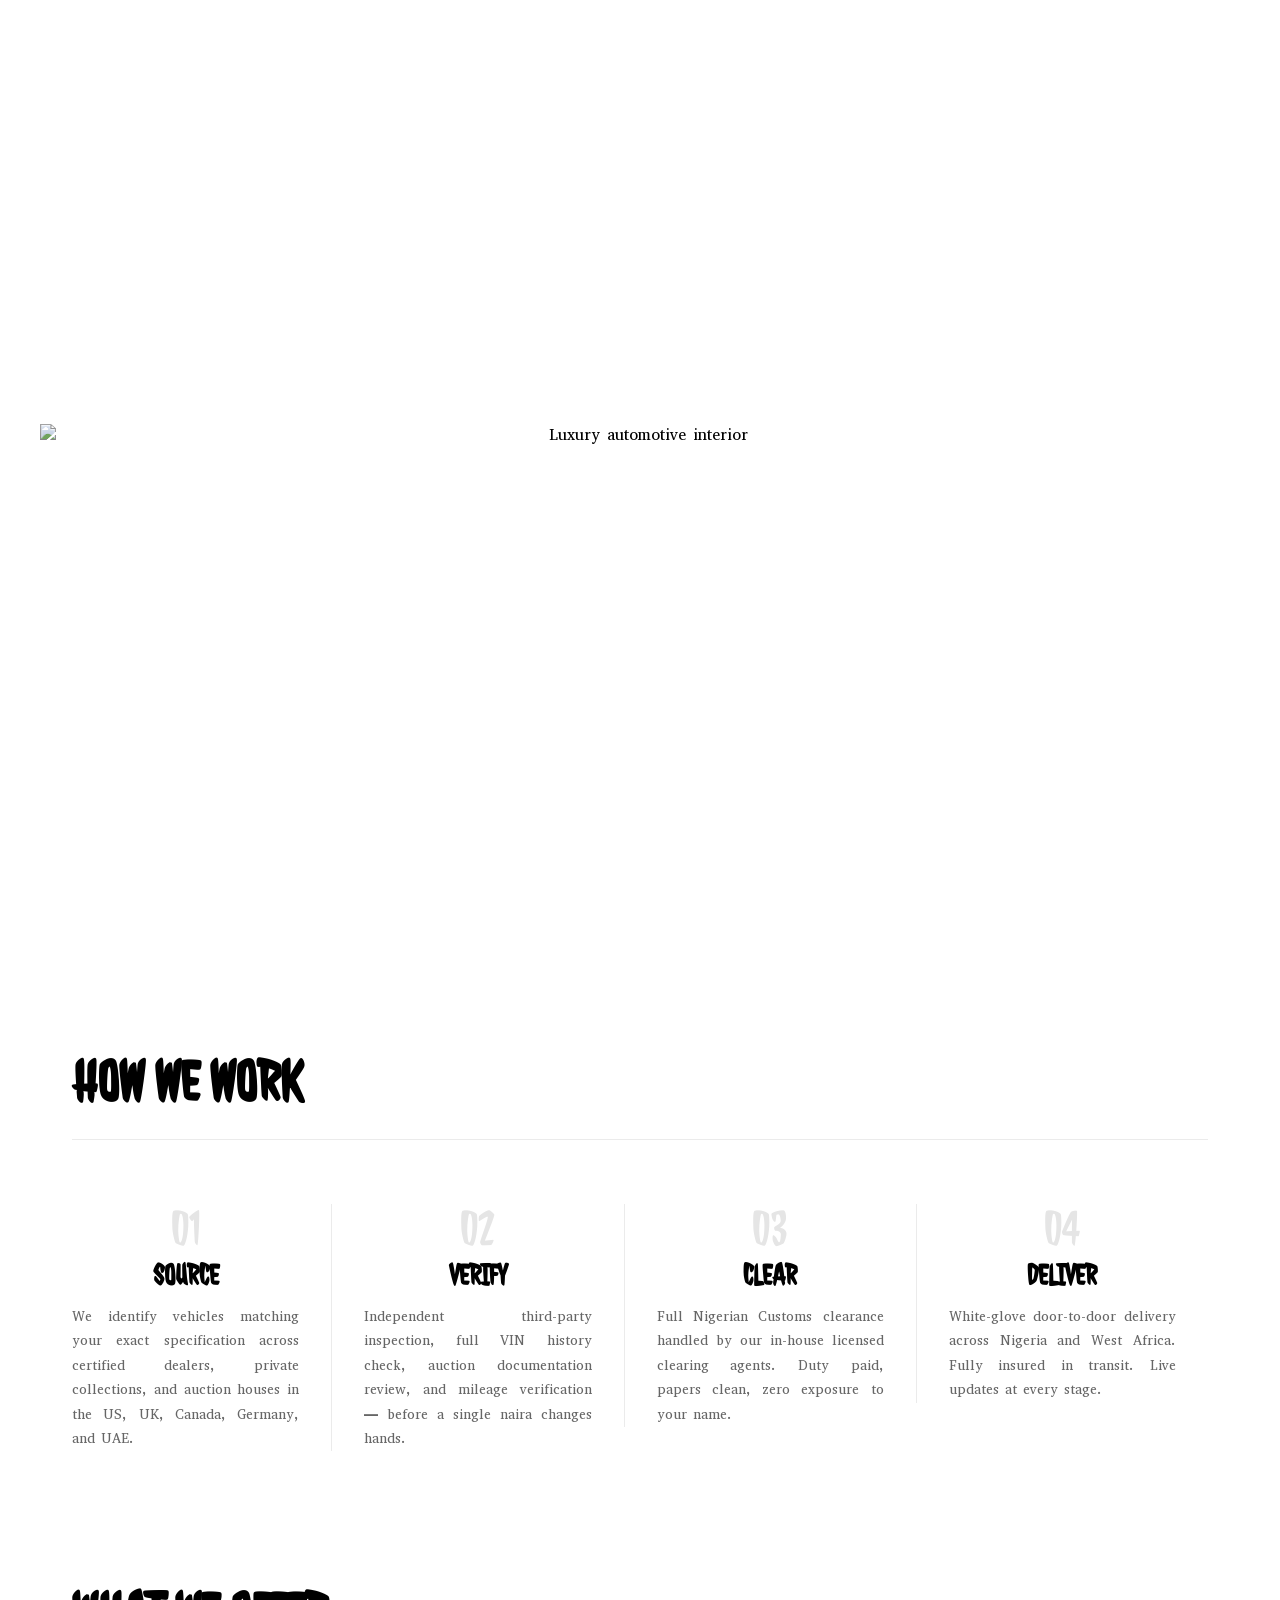
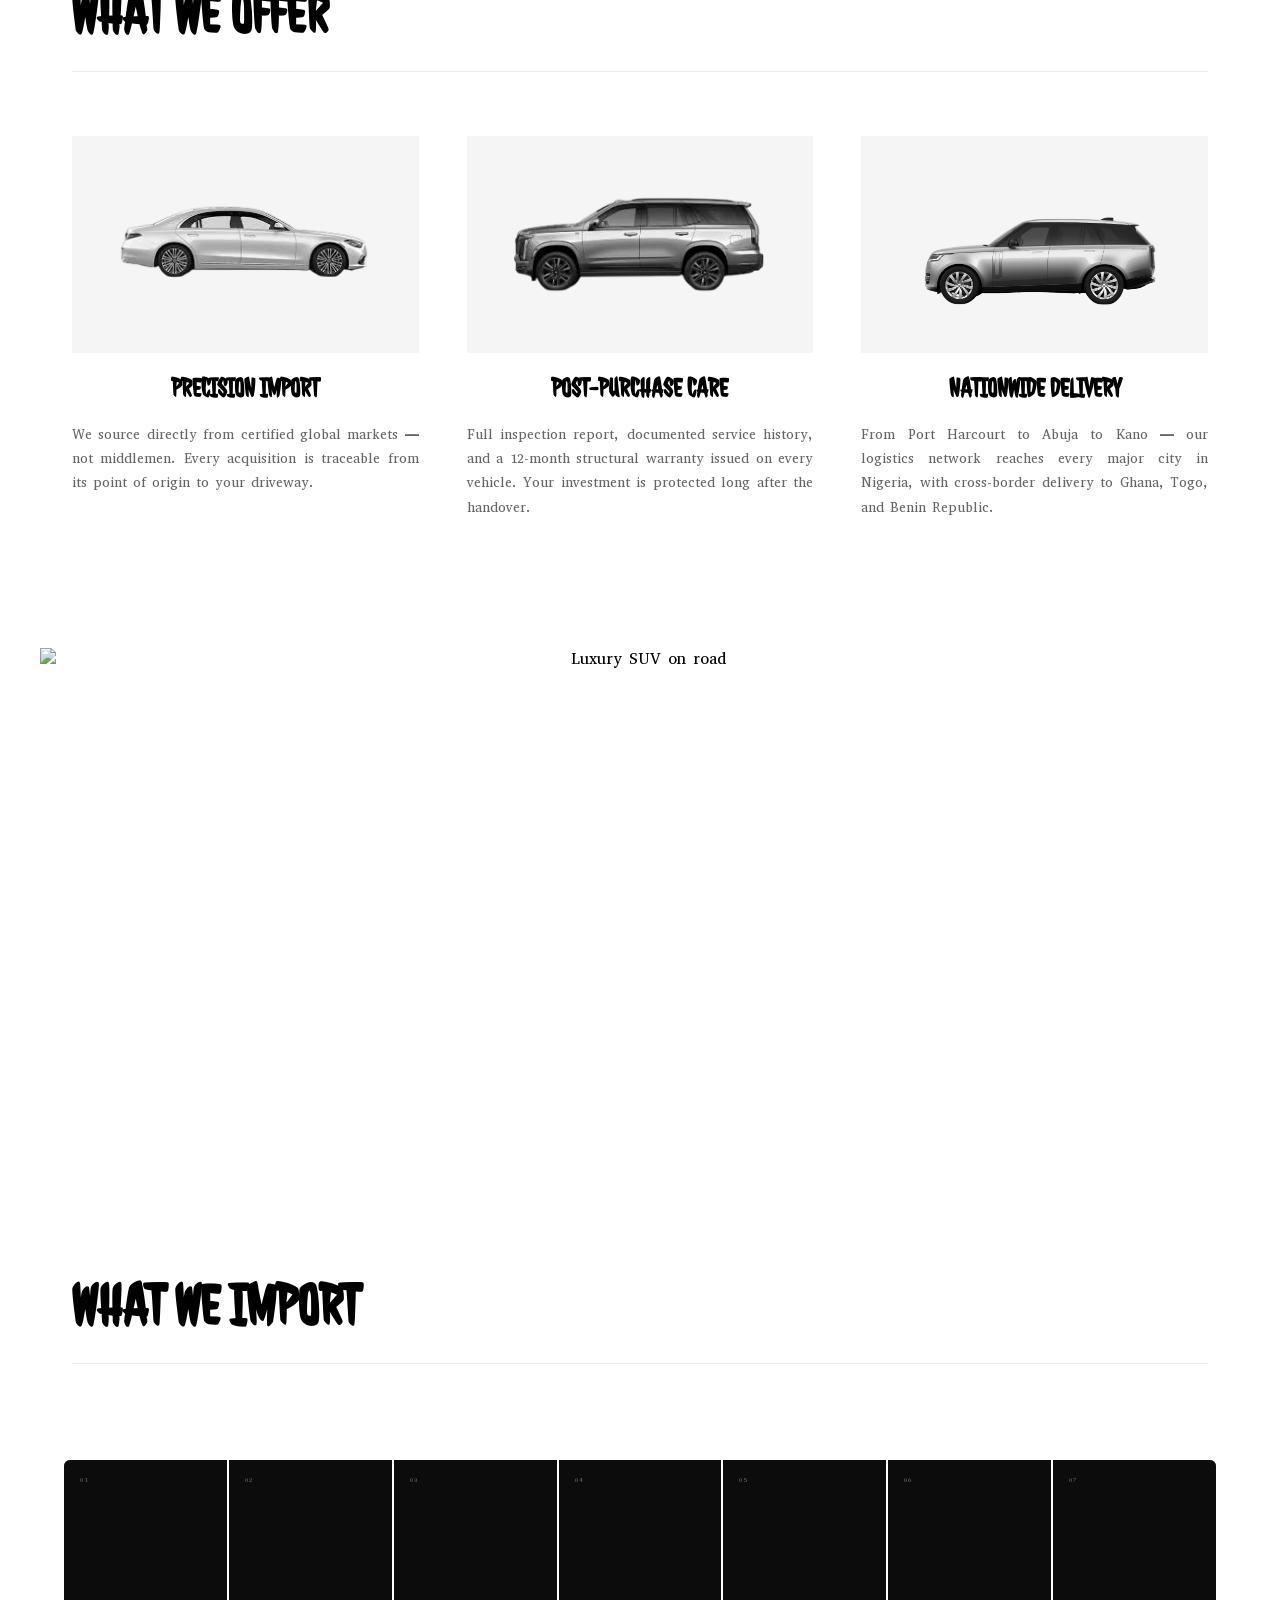
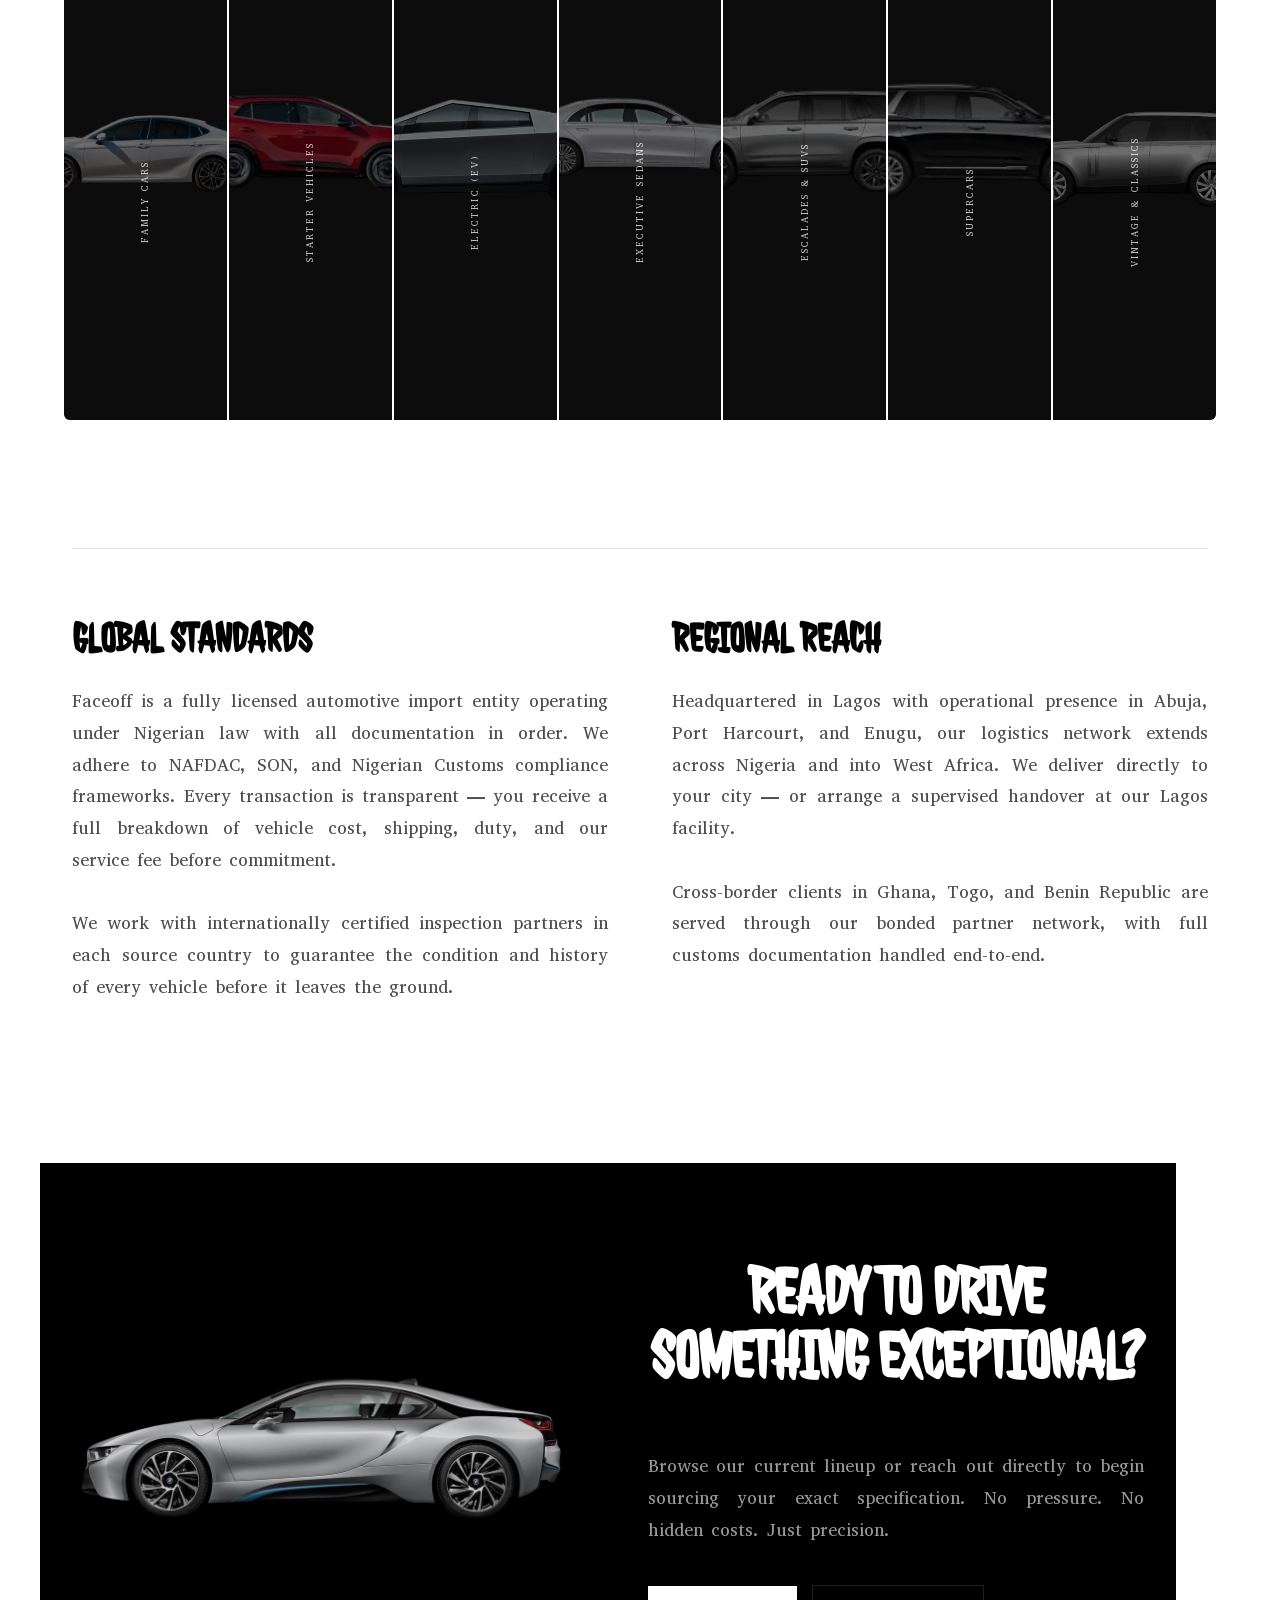
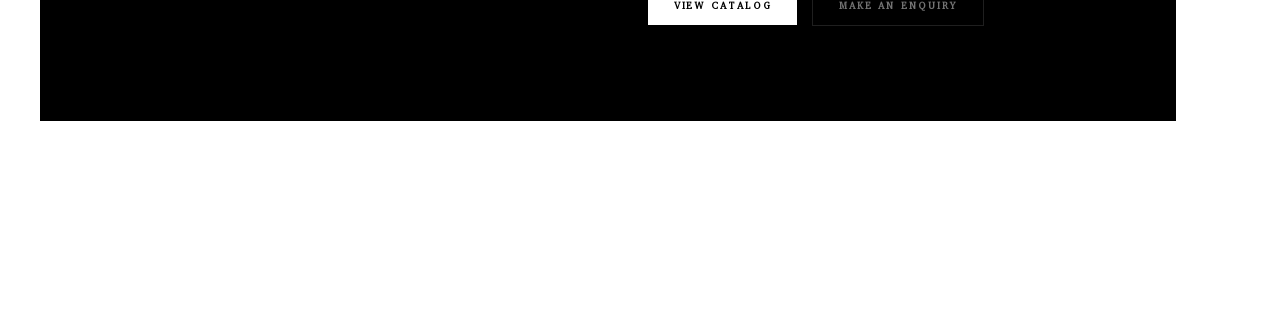
==== commit dd82343e: "feat(about): enhance category accordion functionality for mobile responsiveness" ====
--- a/about.html
+++ b/about.html
@@ -193,11 +193,14 @@
         </section>
 
         <!-- Vehicle Categories -->
+        <section class="about-section">
+            <h2 class="about-section-title">What We Import</h2>
+        </section>
+
         <section class="about-section about-section--full">
-            <h2 class="about-section-title">What We Import</h2>
             <div class="cat-accordion">
 
-                <div class="cat-panel" style="--cat-bg: url('assets/camry2025hybrid.png')">
+                <div class="cat-panel" style="background-image: url('assets/camry2025hybrid.png')">
                     <span class="cat-panel-num">01</span>
                     <span class="cat-panel-label">Family Cars</span>
                     <div class="cat-panel-content">
@@ -207,7 +210,7 @@
                     </div>
                 </div>
 
-                <div class="cat-panel" style="--cat-bg: url('assets/kia2023sportage.png')">
+                <div class="cat-panel" style="background-image: url('assets/kia2023sportage.png')">
                     <span class="cat-panel-num">02</span>
                     <span class="cat-panel-label">Starter Vehicles</span>
                     <div class="cat-panel-content">
@@ -217,7 +220,7 @@
                     </div>
                 </div>
 
-                <div class="cat-panel" style="--cat-bg: url('assets/cybertruck.png')">
+                <div class="cat-panel" style="background-image: url('assets/cybertruck.png')">
                     <span class="cat-panel-num">03</span>
                     <span class="cat-panel-label">Electric (EV)</span>
                     <div class="cat-panel-content">
@@ -227,7 +230,7 @@
                     </div>
                 </div>
 
-                <div class="cat-panel" style="--cat-bg: url('assets/mercedes2025sclass.png')">
+                <div class="cat-panel" style="background-image: url('assets/mercedes2025sclass.png')">
                     <span class="cat-panel-num">04</span>
                     <span class="cat-panel-label">Executive Sedans</span>
                     <div class="cat-panel-content">
@@ -237,7 +240,7 @@
                     </div>
                 </div>
 
-                <div class="cat-panel" style="--cat-bg: url('assets/escalade2025.png')">
+                <div class="cat-panel" style="background-image: url('assets/escalade2025.png')">
                     <span class="cat-panel-num">05</span>
                     <span class="cat-panel-label">Escalades &amp; SUVs</span>
                     <div class="cat-panel-content">
@@ -247,7 +250,7 @@
                     </div>
                 </div>
 
-                <div class="cat-panel" style="--cat-bg: url('assets/_2026cadillac.png')">
+                <div class="cat-panel" style="background-image: url('assets/_2026cadillac.png')">
                     <span class="cat-panel-num">06</span>
                     <span class="cat-panel-label">Supercars</span>
                     <div class="cat-panel-content">
@@ -257,7 +260,7 @@
                     </div>
                 </div>
 
-                <div class="cat-panel" style="--cat-bg: url('assets/2024RangeRover.png')">
+                <div class="cat-panel" style="background-image: url('assets/2024RangeRover.png')">
                     <span class="cat-panel-num">07</span>
                     <span class="cat-panel-label">Vintage &amp; Classics</span>
                     <div class="cat-panel-content">
--- a/css/index.css
+++ b/css/index.css
@@ -1546,22 +1546,28 @@
 
 /* Categories Rich */
 /* ── Category accordion ── */
-.about-section--full { padding-left: 0; padding-right: 0; }
+.about-section--full {
+    width: 100%;
+    margin-top: -6rem;
+    overflow: visible;
+}
 
 .cat-accordion {
     display: flex;
+    width: 90vw;
     height: 560px;
     gap: 2px;
     overflow: hidden;
-    border-radius: 8px;
+    border-radius: 6px;
 }
 
 .cat-panel {
     position: relative;
     flex: 1;
-    background-image: var(--cat-bg);
     background-size: 200%;
-    background-position: center;
+    background-position: center center;
+    background-repeat: no-repeat;
+    background-color: #1a1a1a;
     overflow: hidden;
     cursor: pointer;
     transition: flex 0.55s cubic-bezier(0.4, 0, 0.2, 1),
@@ -1579,7 +1585,7 @@
 
 .cat-panel:hover {
     flex: 5;
-    background-size: 120%;
+    background-size: 130%;
 }
 
 .cat-panel:hover::before {
@@ -1599,13 +1605,13 @@
 
 .cat-panel-label {
     position: absolute;
-    bottom: 2rem;
+    bottom: 38%;
     left: 50%;
     transform: translateX(-50%) rotate(-90deg);
     transform-origin: center center;
     white-space: nowrap;
     font-family: var(--font-nav);
-    font-size: 0.42rem;
+    font-size: 0.58rem;
     letter-spacing: 0.22em;
     text-transform: uppercase;
     color: rgba(255,255,255,0.75);
@@ -3911,14 +3917,20 @@
     /* Services */
     .services-grid           { grid-template-columns: 1fr; gap: 2rem; }
     .service-heading         { font-size: 1.3rem; }
-    /* Categories accordion */
-    .cat-accordion           { height: 70vw; flex-direction: column; border-radius: 6px; }
-    .cat-panel               { flex: 1; background-size: cover; }
-    .cat-panel:hover         { flex: 3; background-size: cover; }
-    .cat-panel-label         { writing-mode: horizontal-tb; transform: none; bottom: auto; top: 50%; left: 1rem; transform: translateY(-50%); font-size: 0.5rem; }
-    .cat-panel:hover .cat-panel-label { opacity: 0; }
-    .cat-panel-title         { font-size: 1.2rem; }
-    .cat-panel-desc          { font-size: 0.65rem; }
+    /* Categories accordion — mobile tap-to-expand */
+    .about-section--full     { margin-top: -2rem; }
+    .cat-accordion           { flex-direction: column; height: auto; border-radius: 8px; gap: 3px; }
+    .cat-panel               { flex: none; height: 56px; background-size: cover; background-position: center; transition: height 0.45s cubic-bezier(0.4,0,0.2,1), background-size 0.45s ease; }
+    .cat-panel               { flex: none; height: 56px; background-size: cover; background-position: center; transition: height 0.45s cubic-bezier(0.4,0,0.2,1); }
+    .cat-panel.is-open       { height: 260px; background-size: 120%; }
+    .cat-panel:hover         { flex: none; background-size: cover; }
+    .cat-panel-num           { top: 50%; transform: translateY(-50%); font-size: 0.45rem; }
+    .cat-panel.is-open .cat-panel-num { top: 1rem; transform: none; }
+    .cat-panel-label         { writing-mode: horizontal-tb; transform: translateY(-50%); bottom: auto; top: 50%; left: 2.2rem; font-size: 0.52rem; letter-spacing: 0.2em; }
+    .cat-panel-content       { padding: 1.2rem 1.2rem 1.4rem; }
+    .cat-panel-title         { font-size: 1.3rem; margin-bottom: 0.3rem; }
+    .cat-panel-desc          { font-size: 0.62rem; max-width: none; margin-bottom: 0.6rem; }
+    .cat-panel-cta           { font-size: 0.44rem; }
     /* Standards */
     .standards-grid          { grid-template-columns: 1fr; gap: 2rem; }
     /* Full-bleed: remove negative margins on mobile */
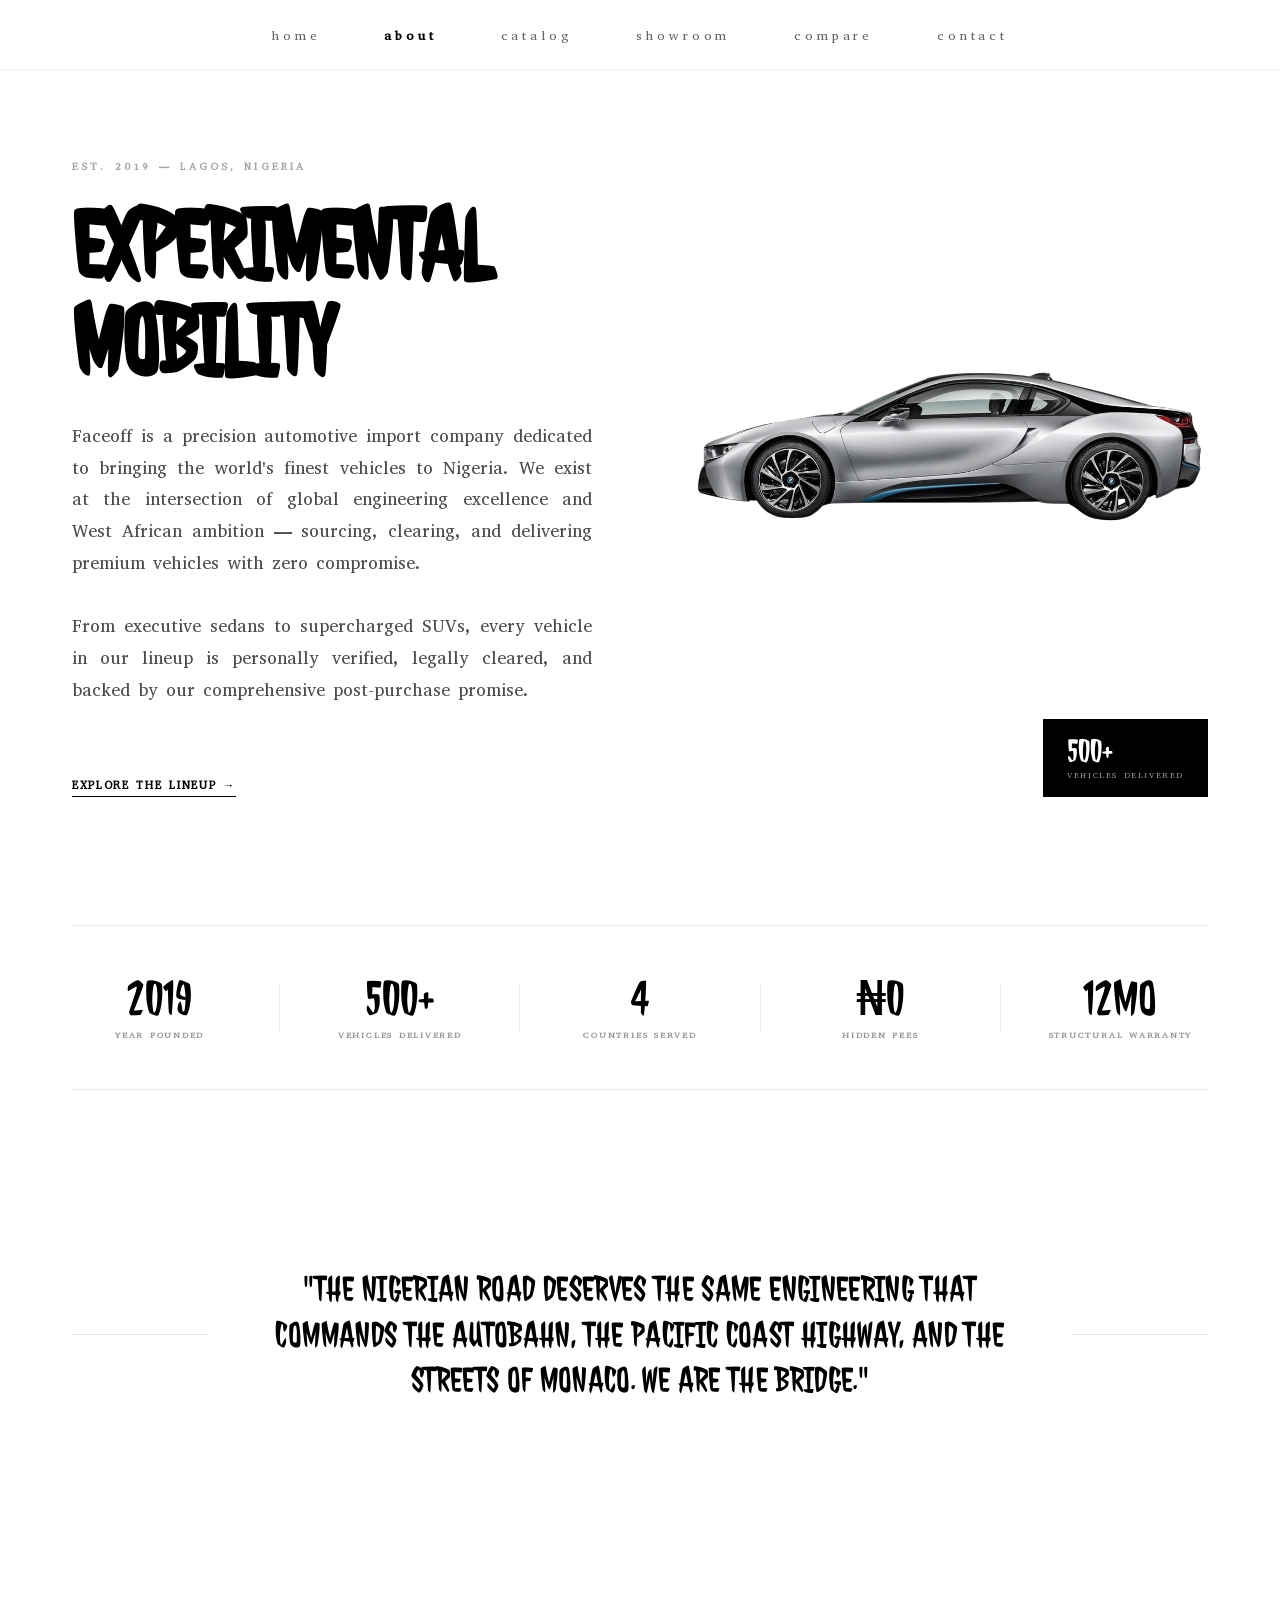
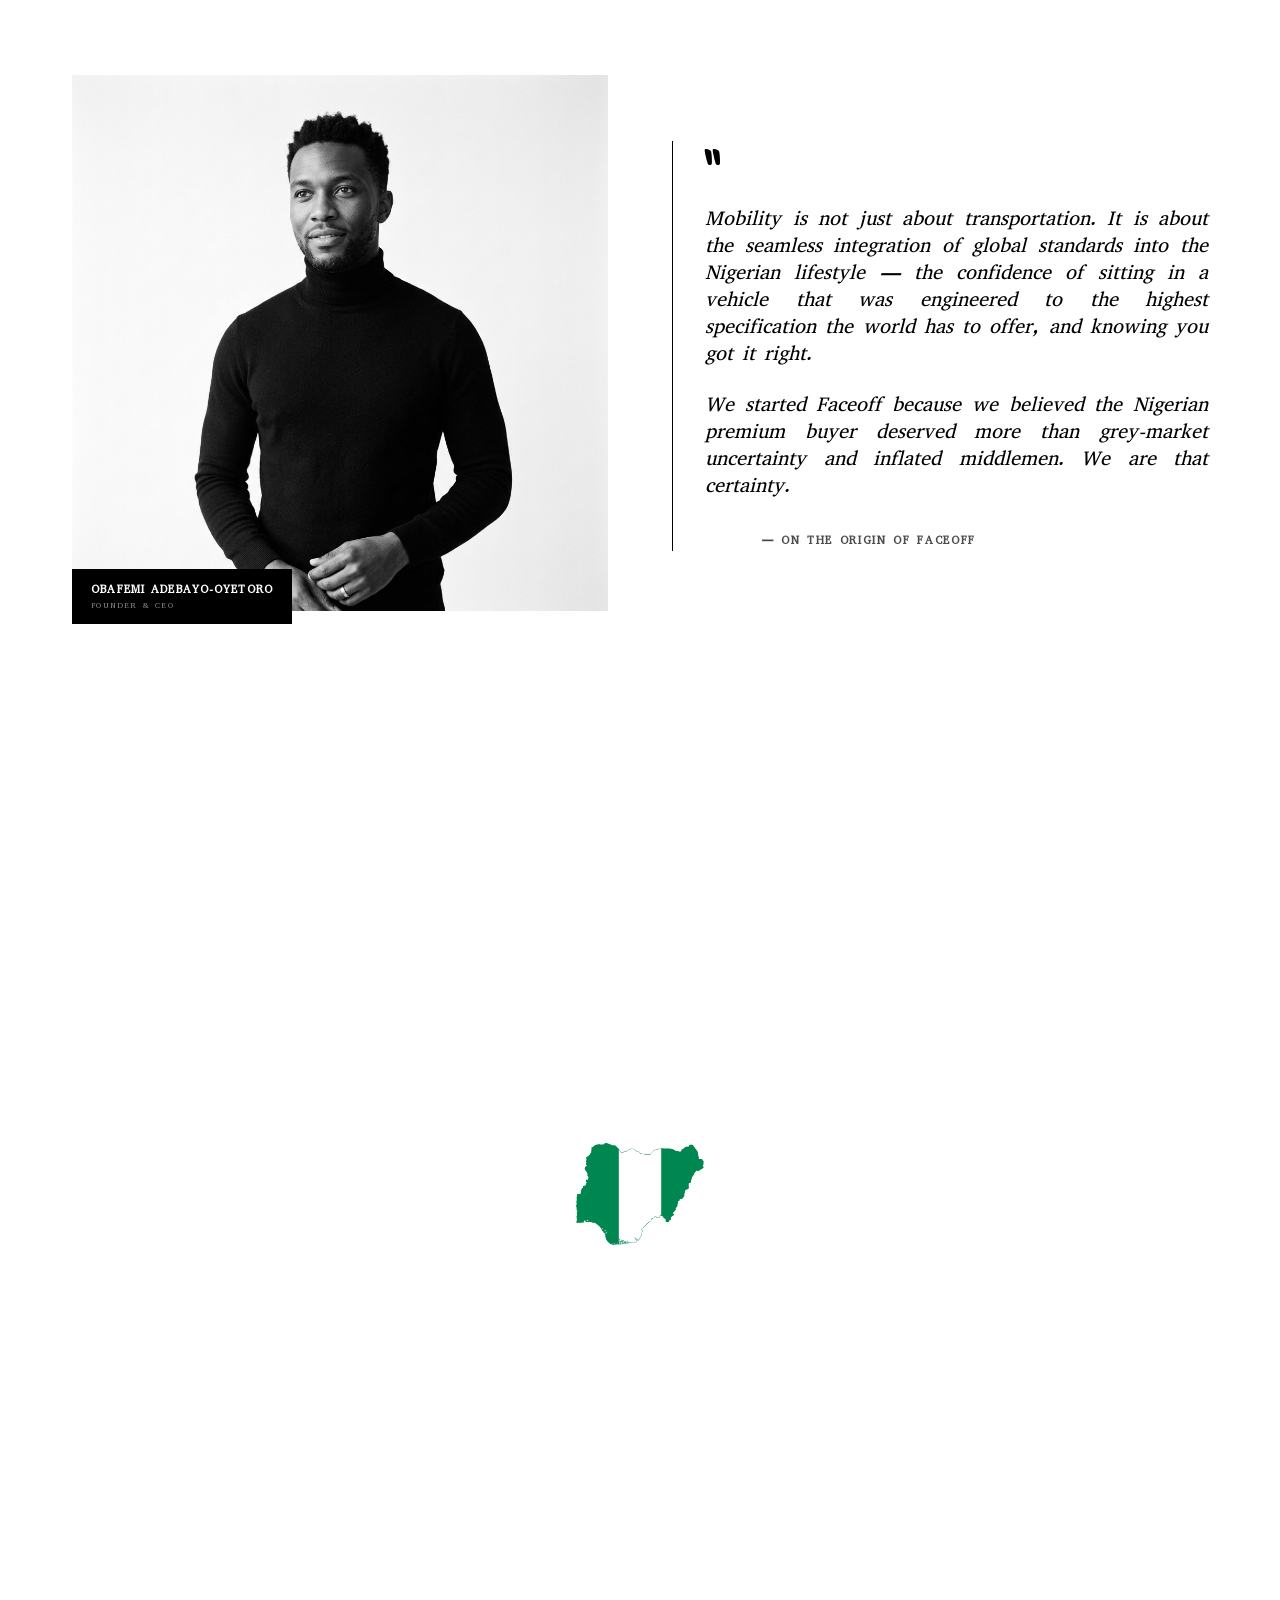
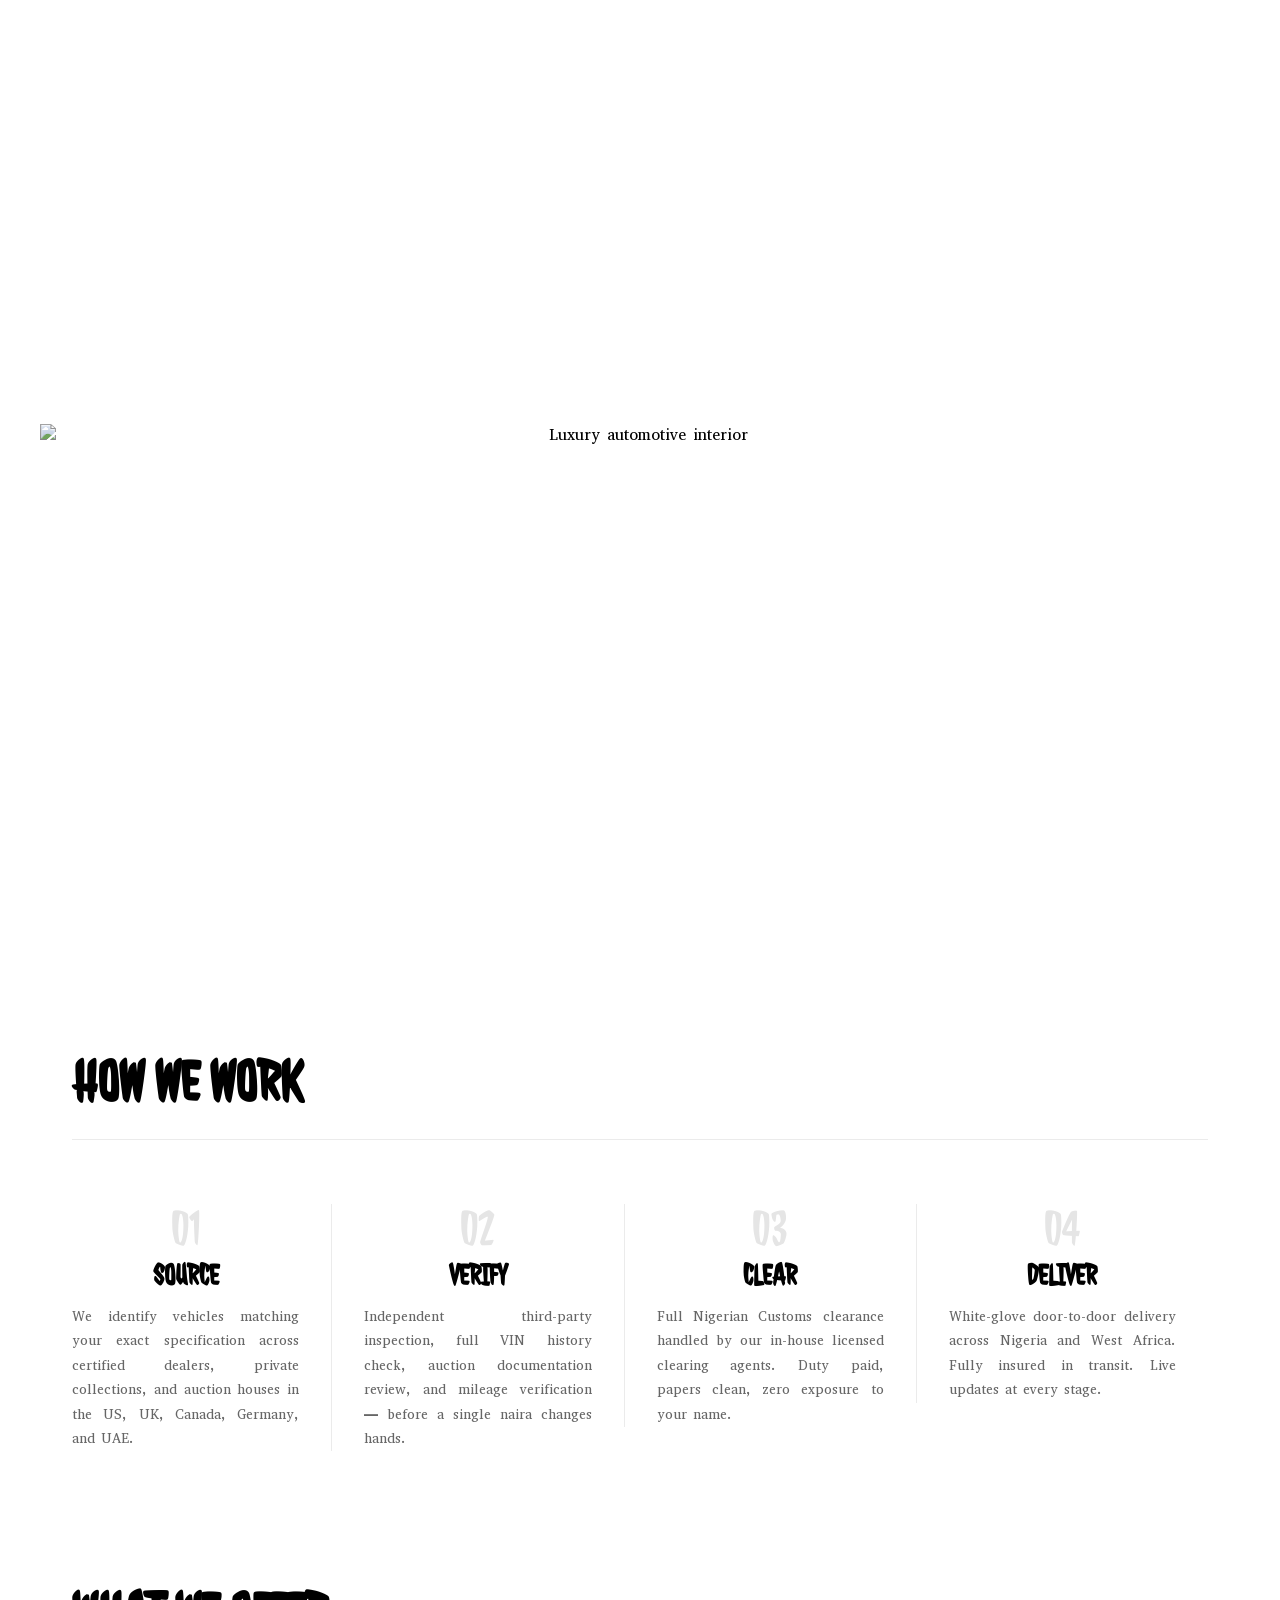
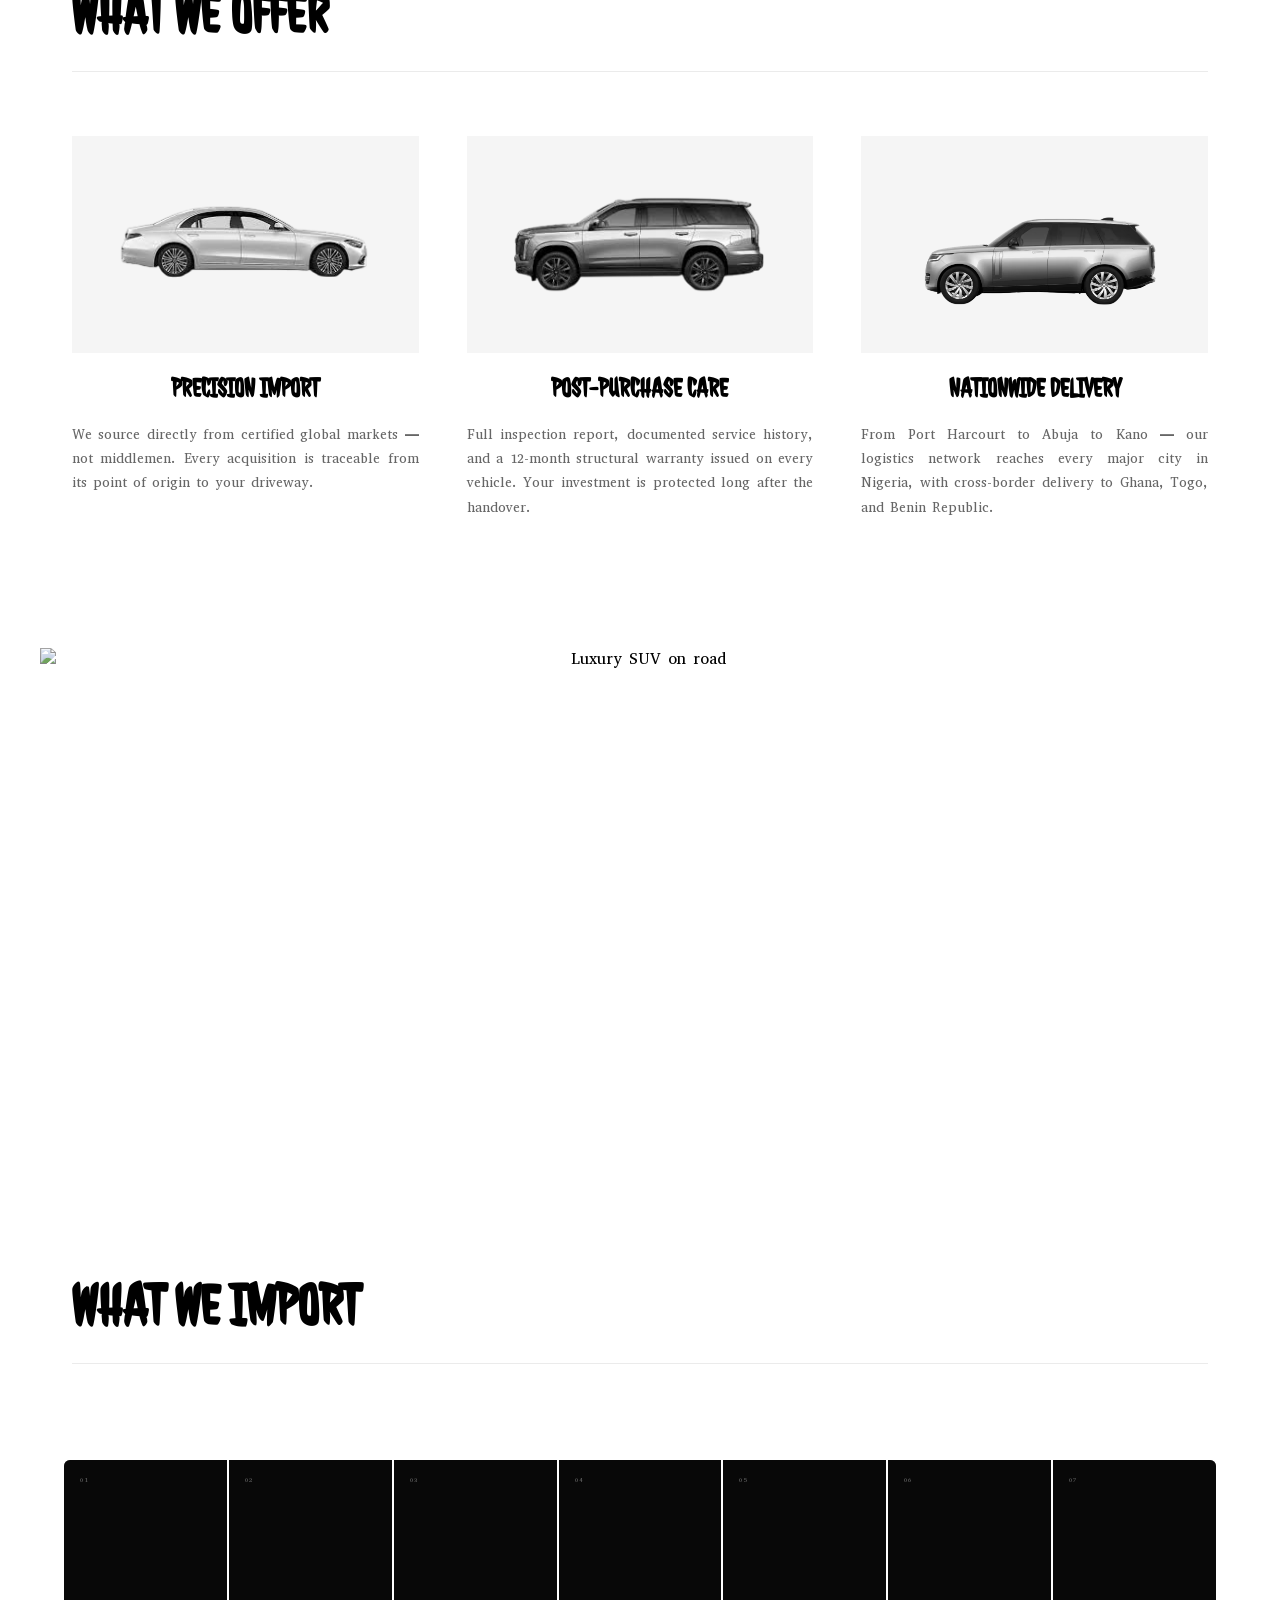
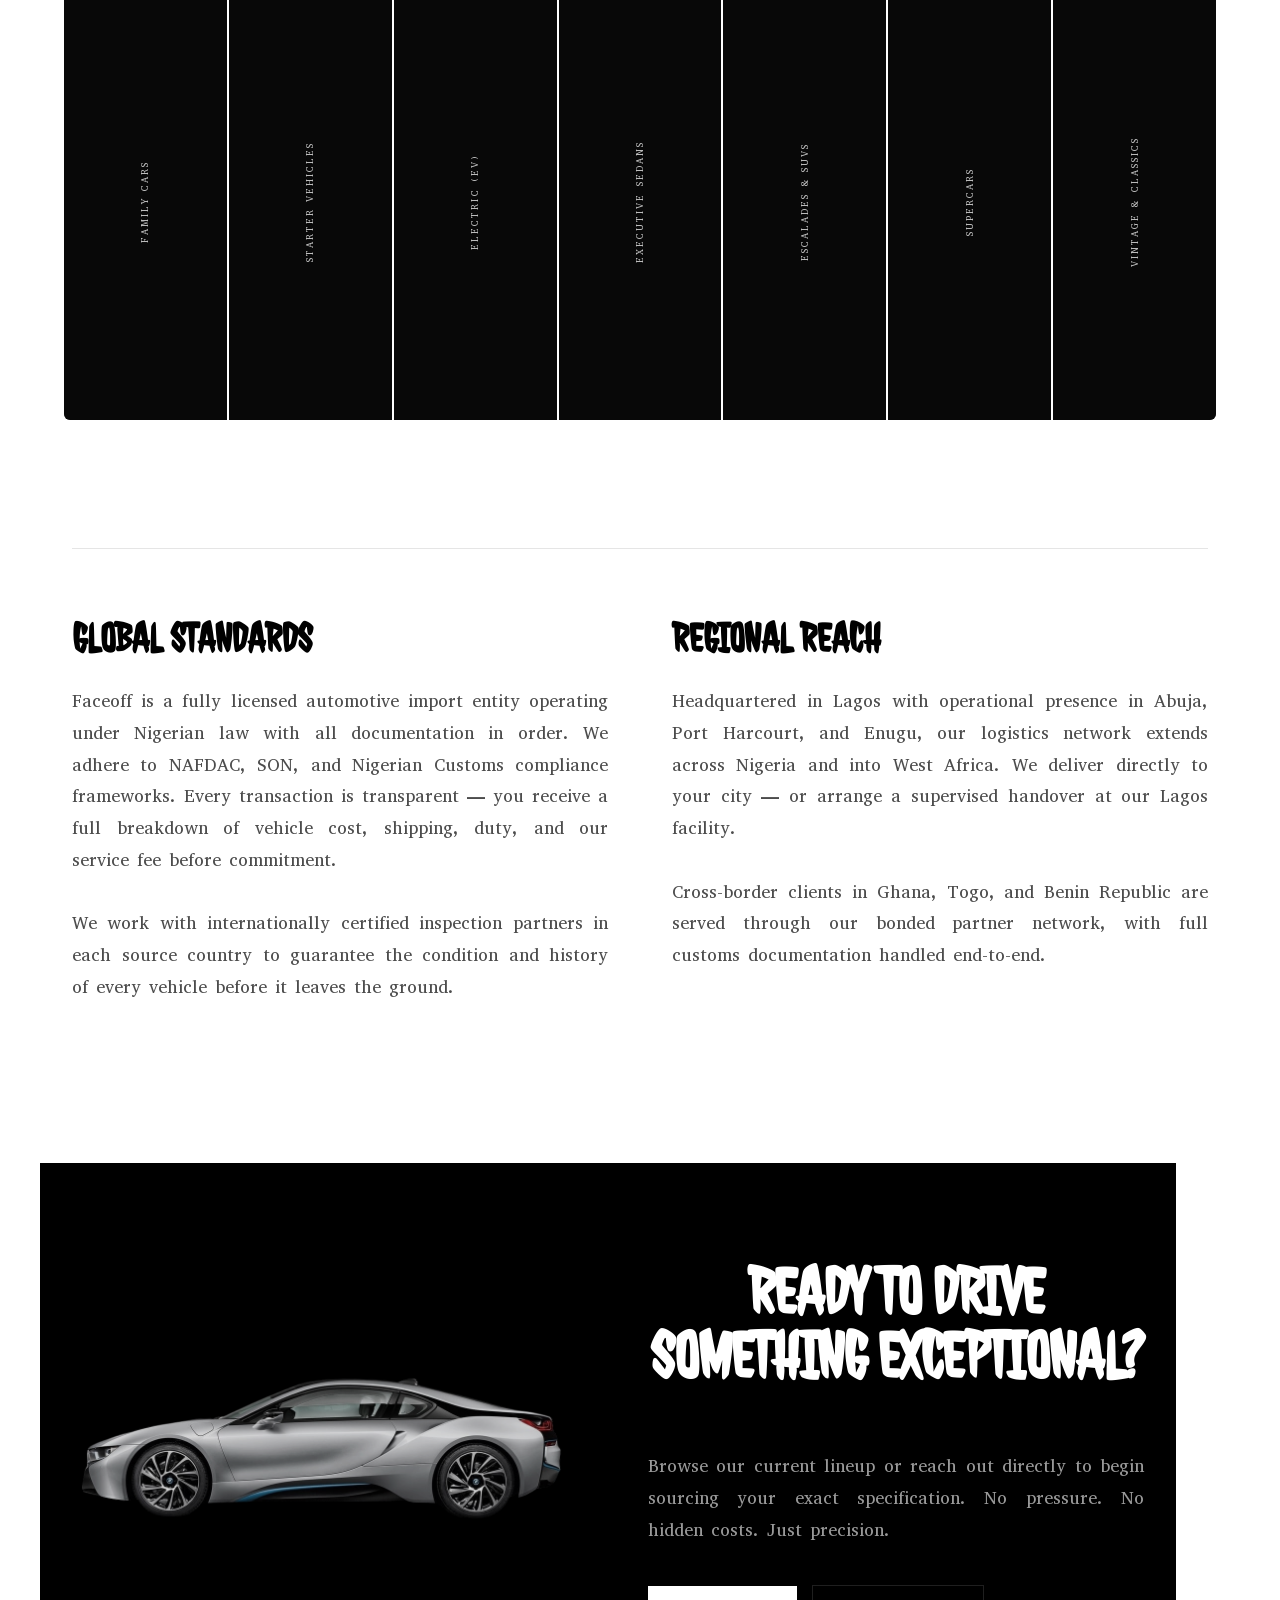
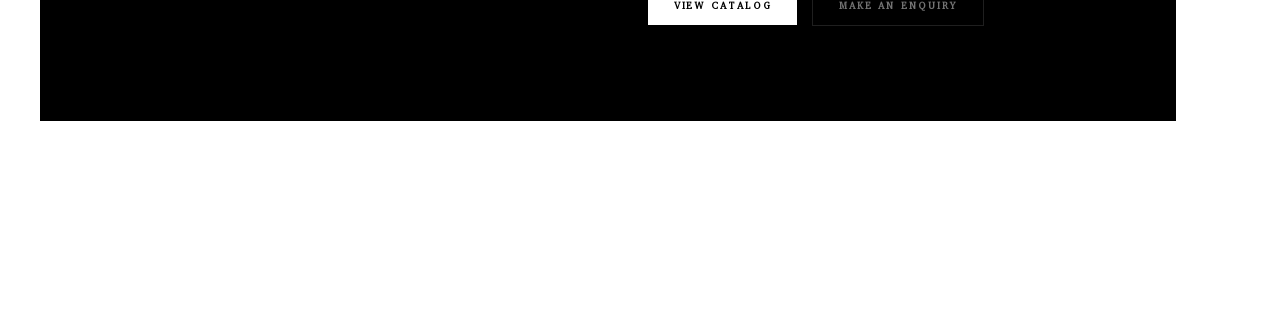
==== commit e4798a2e: "Add new video assets for supercars, SUVs, and vintage classics" ====
--- a/about.html
+++ b/about.html
@@ -200,7 +200,10 @@
         <section class="about-section about-section--full">
             <div class="cat-accordion">
 
-                <div class="cat-panel" style="background-image: url('assets/camry2025hybrid.png')">
+                <div class="cat-panel cat-panel--video">
+                    <video class="cat-panel-video" autoplay muted loop playsinline preload="none">
+                        <source src="assets/videos/family-cars.mp4" type="video/mp4">
+                    </video>
                     <span class="cat-panel-num">01</span>
                     <span class="cat-panel-label">Family Cars</span>
                     <div class="cat-panel-content">
@@ -210,7 +213,10 @@
                     </div>
                 </div>
 
-                <div class="cat-panel" style="background-image: url('assets/kia2023sportage.png')">
+                <div class="cat-panel cat-panel--video">
+                    <video class="cat-panel-video" autoplay muted loop playsinline preload="none">
+                        <source src="assets/videos/starter.mp4" type="video/mp4">
+                    </video>
                     <span class="cat-panel-num">02</span>
                     <span class="cat-panel-label">Starter Vehicles</span>
                     <div class="cat-panel-content">
@@ -220,7 +226,10 @@
                     </div>
                 </div>
 
-                <div class="cat-panel" style="background-image: url('assets/cybertruck.png')">
+                <div class="cat-panel cat-panel--video">
+                    <video class="cat-panel-video" autoplay muted loop playsinline preload="none">
+                        <source src="assets/videos/ev.mp4" type="video/mp4">
+                    </video>
                     <span class="cat-panel-num">03</span>
                     <span class="cat-panel-label">Electric (EV)</span>
                     <div class="cat-panel-content">
@@ -230,7 +239,10 @@
                     </div>
                 </div>
 
-                <div class="cat-panel" style="background-image: url('assets/mercedes2025sclass.png')">
+                <div class="cat-panel cat-panel--video">
+                    <video class="cat-panel-video" autoplay muted loop playsinline preload="none">
+                        <source src="assets/videos/executive-sedans.mp4" type="video/mp4">
+                    </video>
                     <span class="cat-panel-num">04</span>
                     <span class="cat-panel-label">Executive Sedans</span>
                     <div class="cat-panel-content">
@@ -240,7 +252,10 @@
                     </div>
                 </div>
 
-                <div class="cat-panel" style="background-image: url('assets/escalade2025.png')">
+                <div class="cat-panel cat-panel--video">
+                    <video class="cat-panel-video" autoplay muted loop playsinline preload="none">
+                        <source src="assets/videos/suv.mp4" type="video/mp4">
+                    </video>
                     <span class="cat-panel-num">05</span>
                     <span class="cat-panel-label">Escalades &amp; SUVs</span>
                     <div class="cat-panel-content">
@@ -250,7 +265,10 @@
                     </div>
                 </div>
 
-                <div class="cat-panel" style="background-image: url('assets/_2026cadillac.png')">
+                <div class="cat-panel cat-panel--video">
+                    <video class="cat-panel-video" autoplay muted loop playsinline preload="none">
+                        <source src="assets/videos/supercars.mp4" type="video/mp4">
+                    </video>
                     <span class="cat-panel-num">06</span>
                     <span class="cat-panel-label">Supercars</span>
                     <div class="cat-panel-content">
@@ -260,7 +278,10 @@
                     </div>
                 </div>
 
-                <div class="cat-panel" style="background-image: url('assets/2024RangeRover.png')">
+                <div class="cat-panel cat-panel--video">
+                    <video class="cat-panel-video" autoplay muted loop playsinline preload="none">
+                        <source src="assets/videos/vintage-classics.mp4" type="video/mp4">
+                    </video>
                     <span class="cat-panel-num">07</span>
                     <span class="cat-panel-label">Vintage &amp; Classics</span>
                     <div class="cat-panel-content">
--- a/css/index.css
+++ b/css/index.css
@@ -1590,6 +1590,16 @@
 
 .cat-panel:hover::before {
     background: linear-gradient(to top, rgba(0,0,0,0.85) 0%, rgba(0,0,0,0.25) 55%, rgba(0,0,0,0.1) 100%);
+}
+
+.cat-panel--video { background: #111; }
+.cat-panel-video {
+    position: absolute;
+    inset: 0;
+    width: 100%;
+    height: 100%;
+    object-fit: cover;
+    z-index: 0;
 }
 
 .cat-panel-num {
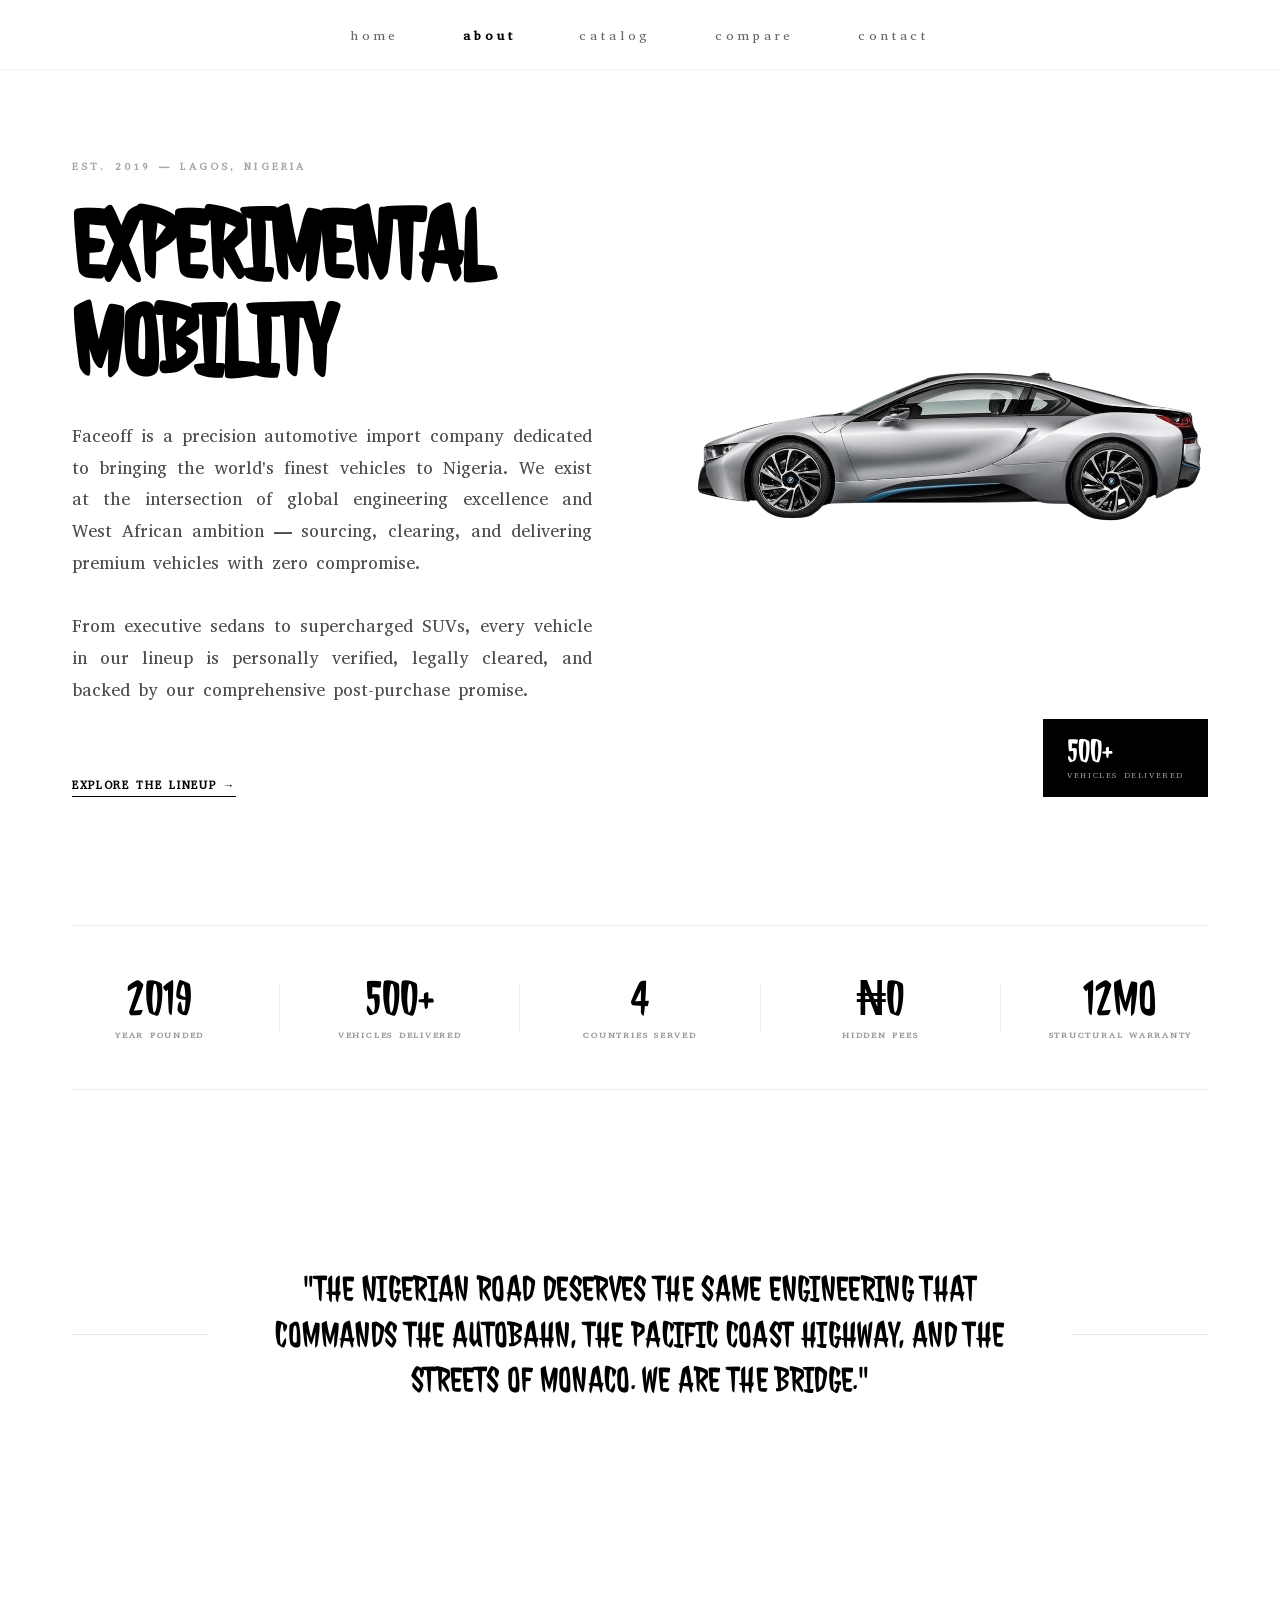
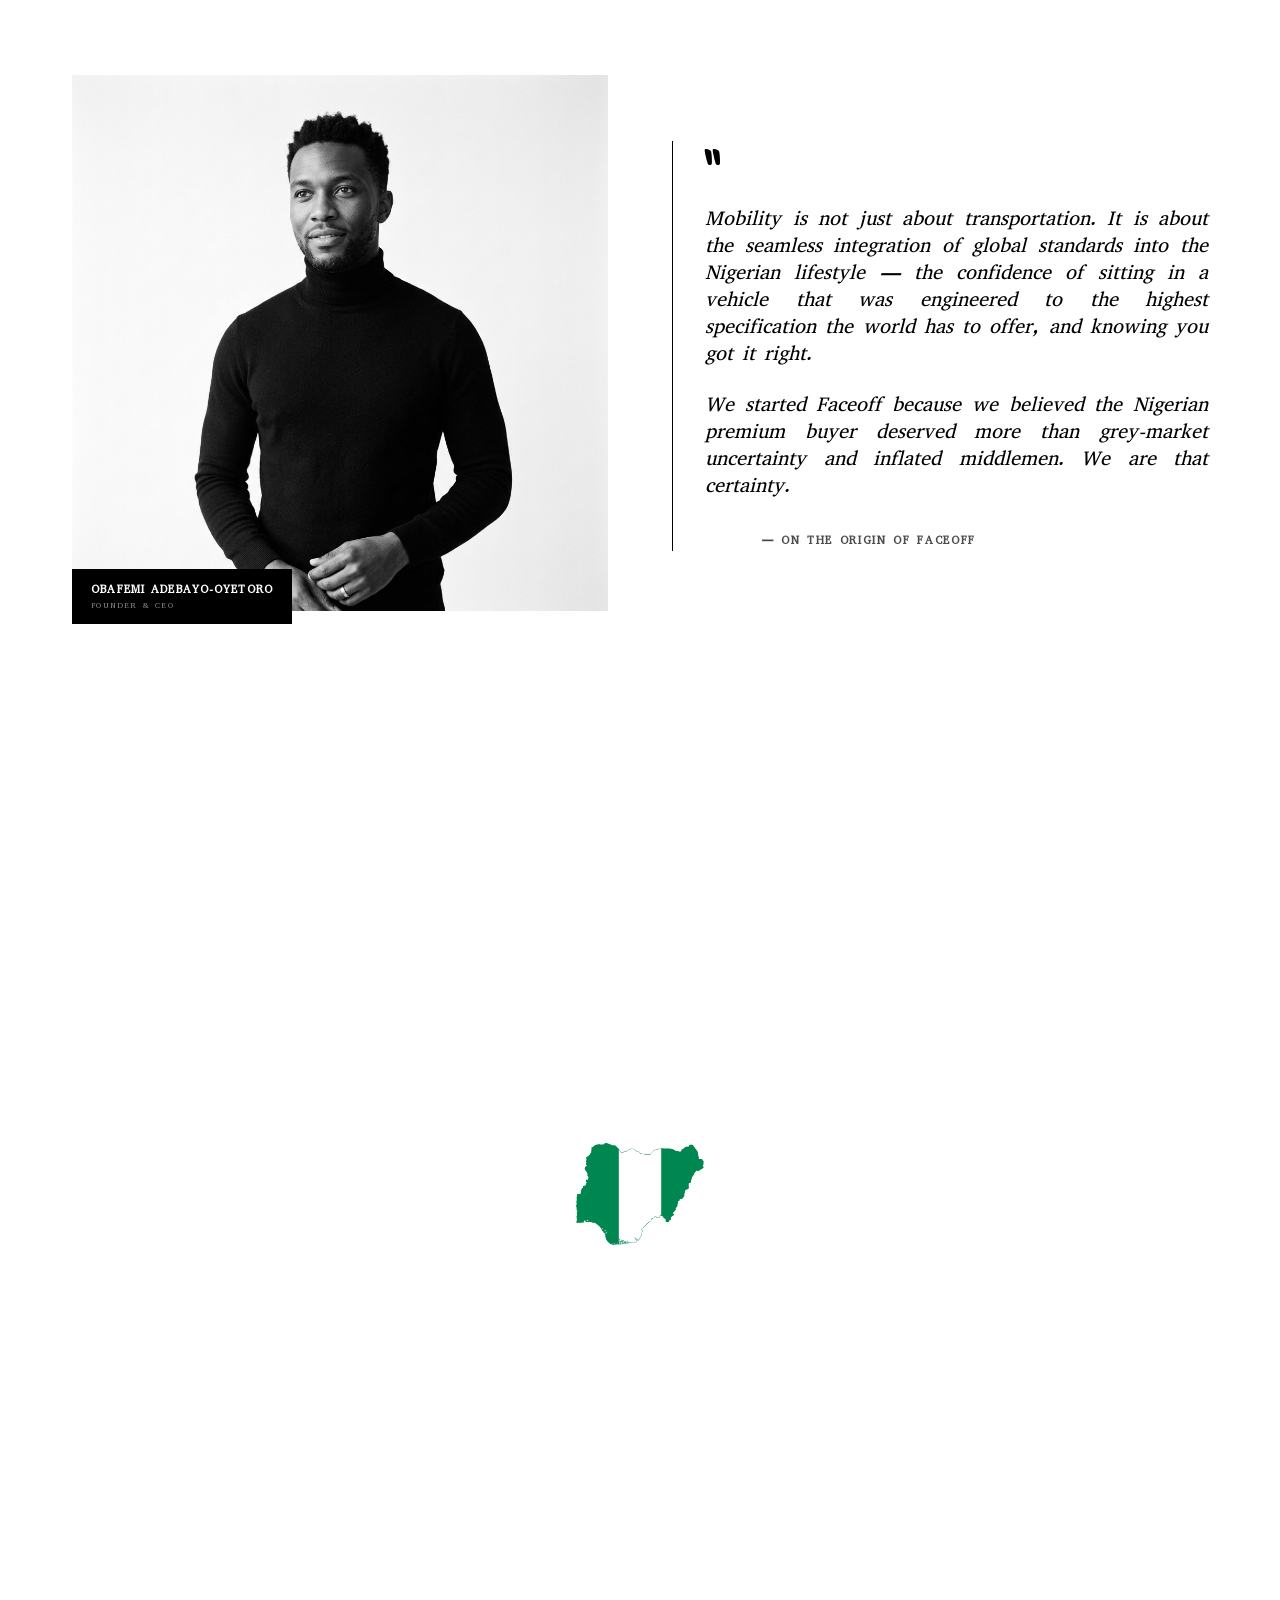
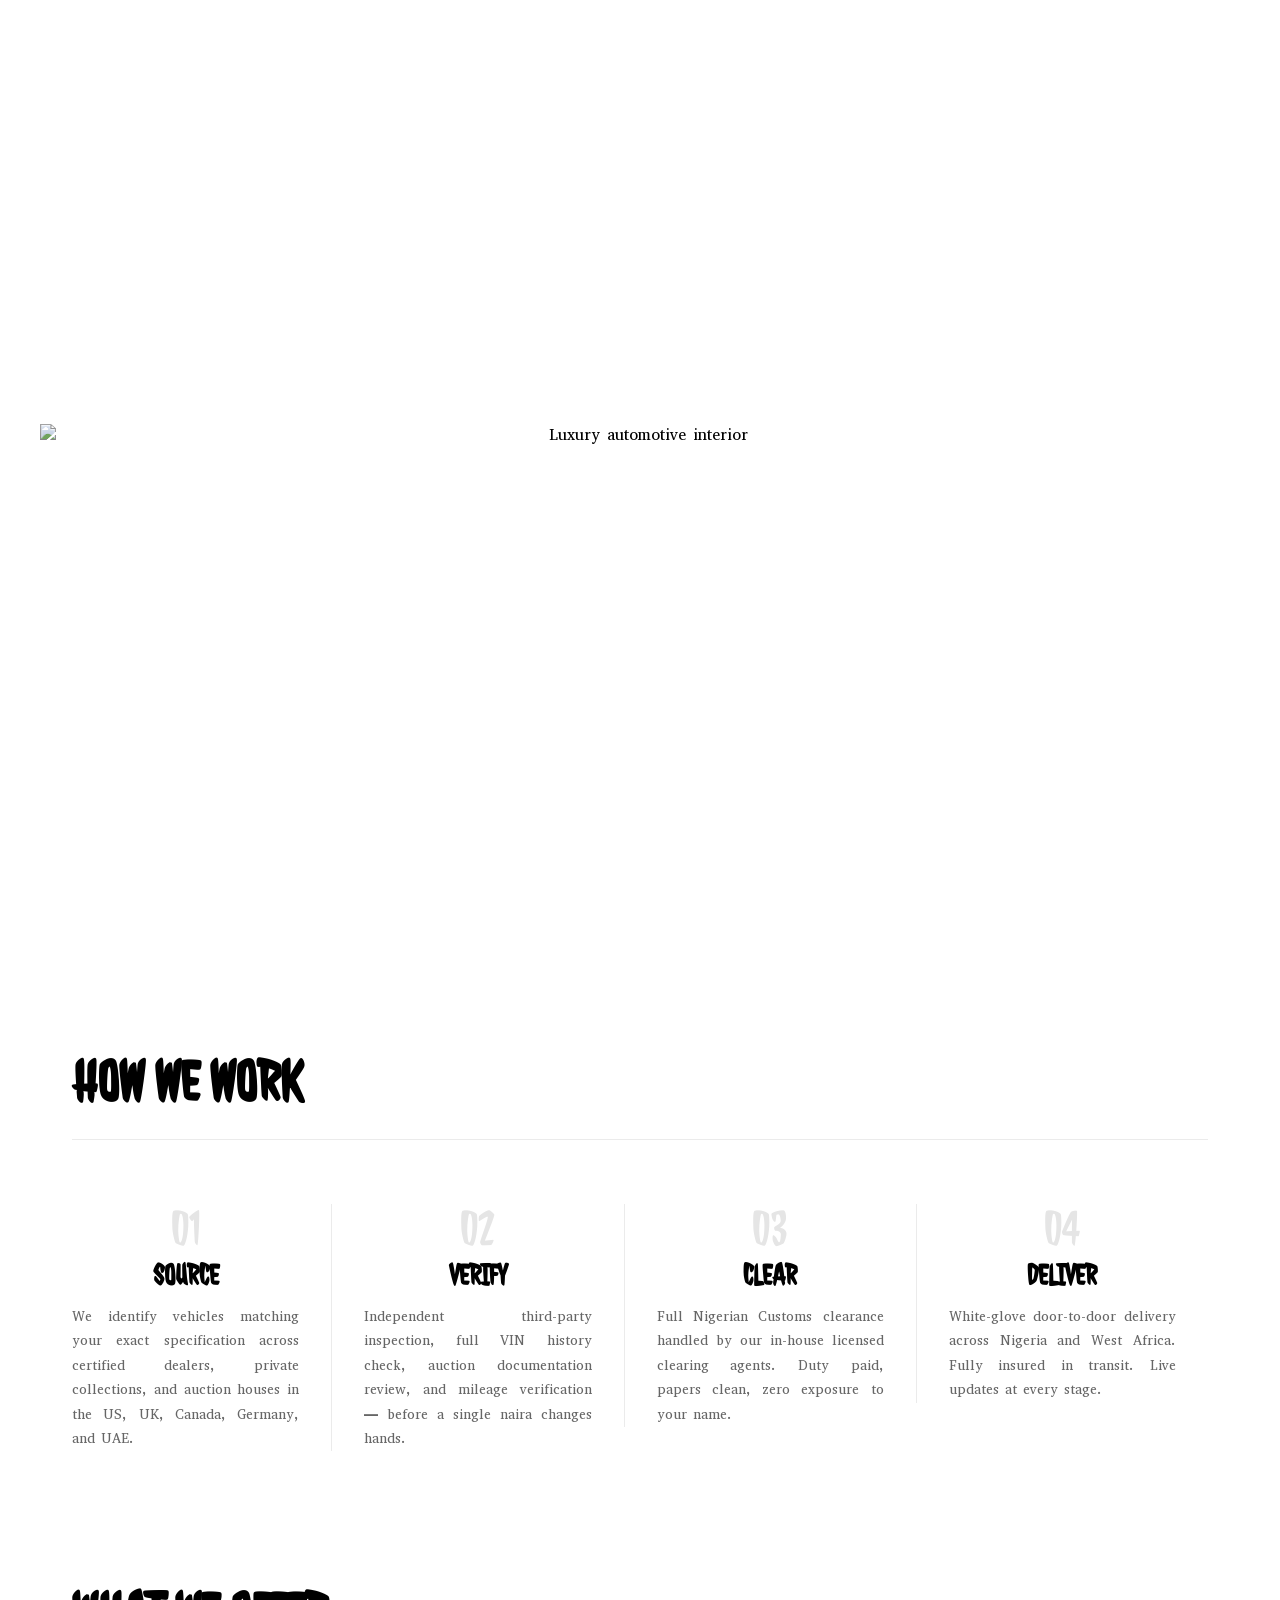
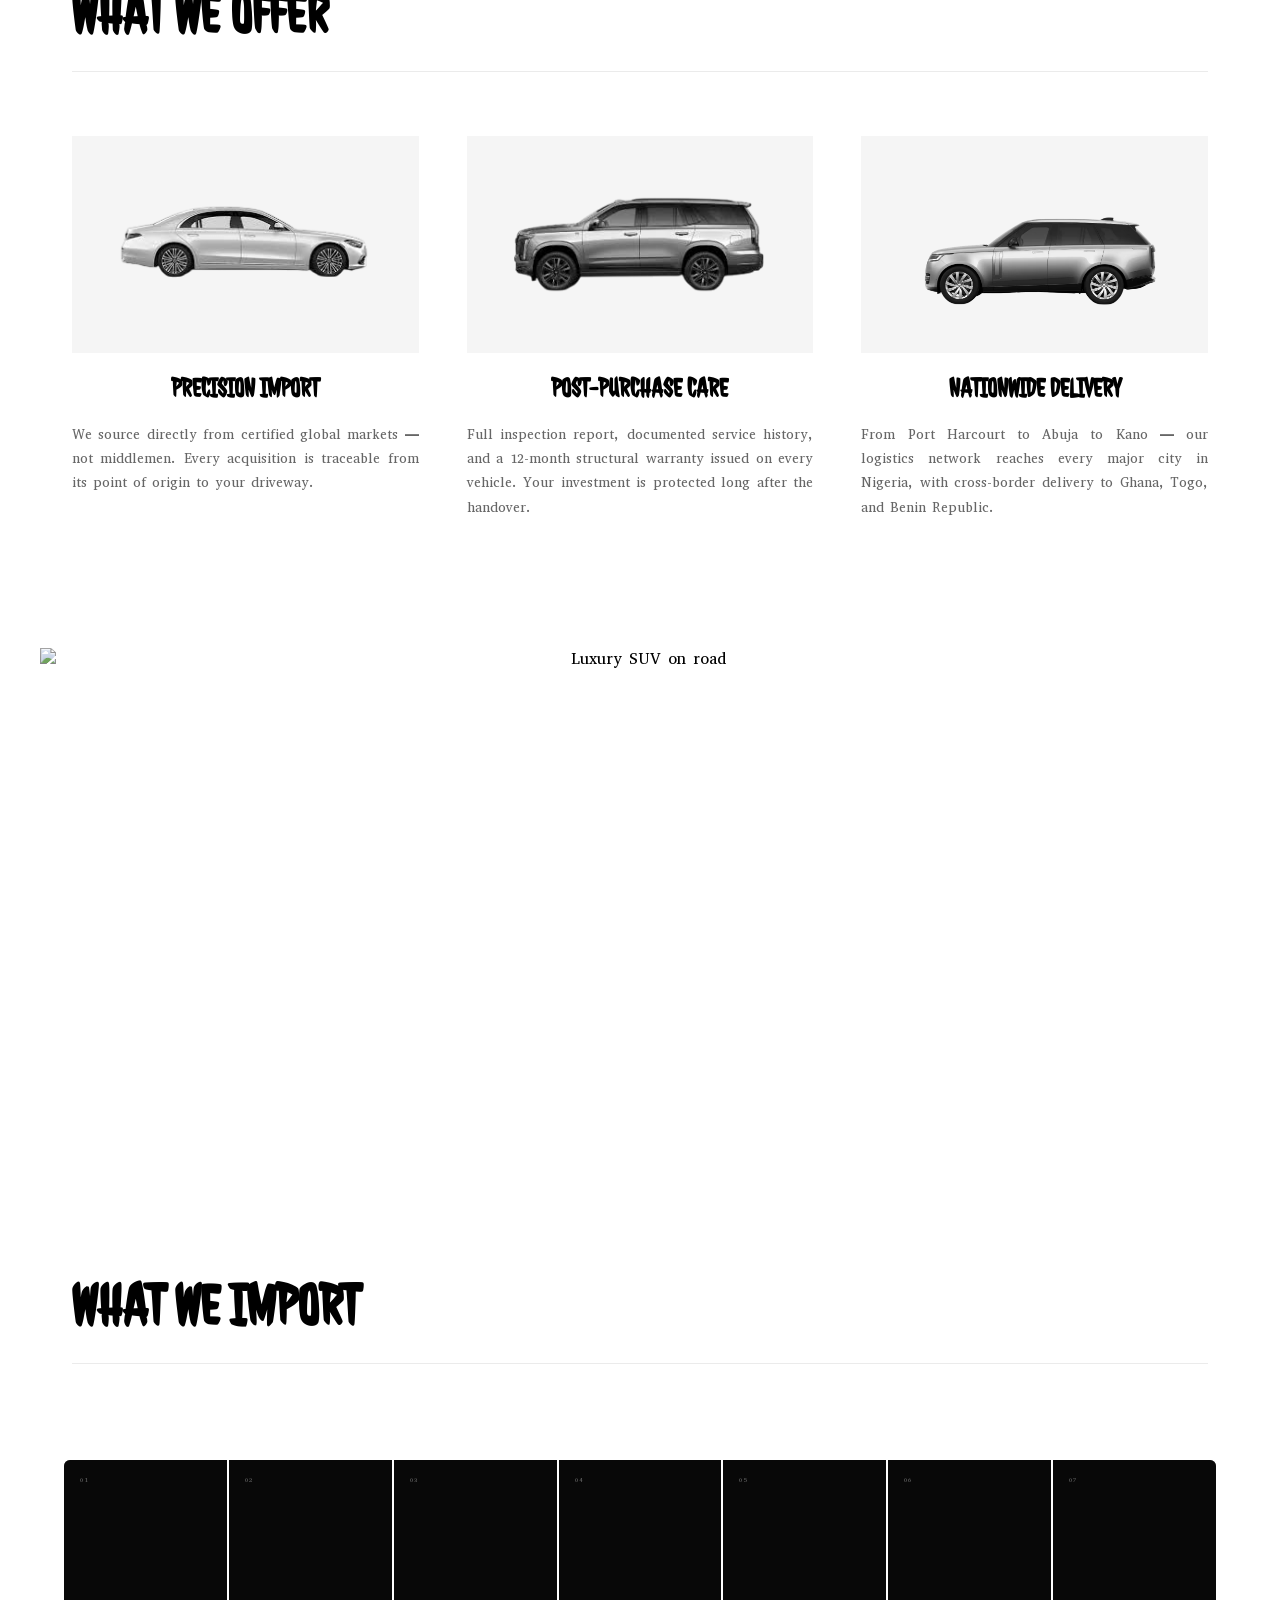
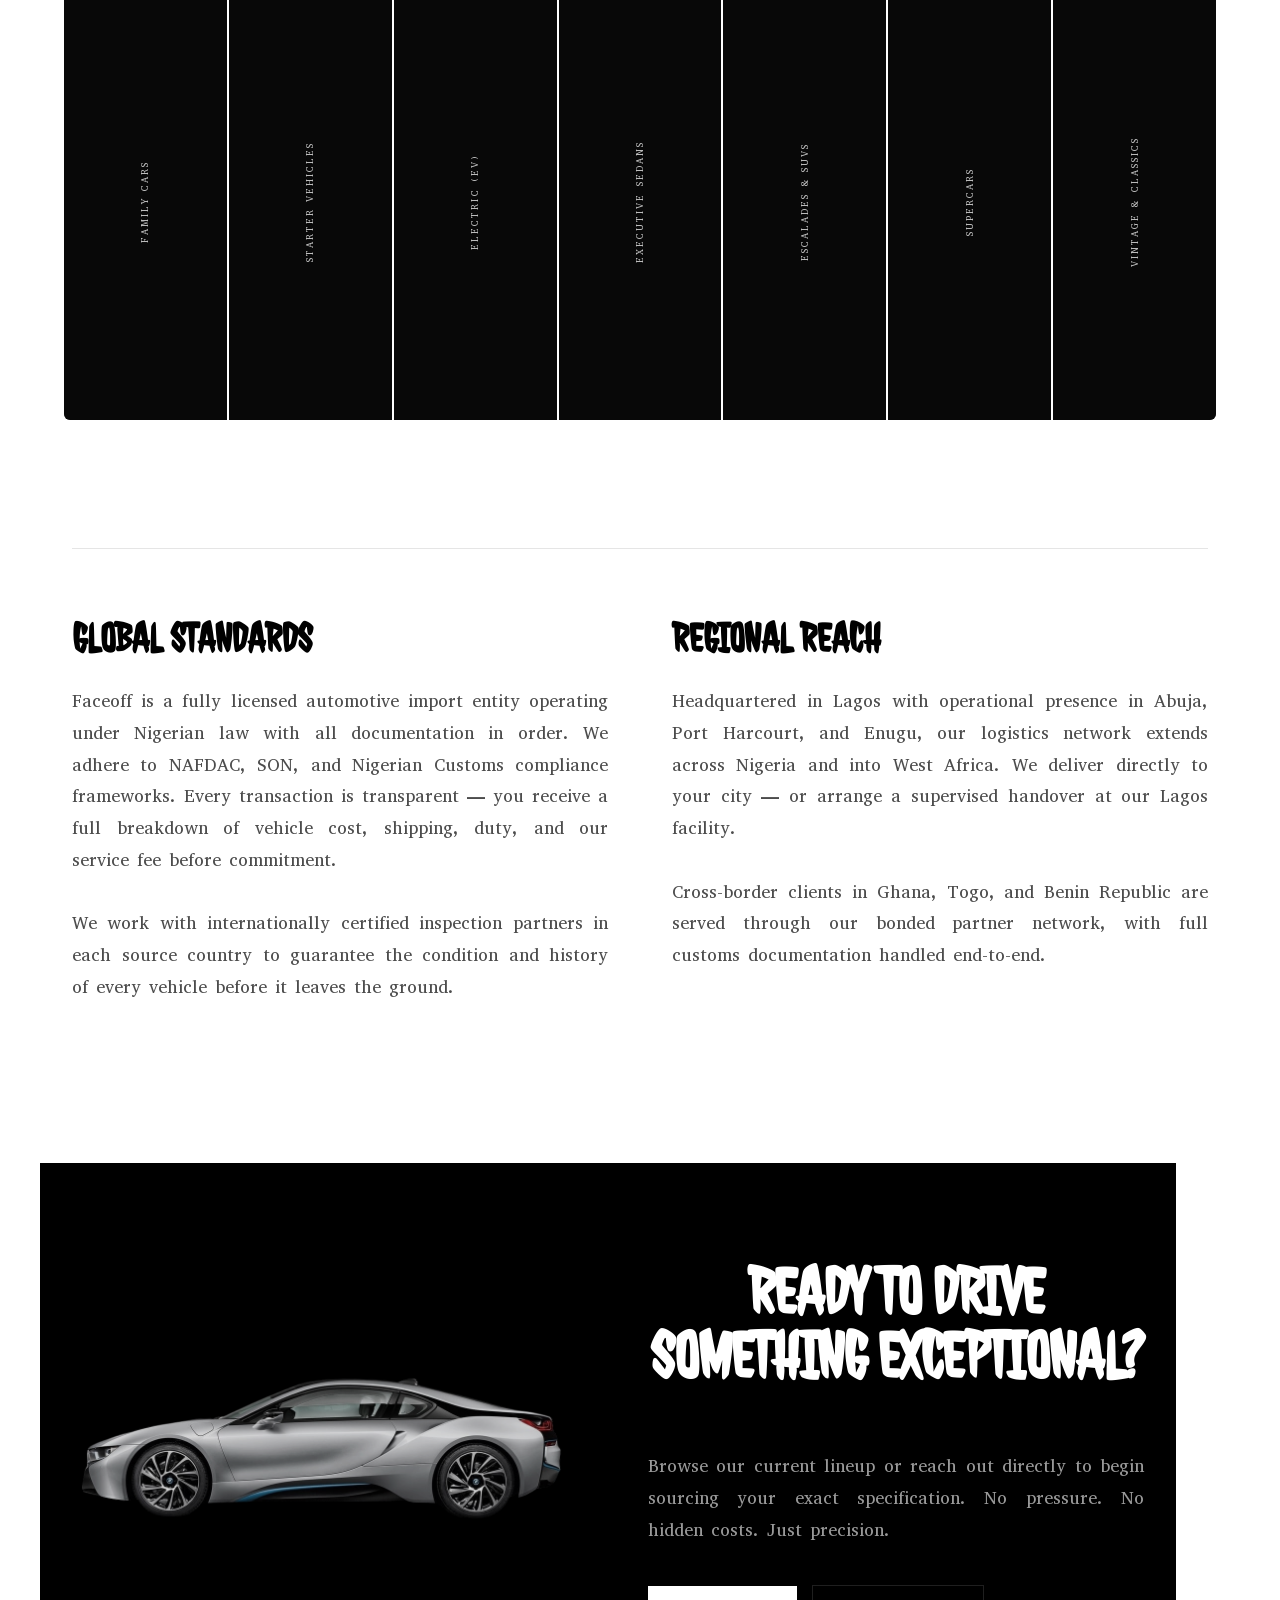
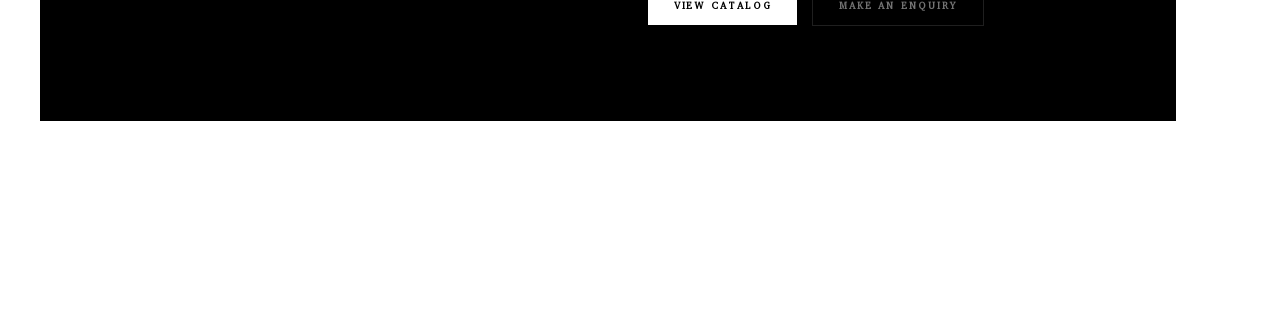
==== commit 9b6a92cb: "refactor: remove showroom link from navigation in about and contact pages" ====
--- a/about.html
+++ b/about.html
@@ -15,7 +15,6 @@
                 <li><a href="index.html">home</a></li>
                 <li><a href="about.html">about</a></li>
                 <li><a href="catalog.html">catalog</a></li>
-                <li><a href="showroom.html">showroom</a></li>
                 <li><a href="compare.html">compare</a></li>
                 <li><a href="contact.html">contact</a></li>
             </ul>
@@ -340,6 +339,7 @@
     <script src="js/pages/showroom.js"></script>
     <script src="js/pages/contact.js"></script>
     <script src="js/pages/about.js"></script>
+    <script src="js/pages/article.js"></script>
     <script src="js/router.js"></script>
 </body>
 </html>
--- a/css/index.css
+++ b/css/index.css
@@ -2756,13 +2756,11 @@
     width: 60px;
     height: 60px;
     object-fit: contain;
-    filter: grayscale(1) invert(0); /* Black logos on white bg */
     transition: all 0.3s ease;
-    opacity: 0.4;
+    opacity: 0.7;
 }
 
 .brand-fragment:hover .brand-logo-img {
-    filter: grayscale(0) invert(0);
     opacity: 1;
     transform: scale(1.1);
 }
@@ -2773,6 +2771,11 @@
     letter-spacing: 0.1em;
     text-transform: uppercase;
     font-weight: 700;
+}
+
+/* Hide label when a logo is present — text-only brands still show their name */
+.brand-fragment:has(.brand-logo-img) .brand-name {
+    display: none;
 }
 
 /* --- Contact Page Mobile Refinement --- */
@@ -2916,6 +2919,7 @@
     align-items: center;
     justify-content: center;
     gap: 0.5rem;
+    position: relative;
 }
 
 /* Spec panels flanking the car */
@@ -3009,6 +3013,35 @@
     line-height: 1.7;
     margin: 0;
 } 
+
+.sp-read-more-wrapper {
+    margin-top: 1rem;
+    padding-bottom: 2rem;
+}
+
+.sr-read-more {
+    font-family: var(--font-mono);
+    font-size: 0.55rem;
+    color: var(--theme-accent);
+    text-transform: uppercase;
+    letter-spacing: 0.1em;
+    cursor: pointer;
+    transition: opacity 0.3s;
+    text-decoration: underline;
+    text-underline-offset: 4px;
+}
+
+.sr-read-more:hover {
+    opacity: 0.7;
+}
+
+.sr-read-more--desktop {
+    display: inline-block;
+}
+
+.sr-read-more--mobile {
+    display: none !important;
+}
 
 /* Showroom CTA Adjustments */
 .showroom-price {
@@ -3071,12 +3104,59 @@
 .showroom-car {
     max-height: 52vh;
     width: 100%;
+    position: relative;
+    z-index: 11;
 }
 .showroom-car img {
     max-height: 52vh;
     width: 100%;
     object-fit: contain;
 }
+
+/* Ghost stat backdrop — bleeds behind car */
+.sr-ghost-backdrop {
+    position: absolute;
+    top: 50%;
+    left: 50%;
+    transform: translate(-50%, -50%);
+    z-index: 10;
+    width: 100%;
+    text-align: center;
+    pointer-events: none;
+    white-space: nowrap;
+    mix-blend-mode: difference;
+}
+.sr-ghost-label {
+    font-family: var(--font-nav);
+    font-size: 1.2rem;
+    letter-spacing: 0.22em;
+    text-transform: uppercase;
+    color: rgba(255,255,255,0.3);
+    display: block;
+    text-align: left;
+    padding-left: 20vw;
+    line-height: 1;
+    margin-bottom: -1rem;
+    opacity: 0;
+    transition: opacity 0.7s ease;
+}
+.sr-ghost-num {
+    font-family: var(--font-display);
+    font-size: 110vh;
+    color: rgba(255,255,255,0.08);
+    line-height: 0.9;
+    letter-spacing: -0.02em;
+    display: block;
+    text-align: center;
+    opacity: 0;
+    transition: opacity 0.4s ease;
+}
+.sr-ghost-int { font-size: 1em; }
+.sr-ghost-dec { font-size: 1em; vertical-align: 0; letter-spacing: 0; }
+.sr-ghost-suffix { font-size: 0.45em; vertical-align: 0.12em; letter-spacing: 0; }
+
+/* Hide mobile stat chips on desktop */
+.sr-stat-chip { display: none; }
 
 /* CTA row — fixed at bottom centre, same level as notes + music player */
 .showroom-cta {
@@ -3112,6 +3192,16 @@
 
 /* ── Identity block ── */
 .showroom-identity { text-align: center; line-height: 1; }
+
+.sr-trim-label {
+    display: block;
+    font-family: var(--font-nav);
+    font-size: 0.5rem;
+    letter-spacing: 0.28em;
+    text-transform: uppercase;
+    color: rgba(212, 175, 55, 0.7);
+    margin-top: 0.15rem;
+}
 
 .showroom-brand-logo {
     display: block;
@@ -3977,10 +4067,11 @@
         width: 100%;
         text-align: center;
     }
-    /* Explosion — same height as desktop so bloom plays at identical rhythm */
-    .explosion-section       { height: 320vh; }
+    /* Taller on mobile so elliptical bloom has room to stagger across full height */
+    .explosion-section       { height: 420vh; }
     .explosion-core          { width: 80px; height: 80px; }
-    .brand-fragment          { font-size: 0.52rem; letter-spacing: 0.08em; }
+    .brand-fragment          { font-size: 0.5rem; letter-spacing: 0.06em; gap: 0; }
+    .brand-logo-img          { width: 34px; height: 34px; opacity: 0.9; }
 
     /* ── CATALOG ──────────────────────────────────────────────── */
     .catalog-container       { padding: 4.5rem 1.25rem 3rem; }
@@ -4244,7 +4335,7 @@
         position: fixed;
         inset: 0;
         display: flex;
-        align-items: center;
+        align-items: flex-start;
         justify-content: center;
     }
     .showroom-layout {
@@ -4252,111 +4343,423 @@
         width: 100%;
         height: 100dvh;
         display: flex;
-        align-items: center;
+        align-items: flex-start;
         justify-content: center;
         padding: 0;
         gap: 0;
     }
-    /* Hide static spec panels — replaced by floating modals */
+    /* Hide static spec panels — content lives in the bottom sheet */
     .spec-panel              { display: none !important; }
-    /* Centre: car image + name + price + CTAs */
+    /* Upper zone: car anchors top, identity + CTAs sink to bottom */
     .showroom-center {
         display: flex;
         flex-direction: column;
         align-items: center;
         text-align: center;
-        gap: 0.4rem;
-        z-index: 1;
-    }
-    .showroom-car            { width: 82vw; max-width: 320px; }
-    .showroom-title          { font-size: clamp(1.4rem, 5.5vw, 2rem) !important; }
-    .showroom-price          { font-size: 0.85rem !important; opacity: 0.6; margin-bottom: 0.2rem; }
+        gap: 0.35rem;
+        overflow: hidden;
+        max-height: none;
+        width: 100%;
+        height: calc(100dvh - 80px);
+        justify-content: flex-start;
+        padding: 3.2rem 1.25rem clamp(5rem, 12dvh, 8rem);
+        transition: height 0.38s cubic-bezier(0.32, 0, 0.67, 0);
+        position: relative;
+        isolation: isolate;
+    }
+    .showroom-identity { margin-top: auto; }
+    /* Car + identity float above the ghost text layer */
+    .showroom-car        { z-index: 11; margin-top: clamp(10dvh, 18dvh, 22dvh); }
+    .showroom-identity   { z-index: 2; position: relative; }
+    .showroom-meta-row   { z-index: 2; position: relative; }
+    .showroom-cta        { z-index: 2; position: relative; }
+    /* Push car up as sheet opens */
+    body.sr-sheet-half .showroom-center  { height: 56dvh; padding-top: 2.5rem; }
+    body.sr-sheet-full .showroom-center  { height: 24dvh; padding-top: 2rem; }
+    .showroom-car            { width: 92vw; max-width: 380px; max-height: 46vw; }
+    .showroom-car img        { max-height: 46vw; }
+    /* Ghost stat backdrop — sits in .showroom-center, bleeds behind car */
+    .sr-ghost-backdrop {
+        position: absolute;
+        top: 22%;
+        left: 50%;
+        transform: translateX(-50%);
+        z-index: 10;
+        width: 100%;
+        text-align: center;
+        pointer-events: none;
+        white-space: nowrap;
+        mix-blend-mode: difference;
+    }
+    .sr-ghost-label {
+        font-family: var(--font-nav);
+        font-size: 5vw;
+        letter-spacing: 0.22em;
+        text-transform: uppercase;
+        color: rgba(255,255,255,0.3);
+        display: block;
+        text-align: left;
+        padding-left: 6vw;
+        line-height: 1;
+        margin-bottom: 0.5em;
+        opacity: 0;
+        transition: opacity 0.7s ease;
+    }
+    .sr-ghost-num {
+        font-family: var(--font-display);
+        font-size: clamp(60vw, 75vw, 85vw);
+        color: rgba(255,255,255,0.08);
+        line-height: 0.9;
+        letter-spacing: -0.02em;
+        display: block;
+        text-align: center;
+        opacity: 0;
+        transition: opacity 0.4s ease;
+    }
+    .sr-ghost-int { font-size: 1em; }
+    .sr-ghost-dec { font-size: 1em; vertical-align: 0; letter-spacing: 0; }
+    .sr-ghost-suffix { font-size: 0.45em; vertical-align: 0.12em; letter-spacing: 0; }
+    /* Floating performance chips */
+    .sr-stat-chip {
+        position: absolute;
+        top: 48%;
+        transform: translateY(-50%);
+        z-index: 2;
+        display: flex;
+        flex-direction: column;
+        align-items: center;
+        gap: 0.1rem;
+        opacity: 0;
+        transition: opacity 0.6s ease;
+        pointer-events: none;
+    }
+    .sr-stat-chip--left  { left: 0.4rem; }
+    .sr-stat-chip--right { right: 0.4rem; }
+    .sr-stat-chip.visible { opacity: 1; }
+    .sr-chip-label {
+        font-family: var(--font-nav);
+        font-size: 0.3rem;
+        letter-spacing: 0.2em;
+        text-transform: uppercase;
+        color: rgba(255,255,255,0.28);
+    }
+    .sr-chip-val {
+        font-family: var(--font-nav);
+        font-size: 0.54rem;
+        font-weight: 700;
+        color: rgba(255,255,255,0.65);
+    }
+    .showroom-brand-logo     {
+        position: absolute;
+        top: 22dvh;
+        left: 50%;
+        transform: translateX(-50%);
+        width: 28px;
+        height: 28px;
+        opacity: 0.45;
+        z-index: 12;
+        margin: 0;
+    }
+    .showroom-title          { font-size: clamp(1.3rem, 5vw, 1.8rem) !important; margin-top: 0.1rem; }
+    .showroom-price          { font-size: 0.82rem !important; opacity: 0.65; margin-bottom: 0; }
+    .showroom-meta-row       { gap: 0.4rem; margin-top: 0.1rem; }
+    .sr-badge                { font-size: 0.48rem; padding: 0.22rem 0.5rem; }
+    /* CTAs — stacked full-width */
     .showroom-cta {
         position: static;
         transform: none;
-        flex-direction: row;
-        gap: 0.4rem;
+        flex-direction: column;
+        gap: 0.45rem;
         width: 100%;
-        max-width: 320px;
-        margin-top: 0.2rem;
+        max-width: 340px;
+        margin-top: 0.5rem;
         align-items: stretch;
     }
-    .cta-btn { flex: 1; text-align: center; padding: 0.55rem 0.4rem; font-size: 0.5rem !important; letter-spacing: 0.06em; white-space: nowrap; }
-    .showroom-cta .sr-save { flex: 0 0 38px !important; width: 38px !important; max-width: none !important; padding: 0 !important; margin: 0 !important; display: flex !important; align-items: center; justify-content: center; }
-    /* Phase 4 elements — mobile overrides */
-    .showroom-center         { overflow-y: visible; max-height: none; }
-    /* Compact badge in meta row */
-    .showroom-meta-row       { gap: 0.4rem; margin-top: 0.15rem; }
-    .sr-badge                { font-size: 0.38rem; padding: 0.2rem 0.4rem; }
-    /* Multi-drum — mobile: back to normal flow */
-    .sr-unit-selector        { width: 100%; max-width: 320px; }
-    .drum-col-label          { font-size: 0.26rem; letter-spacing: 0.16em; padding: 0.22rem 0 0.16rem; }
-    .drum-item               { font-size: 0.5rem; }
-    /* Hide gallery strip on mobile — swipe handles it */
+    .cta-btn {
+        flex: none;
+        width: 100%;
+        text-align: center;
+        padding: 0.78rem 1rem;
+        font-size: 0.6rem !important;
+        letter-spacing: 0.1em;
+        white-space: nowrap;
+    }
+    .showroom-cta .sr-save {
+        position: fixed;
+        top: 3.6rem;
+        right: 1rem;
+        z-index: 30;
+        width: 40px !important;
+        height: 40px !important;
+        flex: none !important;
+        padding: 0 !important;
+        margin: 0 !important;
+        display: flex !important;
+        align-items: center;
+        justify-content: center;
+        background: rgba(10,10,10,0.7);
+        backdrop-filter: blur(12px);
+        -webkit-backdrop-filter: blur(12px);
+        border: 1px solid rgba(255,255,255,0.14);
+        border-radius: 8px;
+    }
+    body.sr-sheet-full .showroom-cta .sr-save {
+        opacity: 0 !important;
+        pointer-events: none !important;
+    }
+    
+    .sr-read-more--desktop {
+        display: none !important;
+    }
+    
+    .showroom-cta .sr-read-more--mobile {
+        display: flex !important;
+        position: fixed;
+        top: 3.6rem;
+        right: calc(1.8rem + 40px);
+        z-index: 30;
+        height: 40px;
+        align-items: center;
+        background: rgba(10,10,10,0.7);
+        backdrop-filter: blur(12px);
+        -webkit-backdrop-filter: blur(12px);
+        border: 1px solid rgba(255,255,255,0.14);
+        border-radius: 8px;
+        padding: 0 0.9rem;
+        text-decoration: none;
+        color: #fff;
+        font-family: var(--font-nav);
+        font-size: 0.55rem;
+        letter-spacing: 0.08em;
+    }
+
+    body.sr-sheet-full .showroom-cta .sr-read-more--mobile {
+        opacity: 0 !important;
+        pointer-events: none !important;
+    }
+    
+    /* Gallery dots */
     .showroom-gallery        { display: none !important; }
-    /* Hide LACVIS + notes — shown in cycling modals */
+    .sr-gallery-dots {
+        display: flex;
+        gap: 5px;
+        justify-content: center;
+        margin-top: 0.3rem;
+    }
+    .sr-gallery-dot {
+        width: 5px;
+        height: 5px;
+        border-radius: 50%;
+        background: rgba(255,255,255,0.22);
+        transition: background 0.2s ease, transform 0.2s ease;
+    }
+    .sr-gallery-dot.active   { background: #fff; transform: scale(1.3); }
+    /* Hide in upper zone — live in the sheet */
     .sr-lacvis               { display: none !important; }
     .sr-notes                { display: none !important; }
-    /* Floating spec modals */
-    .sr-modal {
+    .sr-unit-selector        { display: none !important; }
+    .sr-variant-selector     { display: none !important; }
+
+    /* ── BOTTOM SHEET ────────────────────────────────────────── */
+    .sr-sheet {
         position: fixed;
-        left: 1rem;
-        right: 1rem;
-        background: rgba(8, 8, 8, 0.84);
-        backdrop-filter: blur(18px);
-        -webkit-backdrop-filter: blur(18px);
-        border: 1px solid rgba(255,255,255,0.07);
-        border-radius: 14px;
-        padding: 0.85rem 1rem 0.9rem;
-        opacity: 0;
-        transform: translateY(6px);
-        transition: opacity 0.35s ease, transform 0.35s ease;
-        pointer-events: none;
-        z-index: 20;
-    }
-    .sr-modal--visible {
-        opacity: 1;
-        transform: translateY(0);
-        pointer-events: auto;
-    }
-    .sr-modal--top           { top: auto; bottom: 10.5rem; }
-    .sr-modal--bot           { bottom: 5rem; }
-    .sr-modal-label {
-        font-family: var(--font-nav, sans-serif);
-        font-size: 0.4rem;
-        letter-spacing: 0.28em;
+        bottom: 0;
+        left: 0;
+        right: 0;
+        background: rgba(9, 9, 9, 0.97);
+        backdrop-filter: blur(24px);
+        -webkit-backdrop-filter: blur(24px);
+        border-top: 1px solid rgba(255,255,255,0.08);
+        border-radius: 18px 18px 0 0;
+        z-index: 25;
+        display: flex;
+        flex-direction: column;
+        height: 88dvh;
+        transform: translateY(calc(100% - 32px));
+        transition: transform 0.38s cubic-bezier(0.32, 0, 0.67, 0);
+        will-change: transform;
+        overflow: hidden;
+    }
+    .sr-sheet--half          { transform: translateY(38dvh); }
+    .sr-sheet--full          { transform: translateY(12dvh); }
+    .sr-sheet--dragging      { transition: none !important; }
+    .sr-sheet-handle {
+        flex-shrink: 0;
+        display: flex;
+        align-items: center;
+        justify-content: center;
+        padding: 0.6rem 0 0.35rem;
+        cursor: grab;
+        touch-action: none;
+        user-select: none;
+        -webkit-user-select: none;
+    }
+    .sr-sheet-handle::before {
+        content: '';
+        width: 36px;
+        height: 4px;
+        border-radius: 2px;
+        background: rgba(255,255,255,0.18);
+    }
+    .sr-sheet-tabs {
+        flex-shrink: 0;
+        display: flex;
+        border-bottom: 1px solid rgba(255,255,255,0.07);
+        padding: 0 1.25rem;
+    }
+    .sr-sheet-tab {
+        font-family: var(--font-nav);
+        font-size: 0.48rem;
+        letter-spacing: 0.18em;
         text-transform: uppercase;
-        opacity: 0.45;
-        margin-bottom: 0.55rem;
+        color: rgba(255,255,255,0.35);
+        background: none;
+        border: none;
+        border-bottom: 2px solid transparent;
+        padding: 0.5rem 0.85rem 0.45rem;
+        cursor: pointer;
+        transition: color 0.2s ease, border-color 0.2s ease;
+        margin-bottom: -1px;
+        white-space: nowrap;
+    }
+    .sr-sheet-tab.active     { color: #fff; border-bottom-color: #fff; }
+    .sr-sheet-content {
+        flex: 1;
+        min-height: 0;
+        overflow-y: auto;
+        -webkit-overflow-scrolling: touch;
+        overscroll-behavior: contain;
+        scrollbar-width: none;
+        padding: 1rem 1.25rem 2.5rem;
+    }
+    /* Constrain content to the VISIBLE portion so overflow-y:auto actually scrolls */
+    body.sr-sheet-half .sr-sheet-content { max-height: calc(50dvh - 3rem); }
+    body.sr-sheet-full .sr-sheet-content { max-height: calc(76dvh - 3rem); }
+    .sr-sheet-content::-webkit-scrollbar { display: none; }
+    .sr-sheet-panel          { display: none; }
+    .sr-sheet-panel.active   { display: block; }
+    .sr-sheet-section-label {
+        font-family: var(--font-nav);
+        font-size: 0.38rem;
+        letter-spacing: 0.3em;
+        text-transform: uppercase;
+        opacity: 0.28;
+        margin: 1rem 0 0.5rem;
         color: #fff;
     }
-    .sr-modal-grid {
+    .sr-sheet-section-label:first-child { margin-top: 0; }
+    .sr-sheet-specs-grid {
         display: grid;
         grid-template-columns: 1fr 1fr;
-        gap: 0.4rem 0.75rem;
-    }
-    .sr-modal-row {
+        gap: 0.6rem 1.2rem;
+        margin-bottom: 0.5rem;
+    }
+    .sr-sheet-spec-row {
         display: flex;
         flex-direction: column;
-        gap: 0.08rem;
-    }
-    .sr-modal-key {
-        font-size: 0.44rem;
-        opacity: 0.38;
+        gap: 0.05rem;
+        border-bottom: 1px solid rgba(255,255,255,0.05);
+        padding-bottom: 0.4rem;
+    }
+    .sr-sheet-spec-row--full { grid-column: 1 / -1; }
+    .sr-sheet-spec-label {
+        font-family: var(--font-nav);
+        font-size: 0.38rem;
+        letter-spacing: 0.1em;
         text-transform: uppercase;
+        opacity: 0.32;
+        color: #fff;
+    }
+    .sr-sheet-spec-val {
+        font-family: var(--font-nav);
+        font-size: 0.6rem;
+        font-weight: 600;
+        color: rgba(255,255,255,0.88);
+        line-height: 1.35;
+    }
+    .sr-sheet-funfact {
+        font-family: var(--font-nav);
+        font-size: 0.56rem;
+        font-style: italic;
+        color: rgba(255,255,255,0.4);
+        line-height: 1.7;
+        margin: 0.6rem 0 0;
+    }
+    /* Overview hero stat blocks */
+    .sr-sheet-hero-stats {
+        display: grid;
+        grid-template-columns: repeat(3, 1fr);
+        gap: 0.35rem;
+        padding-bottom: 0.75rem;
+        border-bottom: 1px solid rgba(255,255,255,0.07);
+    }
+    .sr-sheet-hero-stat {
+        display: flex;
+        flex-direction: column;
+        align-items: center;
+        text-align: center;
+        gap: 0.18rem;
+    }
+    .sr-sheet-hero-label {
+        font-family: var(--font-nav);
+        font-size: 0.33rem;
+        letter-spacing: 0.2em;
+        text-transform: uppercase;
+        color: rgba(255,255,255,0.28);
+    }
+    .sr-sheet-hero-val {
+        font-family: var(--font-nav);
+        font-size: 0.88rem;
+        font-weight: 700;
+        color: #fff;
+        line-height: 1.1;
+    }
+    /* Fun fact as pull-quote */
+    .sr-sheet-funfact-pull {
+        margin-top: 1rem;
+        padding-left: 0.65rem;
+        border-left: 2px solid rgba(212, 175, 55, 0.45);
+    }
+    .sr-sheet-funfact-pull p {
+        font-family: var(--font-nav);
+        font-size: 0.52rem;
+        font-style: italic;
+        color: rgba(255,255,255,0.45);
+        line-height: 1.7;
+        margin: 0;
+    }
+    .sr-sheet-empty-docs {
+        font-family: var(--font-nav);
+        font-size: 0.52rem;
+        color: rgba(255,255,255,0.28);
+        text-align: center;
+        padding: 2rem 1rem;
+        letter-spacing: 0.08em;
+    }
+    .sr-sheet .sr-unit-selector,
+    .sr-sheet .sr-variant-selector {
+        display: block !important;
+        width: 100%;
+        max-width: none;
+        margin: 0 0 1rem;
+    }
+    .sr-sheet .drum-col-label { font-size: 0.42rem; }
+    .sr-sheet .drum-item      { font-size: 0.54rem; }
+    .sr-sheet .sr-lacvis,
+    .sr-sheet .sr-notes {
+        display: block !important;
+        width: 100%;
+        max-width: none;
+        margin-bottom: 1rem;
+    }
+    .sr-sheet .sr-back {
+        display: inline-block;
+        margin-bottom: 0.75rem;
+        font-size: 0.48rem;
         letter-spacing: 0.1em;
+        opacity: 0.5;
         color: #fff;
-    }
-    .sr-modal-val {
-        font-size: 0.62rem;
-        color: #fff;
-        font-weight: 500;
-    }
-    .sr-modal-funfact {
-        font-size: 0.64rem;
-        color: rgba(255,255,255,0.72);
-        line-height: 1.55;
-        font-style: italic;
+        text-decoration: none;
     }
     /* Hide atmospheric effects on mobile for performance */
     .flashlight-beam,
@@ -4738,6 +5141,20 @@
     z-index: 9999 !important;
 }
 
+/* Customize Page Overrides - Keep pills inside the 3D viewport */
+body.customize-mode .fd-trigger {
+    right: calc(320px + 1.5rem);
+}
+@media (max-width: 768px) {
+    body.customize-mode .fd-trigger {
+        right: 1.5rem;
+    }
+    body.customize-mode .fd-trigger,
+    body.customize-mode .music-player-pill {
+        bottom: calc(40vh + 1.25rem);
+    }
+}
+
 /* Page Awareness for Compare — match catalog pill style */
 body.page-compare .music-player-pill {
     bottom: 2rem;
@@ -4746,26 +5163,54 @@
 
 /* Showroom Mobile Positioning Fix */
 @media (max-width: 768px) {
+    /* ── Global mobile pill standard ─────────────────────────────── */
+    .fd-trigger {
+        height: 36px;
+        padding: 0 1rem;
+        align-items: center;
+        bottom: 1.25rem;
+    }
+    .music-player-pill {
+        position: fixed;
+        bottom: 1.25rem;
+        left: 1.25rem;
+        top: auto;
+        right: auto;
+        margin: 0;
+        max-width: 189px;
+        height: 36px;
+        padding: 0 6px;
+        align-items: center;
+        transform: none;
+        transform-origin: bottom left;
+        z-index: 2000;
+    }
+
+    /* ── Showroom: raise pills above the 32px sheet peek ───────── */
+    body.showroom-mode .fd-trigger {
+        bottom: 52px;
+    }
     body.showroom-mode .music-player-pill {
-        position: relative;
-        inset: auto;
-        bottom: auto;
-        top: auto;
-        left: auto;
-        margin: 0.8rem auto 0;
-        max-width: 189px;
-        transform: scale(0.85);
-        transform-origin: center;
-        z-index: 10;
-        opacity: 1 !important;
-        pointer-events: auto !important;
-        visibility: visible !important;
-    }
-    .music-player-pill {
-        bottom: 1rem;
-        left: 1rem;
-        transform: scale(0.9);
-        transform-origin: bottom left;
+        bottom: 52px;
+    }
+
+    /* Hide both pills when bottom sheet is open */
+    body.sr-sheet-half .music-player-pill,
+    body.sr-sheet-full .music-player-pill,
+    body.sr-sheet-half .fd-trigger,
+    body.sr-sheet-full .fd-trigger {
+        opacity: 0 !important;
+        pointer-events: none !important;
+        transform: translateY(10px) !important;
+        transition: opacity 0.25s ease, transform 0.25s ease !important;
+    }
+    /* Fade ghost + chips when sheet opens */
+    body.sr-sheet-half .sr-ghost-backdrop,
+    body.sr-sheet-full .sr-ghost-backdrop,
+    body.sr-sheet-half .sr-stat-chip,
+    body.sr-sheet-full .sr-stat-chip {
+        opacity: 0 !important;
+        transition: opacity 0.25s ease !important;
     }
 }
 
@@ -4837,11 +5282,7 @@
 }
 
 .customize-mode .nav-top {
-    flex-shrink: 0;
-    background: rgba(250, 250, 250, 0.92);
-    backdrop-filter: blur(12px);
-    -webkit-backdrop-filter: blur(12px);
-    border-bottom: 1px solid rgba(0, 0, 0, 0.07);
+    display: none;
 }
 
 .customize-mode .nav-links a {
@@ -4877,6 +5318,7 @@
     gap: 1rem;
     padding: 0.75rem 1.25rem;
     flex-shrink: 0;
+    font-family: var(--font-nav);
 }
 
 .cz-back-btn {
@@ -4911,15 +5353,66 @@
     min-height: 0;
 }
 
+/* ── 3D loader overlay ───────────────────────────────────────── */
+.cz-loader {
+    position: absolute;
+    inset: 0;
+    display: flex;
+    flex-direction: column;
+    align-items: center;
+    justify-content: center;
+    gap: 1.2rem;
+    background: #fafafa;
+    z-index: 10;
+    transition: opacity 0.7s ease;
+}
+.cz-loader.is-hidden {
+    opacity: 0;
+    pointer-events: none;
+}
+.cz-loader-svg {
+    width: min(72vw, 400px);
+    height: auto;
+    overflow: visible;
+}
+.cz-svg-bg {
+    font-family: 'Cinzel', Georgia, serif;
+    font-size: 52px;
+    font-weight: 700;
+    fill: #dcdcdc;
+    letter-spacing: 6px;
+}
+.cz-svg-fill {
+    font-family: 'Cinzel', Georgia, serif;
+    font-size: 52px;
+    font-weight: 700;
+    fill: url(#czGoldGrad);
+    letter-spacing: 6px;
+}
+.cz-loader-pct {
+    font-family: 'Cinzel', Georgia, serif;
+    font-size: 0.65rem;
+    letter-spacing: 0.28em;
+    color: #c8920c;
+    opacity: 0.7;
+}
+
 #cz-canvas {
     position: absolute;
     inset: 0;
     display: block;
     width: 100%;
     height: 100%;
+    opacity: 0;
+    transition: opacity 0.6s ease;
 }
 
 /* ── Config Panel */
+.customize-panel,
+.customize-panel * {
+    font-family: var(--font-nav);
+}
+
 .customize-panel {
     width: 320px;
     min-width: 260px;
@@ -4927,13 +5420,34 @@
     border-left: 1px solid rgba(0, 0, 0, 0.07);
     display: flex;
     flex-direction: column;
-    overflow-y: auto;
+    overflow: hidden;
 }
 
 .cz-panel-header {
-    padding: 1.4rem 1.4rem 0.75rem;
+    padding: 1.2rem 1.4rem 0.75rem;
     border-bottom: 1px solid rgba(0, 0, 0, 0.06);
-}
+    flex-shrink: 0;
+}
+.cz-panel-header-top {
+    display: flex;
+    align-items: flex-start;
+    justify-content: space-between;
+}
+.cz-panel-back-btn {
+    background: none;
+    border: 1px solid rgba(0, 0, 0, 0.12);
+    font-family: var(--font-nav);
+    font-size: 0.65rem;
+    letter-spacing: 0.06em;
+    color: #777;
+    cursor: pointer;
+    padding: 0.3rem 0.65rem;
+    border-radius: 4px;
+    transition: color 0.15s, border-color 0.15s;
+    white-space: nowrap;
+    margin-top: 0.15rem;
+}
+.cz-panel-back-btn:hover { color: #111; border-color: #555; }
 
 .cz-panel-eyebrow {
     font-size: 0.62rem;
@@ -5031,8 +5545,10 @@
     text-align: left;
     transition: all 0.15s;
 }
-.cz-rim-option:hover { border-color: #555; }
-.cz-rim-option.active { border-color: #111; background: #111; color: #fff; }
+.cz-rim-option:hover { border-color: #c8920c; }
+.cz-rim-option.active { border-color: #c8920c; background: #fdf6e8; color: #1a1a1a; }
+
+.cz-rim-name { flex: 1; }
 
 .cz-rim-swatch {
     width: 18px;
@@ -5041,7 +5557,7 @@
     flex-shrink: 0;
     border: 1px solid rgba(0, 0, 0, 0.1);
 }
-.cz-rim-option.active .cz-rim-swatch { border-color: rgba(255, 255, 255, 0.25); }
+.cz-rim-option.active .cz-rim-swatch { border-color: rgba(200, 146, 12, 0.3); }
 
 /* Tint slider */
 .cz-tint-row {
@@ -5104,8 +5620,8 @@
     color: #333;
     transition: all 0.15s;
 }
-.cz-caliper-option:hover { border-color: #555; }
-.cz-caliper-option.active { border-color: #111; background: #111; color: #fff; }
+.cz-caliper-option:hover { border-color: #c8920c; }
+.cz-caliper-option.active { border-color: #c8920c; background: #fdf6e8; color: #1a1a1a; }
 
 .cz-caliper-swatch {
     width: 12px;
@@ -5123,9 +5639,10 @@
 
 .cz-interior-option {
     display: flex;
-    flex-direction: column;
-    align-items: flex-start;
-    padding: 0.55rem 0.8rem;
+    flex-direction: row;
+    align-items: center;
+    gap: 0.75rem;
+    padding: 0.6rem 0.8rem;
     border: 1px solid rgba(0, 0, 0, 0.1);
     border-radius: 6px;
     background: none;
@@ -5133,36 +5650,47 @@
     text-align: left;
     transition: all 0.15s;
 }
-.cz-interior-option:hover { border-color: #555; }
-.cz-interior-option.active { border-color: #111; background: #111; }
+.cz-interior-option:hover { border-color: #c8920c; }
+.cz-interior-option.active { border-color: #c8920c; background: #fdf6e8; }
+
+.cz-interior-info {
+    flex: 1;
+    display: flex;
+    flex-direction: column;
+    gap: 2px;
+}
 
 .cz-interior-title {
     font-size: 0.76rem;
     font-weight: 600;
     color: #222;
 }
-.cz-interior-option.active .cz-interior-title { color: #fff; }
+.cz-interior-option.active .cz-interior-title { color: #111; }
 
 .cz-interior-desc {
     font-size: 0.65rem;
     color: #999;
-    margin-top: 2px;
-}
-.cz-interior-option.active .cz-interior-desc { color: rgba(255, 255, 255, 0.55); }
+}
+.cz-interior-option.active .cz-interior-desc { color: #777; }
 
 /* Panel footer */
 .cz-panel-footer {
-    margin-top: auto;
-    padding: 1.1rem 1.4rem;
-    display: flex;
-    gap: 7px;
+    padding: 0.9rem 1.2rem;
+    display: flex;
+    justify-content: space-between;
+    align-items: center;
+    gap: 0.5rem;
     border-top: 1px solid rgba(0, 0, 0, 0.07);
     flex-shrink: 0;
 }
 
+.cz-footer-nav {
+    display: flex;
+    gap: 0.4rem;
+}
+
 .cz-btn {
-    flex: 1;
-    padding: 0.65rem 0.9rem;
+    padding: 0.6rem 0.9rem;
     border-radius: 6px;
     font-size: 0.76rem;
     font-weight: 600;
@@ -5171,7 +5699,10 @@
     transition: all 0.15s;
     text-decoration: none;
     display: inline-block;
-}
+    white-space: nowrap;
+}
+
+.cz-reset-btn { color: #aaa; font-size: 0.7rem; }
 
 .cz-btn--ghost {
     border: 1px solid rgba(0, 0, 0, 0.14);
@@ -5186,6 +5717,266 @@
     color: #fff;
 }
 .cz-btn--primary:hover { background: #333; border-color: #333; }
+
+/* ── Step tabs ───────────────────────────────────────────────── */
+.cz-steps {
+    display: flex;
+    border-bottom: 1px solid rgba(0, 0, 0, 0.07);
+    flex-shrink: 0;
+}
+
+.cz-step {
+    flex: 1;
+    display: flex;
+    flex-direction: column;
+    align-items: center;
+    padding: 0.7rem 0.3rem;
+    background: none;
+    border: none;
+    border-bottom: 2px solid transparent;
+    cursor: pointer;
+    gap: 0.25rem;
+    transition: border-color 0.2s;
+    margin-bottom: -1px;
+}
+
+.cz-step-num {
+    font-size: 0.62rem;
+    font-weight: 700;
+    width: 20px;
+    height: 20px;
+    border-radius: 50%;
+    background: #f0ede8;
+    color: #bbb;
+    display: flex;
+    align-items: center;
+    justify-content: center;
+    transition: background 0.2s, color 0.2s;
+}
+
+.cz-step-label {
+    font-size: 0.6rem;
+    letter-spacing: 0.07em;
+    text-transform: uppercase;
+    color: #bbb;
+    transition: color 0.2s;
+}
+
+.cz-step.active .cz-step-num { background: #c8920c; color: #fff; }
+.cz-step.active .cz-step-label { color: #333; }
+.cz-step.active { border-bottom-color: #c8920c; }
+.cz-step.completed .cz-step-num { background: #ead99a; color: #8a6020; }
+.cz-step.completed .cz-step-label { color: #888; }
+
+/* ── Step content ────────────────────────────────────────────── */
+.cz-step-content {
+    flex: 1;
+    min-height: 0;
+    overflow-y: auto;
+}
+
+/* ── Paint grid (new swatch buttons) ─────────────────────────── */
+.cz-paint-grid {
+    display: flex;
+    flex-wrap: wrap;
+    gap: 6px;
+    margin-bottom: 0.6rem;
+}
+
+.cz-swatch-btn {
+    display: flex;
+    flex-direction: column;
+    align-items: center;
+    gap: 4px;
+    background: none;
+    border: none;
+    cursor: pointer;
+    padding: 0.2rem;
+    border-radius: 6px;
+    transition: background 0.15s;
+}
+.cz-swatch-btn:hover { background: #f5f0e8; }
+
+.cz-swatch-circle {
+    width: 34px;
+    height: 34px;
+    border-radius: 50%;
+    border: 2px solid transparent;
+    box-shadow: 0 1px 3px rgba(0,0,0,0.18);
+    transition: transform 0.15s, box-shadow 0.15s;
+}
+.cz-swatch-btn.active .cz-swatch-circle {
+    box-shadow: 0 0 0 2px #fff, 0 0 0 4px #c8920c;
+    transform: scale(1.1);
+}
+
+.cz-swatch-price {
+    font-size: 0.52rem;
+    color: #c8920c;
+    letter-spacing: 0.03em;
+}
+
+.cz-paint-sel-info {
+    font-size: 0.7rem;
+    color: #666;
+    letter-spacing: 0.04em;
+    margin-bottom: 0.5rem;
+    min-height: 1em;
+}
+
+/* ── Option price label ──────────────────────────────────────── */
+.cz-option-price {
+    font-size: 0.62rem;
+    color: #bbb;
+    white-space: nowrap;
+    flex-shrink: 0;
+    letter-spacing: 0.02em;
+}
+.cz-option-price--active { color: #c8920c; }
+
+/* ── Add-on cards ────────────────────────────────────────────── */
+.cz-addons-list {
+    display: flex;
+    flex-direction: column;
+    gap: 6px;
+}
+
+.cz-addon-card {
+    display: flex;
+    align-items: flex-start;
+    gap: 0.7rem;
+    padding: 0.75rem 0.85rem;
+    border: 1px solid rgba(0, 0, 0, 0.1);
+    border-radius: 8px;
+    background: none;
+    cursor: pointer;
+    text-align: left;
+    transition: border-color 0.15s, background 0.15s;
+    width: 100%;
+}
+.cz-addon-card:hover { border-color: #c8920c; background: #fdf8f0; }
+.cz-addon-card.selected { border-color: #c8920c; background: #fdf6e8; }
+
+.cz-addon-check {
+    width: 17px;
+    height: 17px;
+    border-radius: 4px;
+    border: 2px solid #ccc;
+    flex-shrink: 0;
+    margin-top: 1px;
+    display: flex;
+    align-items: center;
+    justify-content: center;
+    font-size: 0.65rem;
+    color: transparent;
+    transition: all 0.15s;
+}
+.cz-addon-card.selected .cz-addon-check { background: #c8920c; border-color: #c8920c; color: #fff; }
+
+.cz-addon-info { flex: 1; }
+
+.cz-addon-label {
+    font-size: 0.78rem;
+    font-weight: 600;
+    color: #1a1a1a;
+    letter-spacing: 0.02em;
+    display: block;
+    margin-bottom: 2px;
+}
+
+.cz-addon-desc {
+    font-size: 0.64rem;
+    color: #888;
+    letter-spacing: 0.01em;
+    display: block;
+}
+
+.cz-addon-price {
+    font-size: 0.72rem;
+    font-weight: 600;
+    color: #c8920c;
+    white-space: nowrap;
+    flex-shrink: 0;
+    align-self: center;
+}
+
+/* ── Summary step ────────────────────────────────────────────── */
+.cz-summary { }
+
+.cz-summary-group {
+    margin-bottom: 1rem;
+}
+
+.cz-summary-section-label {
+    font-size: 0.6rem;
+    font-weight: 700;
+    letter-spacing: 0.12em;
+    text-transform: uppercase;
+    color: #bbb;
+    margin-bottom: 0.4rem;
+}
+
+.cz-summary-row {
+    display: flex;
+    justify-content: space-between;
+    align-items: baseline;
+    padding: 0.32rem 0;
+    border-bottom: 1px solid #f0ede8;
+    gap: 0.5rem;
+}
+
+.cz-summary-row-label {
+    font-size: 0.74rem;
+    color: #555;
+    flex-shrink: 0;
+}
+
+.cz-summary-row-right {
+    display: flex;
+    flex-direction: column;
+    align-items: flex-end;
+    gap: 1px;
+}
+
+.cz-summary-row-value {
+    font-size: 0.74rem;
+    font-weight: 600;
+    color: #111;
+}
+
+.cz-summary-row-price {
+    font-size: 0.65rem;
+    color: #888;
+}
+
+.cz-summary-total {
+    display: flex;
+    justify-content: space-between;
+    align-items: baseline;
+    padding: 0.65rem 0 0.4rem;
+    border-top: 2px solid #111;
+    margin-top: 0.25rem;
+}
+
+.cz-summary-total-label {
+    font-size: 0.72rem;
+    font-weight: 700;
+    letter-spacing: 0.07em;
+    text-transform: uppercase;
+    color: #111;
+}
+
+.cz-summary-total-amount {
+    font-size: 0.95rem;
+    font-weight: 700;
+    color: #111;
+}
+
+.cz-enquiry-full {
+    width: 100%;
+    margin-top: 1.2rem;
+    padding: 0.75rem;
+}
 
 /* ── Showroom: Customise CTA */
 .cta-btn--outline {
@@ -5202,7 +5993,100 @@
 
 @media (max-width: 768px) {
     .customize-layout { flex-direction: column; }
-    .customize-panel { width: 100%; min-width: unset; border-left: none; border-top: 1px solid rgba(0,0,0,0.07); max-height: 55vh; }
+    .customize-panel { width: 100%; min-width: unset; border-left: none; border-top: 1px solid rgba(0,0,0,0.07); height: 40vh; }
     .customize-viewport { min-height: 40vh; }
     .cz-hint-inline { display: none; }
 }
+
+/* ─── ARTICLE PAGE (WHITE THEME) ─── */
+body.article-page {
+    --bg-color: #ffffff;
+    --text-color: #111111;
+    --nav-color: #111111;
+    background-color: var(--bg-color);
+    color: var(--text-color);
+    overflow-y: auto;
+}
+
+body.article-page header.nav-top .nav-links a {
+    color: #111;
+}
+body.article-page header.nav-top .nav-links a:hover {
+    opacity: 0.6;
+}
+
+.article-container {
+    padding: 8rem 2rem 4rem;
+    max-width: 800px;
+    margin: 0 auto;
+}
+
+.article-header {
+    margin-bottom: 3rem;
+    text-align: center;
+}
+
+.article-eyebrow {
+    font-family: var(--font-nav);
+    font-size: 0.8rem;
+    text-transform: uppercase;
+    letter-spacing: 0.2em;
+    color: rgba(17, 17, 17, 0.5);
+    display: block;
+    margin-bottom: 1rem;
+}
+
+.article-header .editorial-header {
+    font-size: clamp(3rem, 8vw, 6rem);
+    line-height: 0.9;
+    color: #111;
+}
+
+.article-hero-image {
+    width: 100%;
+    margin-bottom: 4rem;
+}
+
+.article-hero-image img {
+    width: 100%;
+    height: auto;
+    object-fit: contain;
+    filter: drop-shadow(0 20px 40px rgba(0,0,0,0.1));
+}
+
+.article-body {
+    color: rgba(17, 17, 17, 0.8);
+    font-size: 1.1rem;
+    max-width: 65ch;
+    margin: 0 auto;
+    line-height: 1.8;
+}
+
+.article-body h3 {
+    font-family: var(--font-nav);
+    font-size: 1.5rem;
+    margin: 2.5rem 0 1rem;
+    color: #111;
+}
+
+.article-footer {
+    margin-top: 5rem;
+    text-align: center;
+    border-top: 1px solid rgba(17,17,17,0.1);
+    padding-top: 3rem;
+    padding-bottom: 3rem;
+}
+
+.article-link-cta {
+    font-family: var(--font-mono);
+    font-size: 0.8rem;
+    text-transform: uppercase;
+    letter-spacing: 0.1em;
+    color: #111;
+    text-decoration: none;
+    transition: opacity 0.3s;
+}
+
+.article-link-cta:hover {
+    opacity: 0.5;
+}
